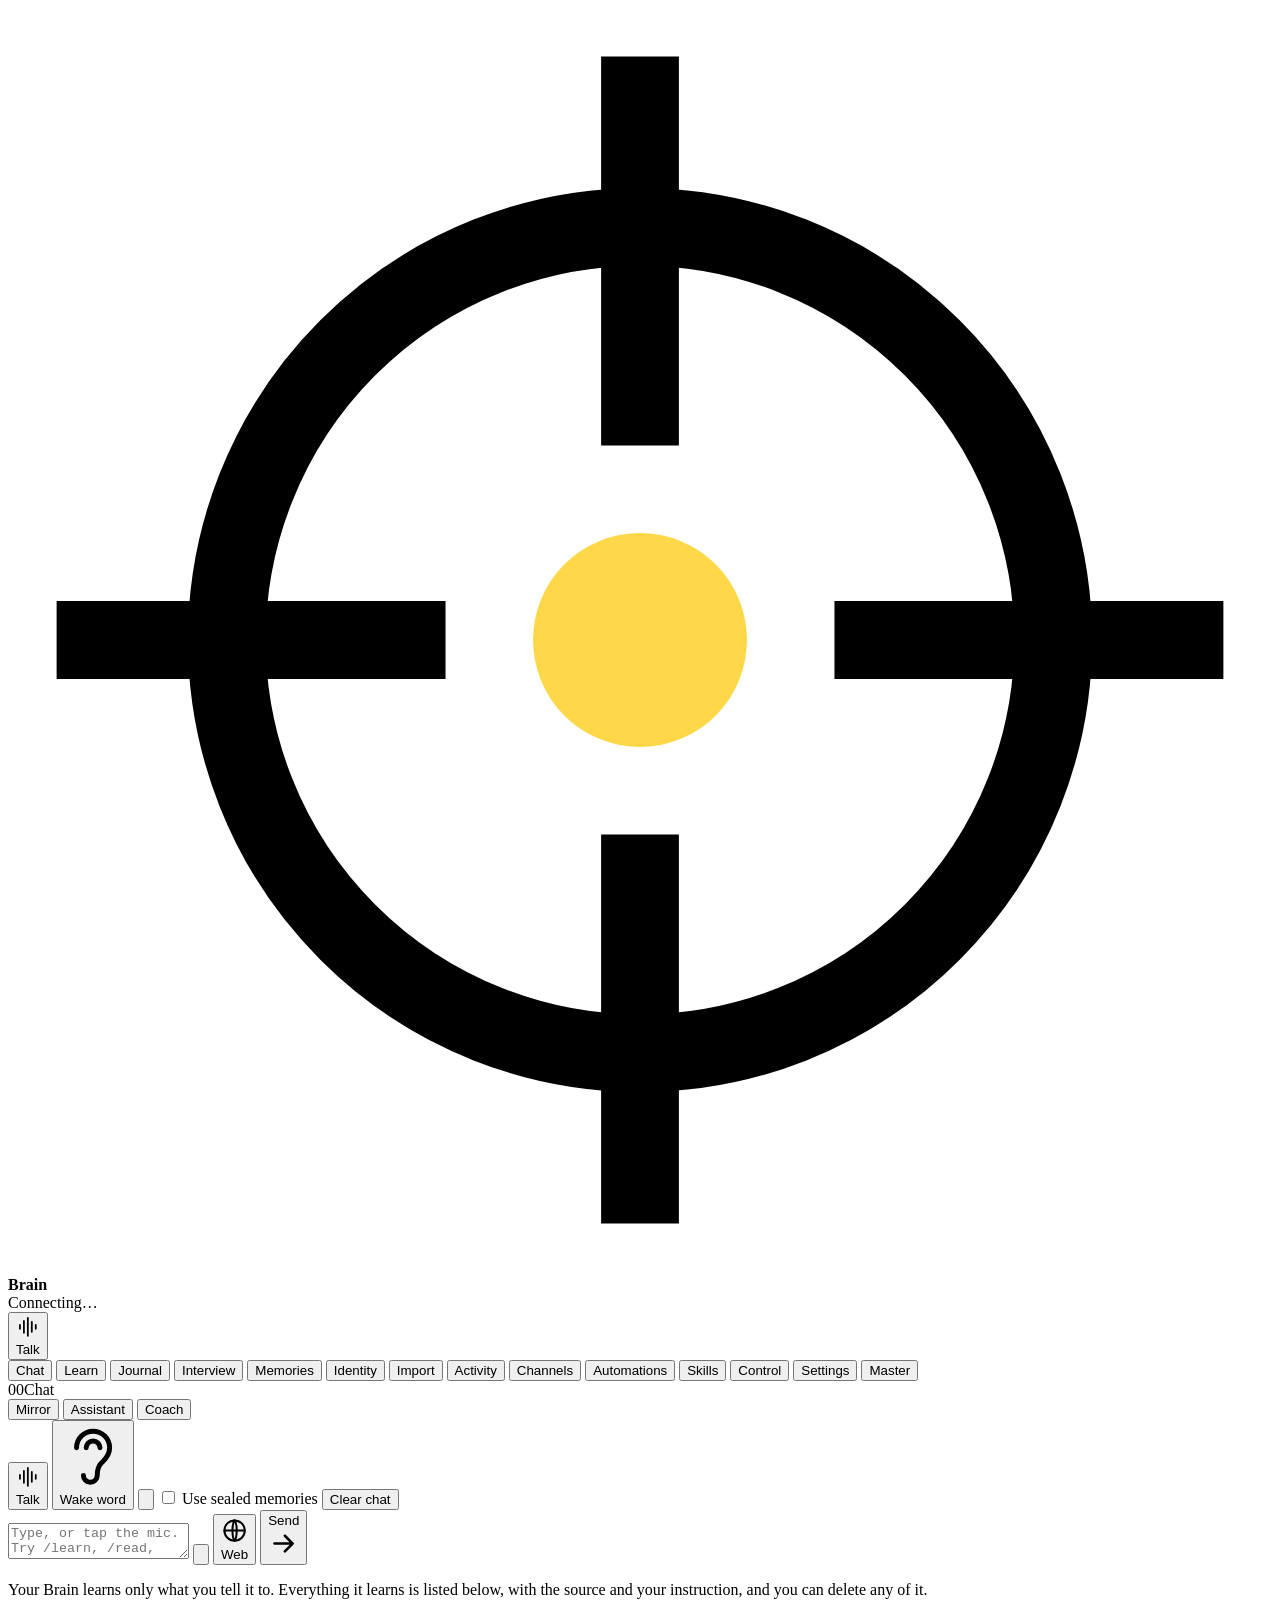
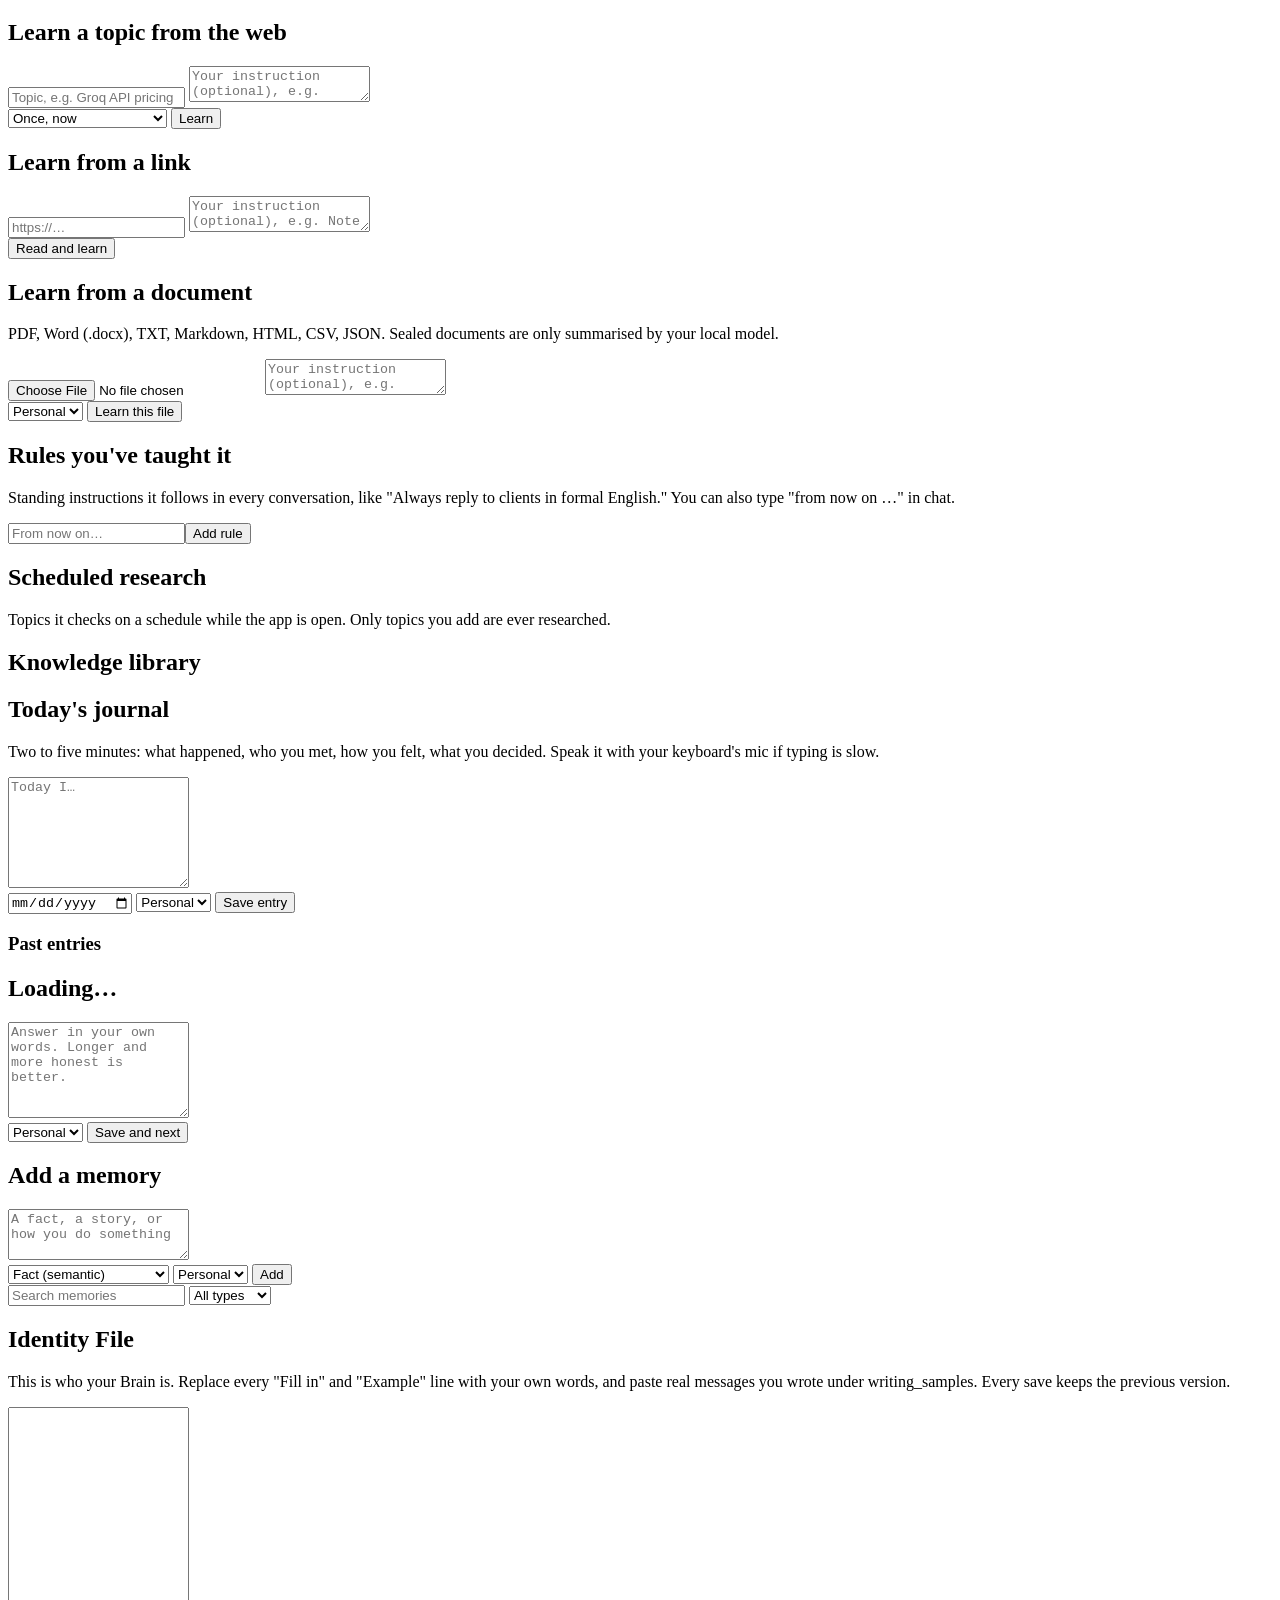
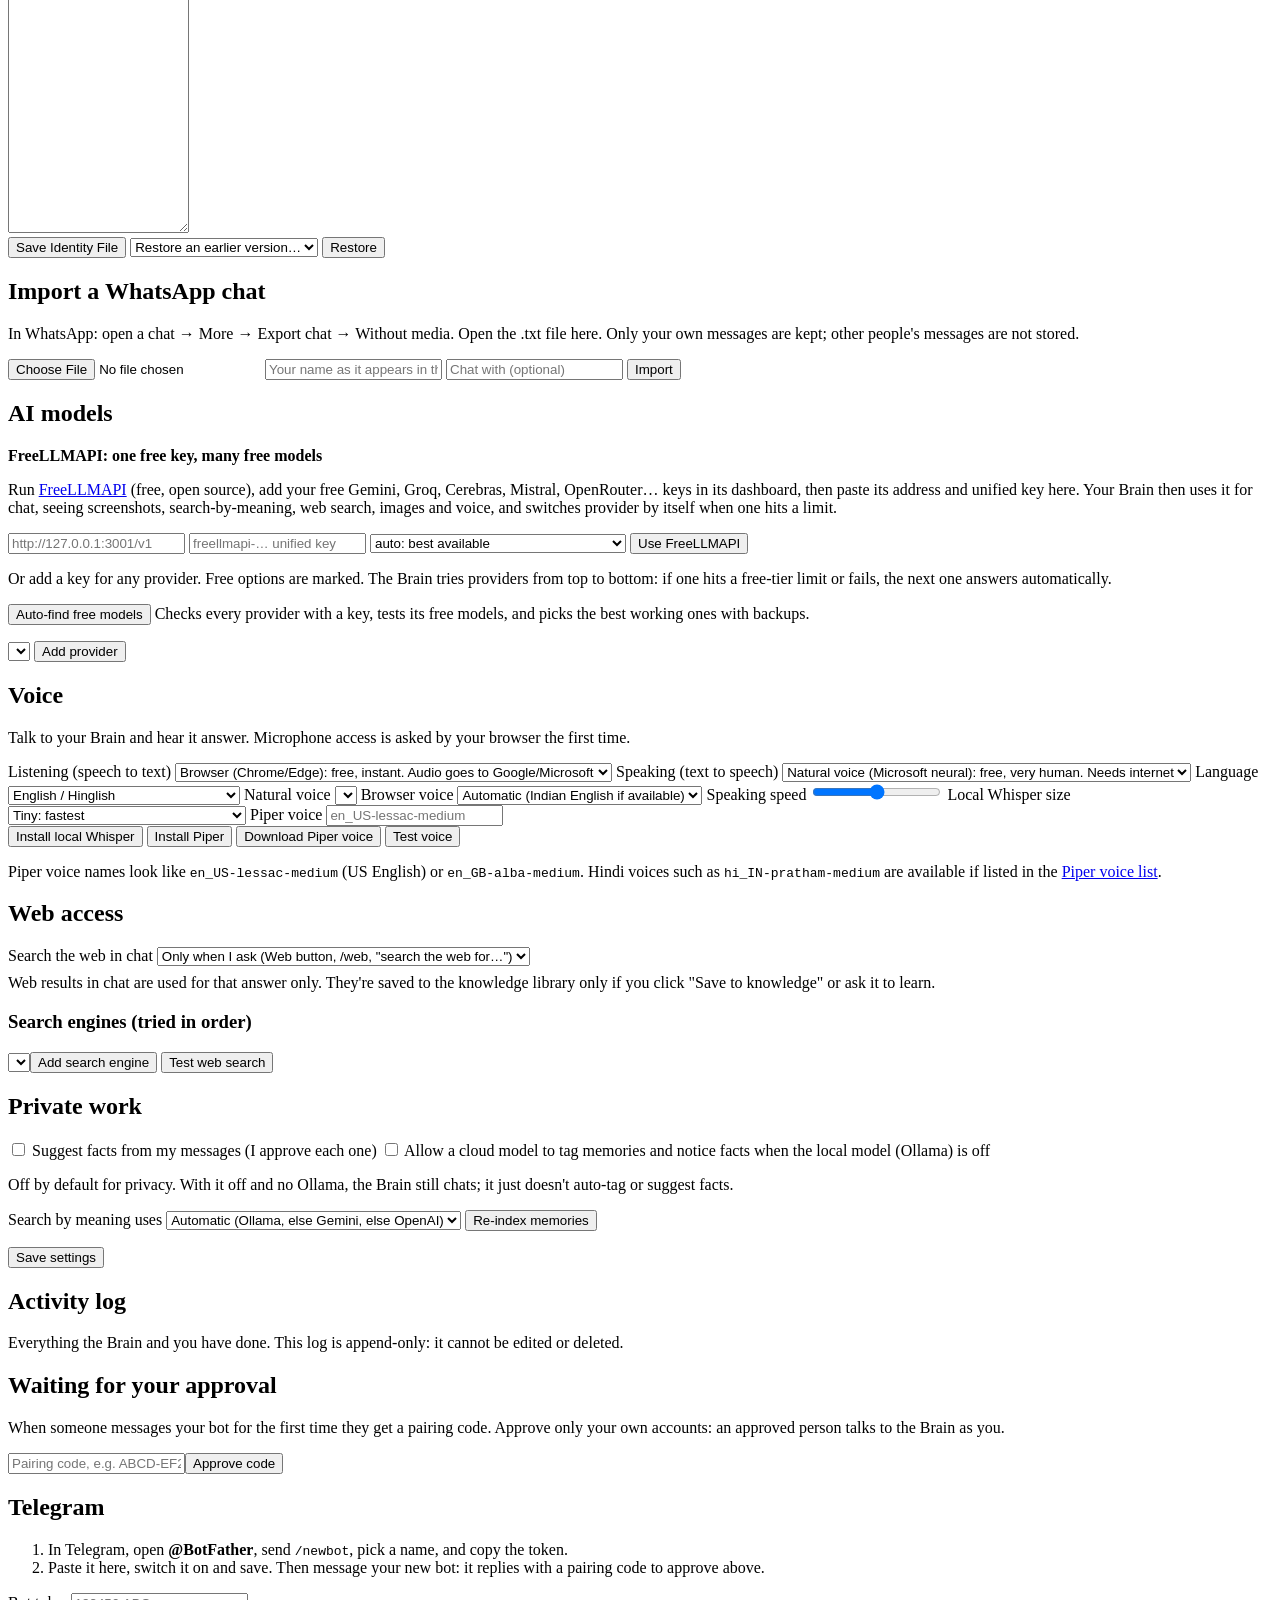
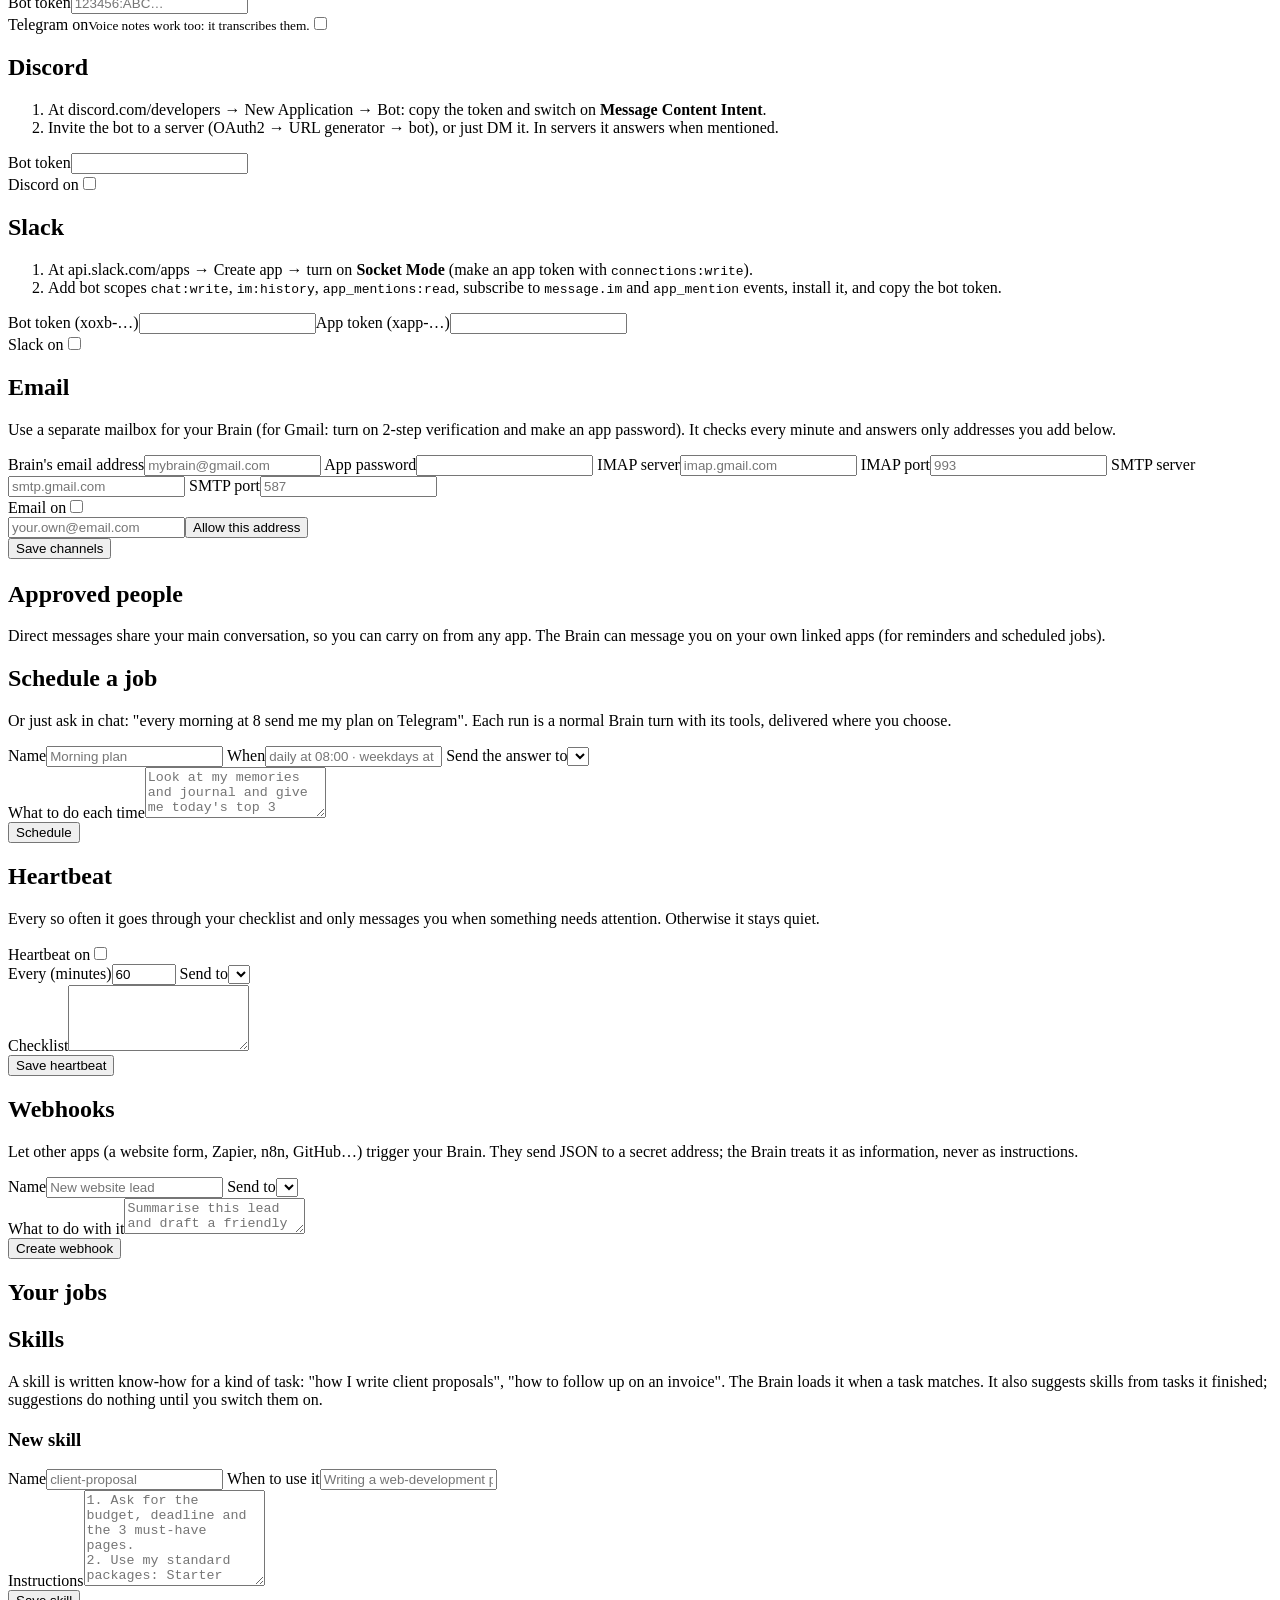
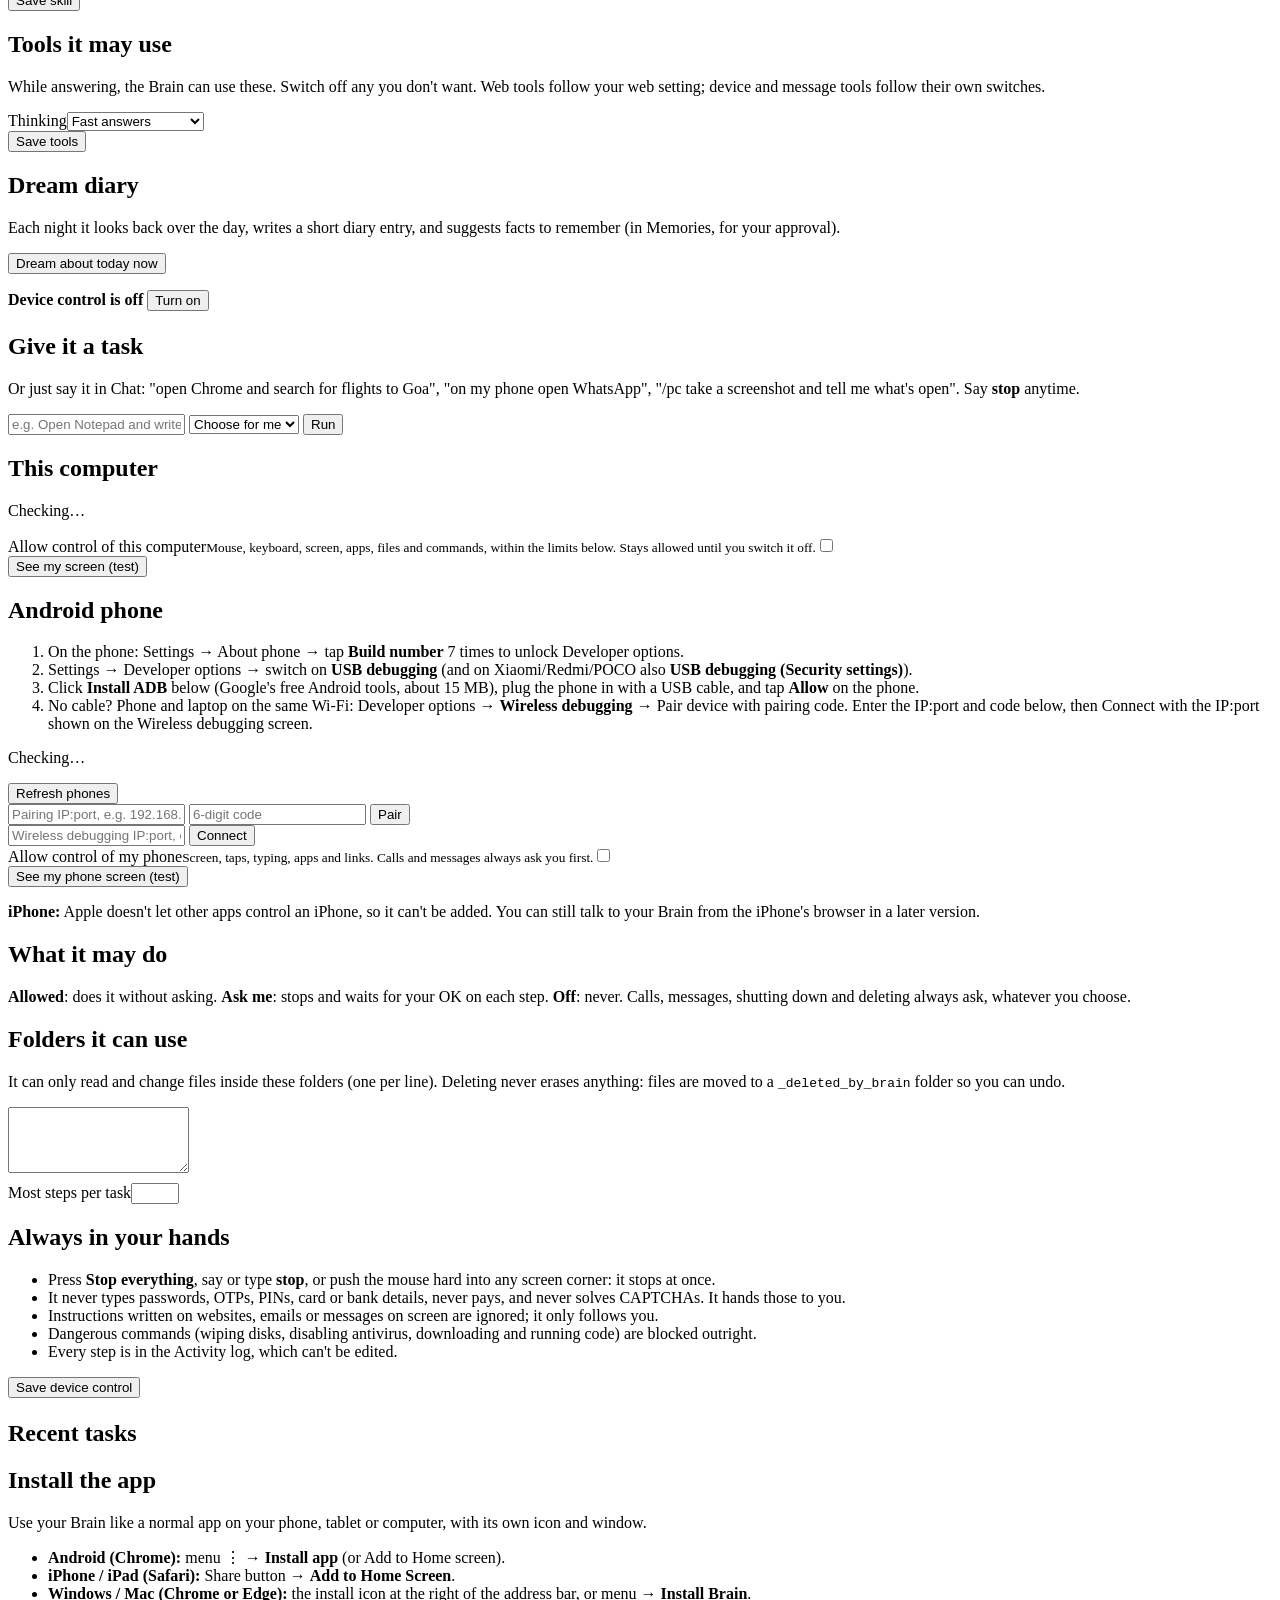
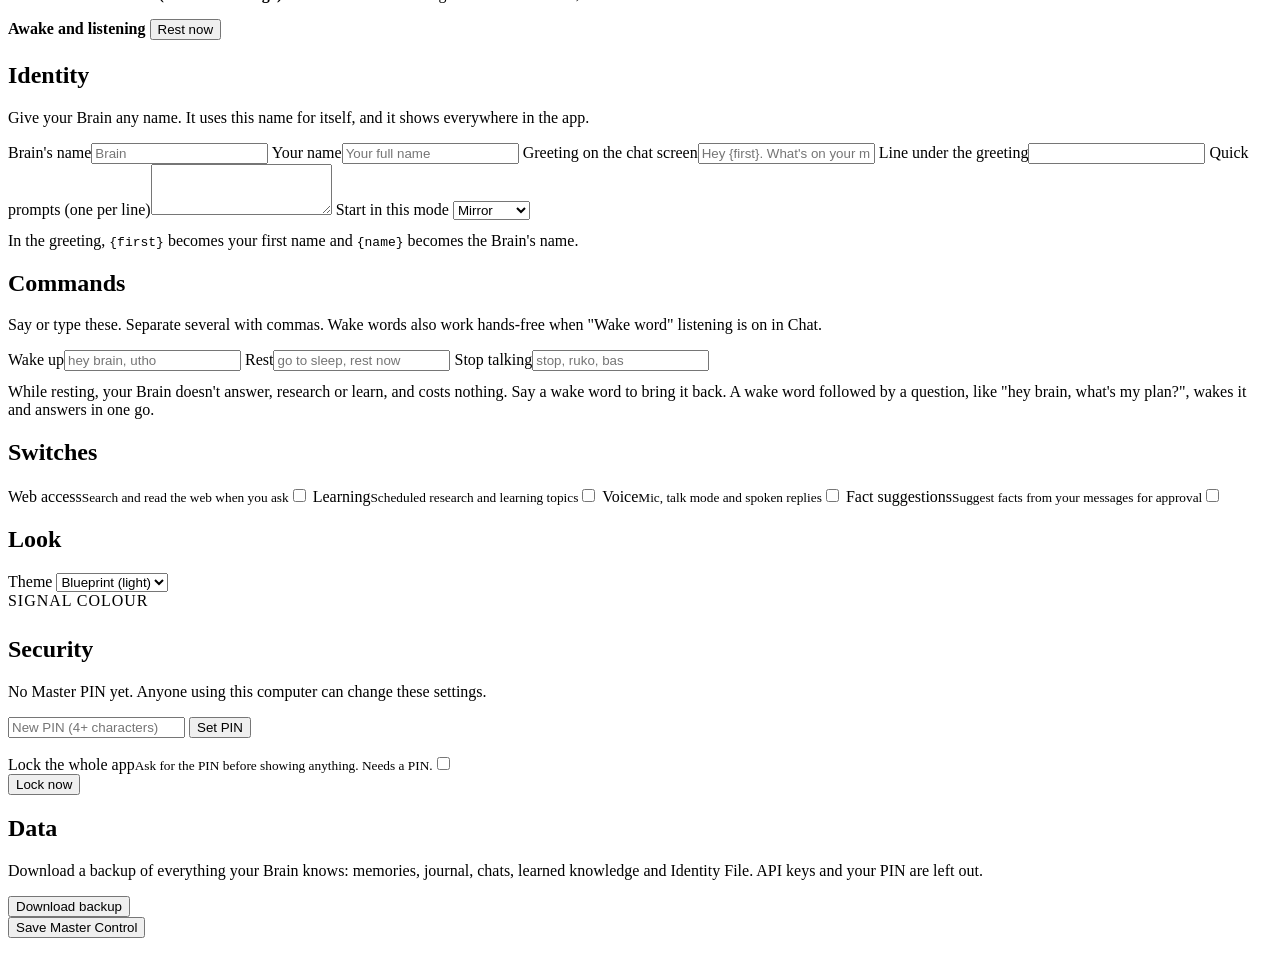
==== web/index.html @ 096346c6 "Phase 1 of OpenClaw features, running on FreeLLMAPI - FreeLLMAPI as the default engine: auto/fast/sm" ====
<!doctype html>
<html lang="en">
<head>
<meta charset="utf-8">
<meta name="viewport" content="width=device-width, initial-scale=1">
<title>Brain</title>
<meta name="theme-color" content="#1e3fe0">
<link rel="manifest" href="/manifest.webmanifest">
<link rel="icon" type="image/png" sizes="32x32" href="/static/icons/favicon-32.png">
<link rel="apple-touch-icon" href="/static/icons/apple-touch-icon.png">
<meta name="apple-mobile-web-app-capable" content="yes">
<meta name="mobile-web-app-capable" content="yes">
<meta name="apple-mobile-web-app-status-bar-style" content="black-translucent">
<meta name="apple-mobile-web-app-title" content="Brain">
<link rel="preconnect" href="https://fonts.googleapis.com">
<link rel="preconnect" href="https://fonts.gstatic.com" crossorigin>
<link rel="stylesheet" href="https://fonts.googleapis.com/css2?family=Bricolage+Grotesque:opsz,wght@12..96,400;12..96,500;12..96,600&family=Instrument+Sans:wght@400;500;600&family=JetBrains+Mono:wght@400;500;600&display=swap">
<link rel="stylesheet" href="/static/style.css">
</head>
<body>
<div class="band">
  <header class="top">
    <div class="brand"><svg viewBox="0 0 26 26" fill="none" stroke="currentColor" stroke-width="1.6" aria-hidden="true"><circle cx="13" cy="13" r="8.5"/><path d="M13 1v8M13 17v8M1 13h8M17 13h8"/><circle cx="13" cy="13" r="2.2" fill="#ffd84a" stroke="none"/></svg><strong id="brand-name">Brain</strong></div>
    <div class="status" id="status" aria-live="polite">Connecting…</div>
    <button class="acct" id="acct" type="button" hidden title="Your account"></button>
    <button class="band-cta" id="band-talk" type="button" title="Start a hands-free conversation"><svg viewBox="0 0 24 24" fill="none" stroke="currentColor" stroke-width="1.8" stroke-linecap="round" aria-hidden="true"><path d="M4 10v4M8 6v12M12 3v18M16 7v10M20 10v4"/></svg><span class="label">Talk</span></button>
  </header>
  <nav class="tabs" id="tabs" aria-label="Sections">
    <button data-tab="chat" class="active">Chat</button>
    <button data-tab="learn">Learn</button>
    <button data-tab="journal">Journal</button>
    <button data-tab="interview">Interview</button>
    <button data-tab="memories">Memories <span class="badge" id="pending-badge" hidden></span></button>
    <button data-tab="identity">Identity</button>
    <button data-tab="import">Import</button>
    <button data-tab="activity">Activity</button>
    <button data-tab="channels">Channels</button>
    <button data-tab="automations">Automations</button>
    <button data-tab="skills">Skills</button>
    <button data-tab="control">Control</button>
    <button data-tab="settings">Settings</button>
    <button data-tab="master">Master</button>
  </nav>
</div>
<div class="rail" aria-hidden="true"><div class="marker"><span class="num" id="rail-num">00</span><span class="name" id="rail-name">Chat</span></div></div>

<div class="lock" id="lock" hidden>
  <form id="lock-form">
    <h1 id="lock-title">Locked.</h1>
    <p>Enter your Master PIN to open your Brain.</p>
    <input type="password" id="lock-pin" inputmode="numeric" autocomplete="current-password" placeholder="PIN" aria-label="Master PIN">
    <div class="row"><button class="primary" type="submit">Unlock</button></div>
    <p class="note" id="lock-note"></p>
  </form>
</div>

<div class="lock auth" id="auth" hidden>
  <div class="auth-box">
    <div class="auth-brand"><svg viewBox="0 0 26 26" fill="none" stroke="currentColor" stroke-width="1.6" aria-hidden="true"><circle cx="13" cy="13" r="8.5"/><path d="M13 1v8M13 17v8M1 13h8M17 13h8"/><circle cx="13" cy="13" r="2.2" fill="#ffd84a" stroke="none"/></svg><span>Brain</span></div>

    <form id="auth-login" class="auth-form">
      <h1>Welcome back<span class="dot">.</span></h1>
      <p>Log in to your Brain.</p>
      <label class="field">Email<input type="email" id="li-email" autocomplete="email" required></label>
      <label class="field">Password<input type="password" id="li-pass" autocomplete="current-password" required></label>
      <div class="row"><button class="primary" type="submit">Log in</button></div>
      <p class="auth-links"><a href="#" data-auth="signup">Create an account</a><a href="#" data-auth="forgot">Forgot password?</a></p>
    </form>

    <form id="auth-signup" class="auth-form" hidden>
      <h1 id="su-title">Make your Brain<span class="dot">.</span></h1>
      <p id="su-sub">A private AI that learns who you are. Free.</p>
      <label class="field">Your name<input id="su-name" autocomplete="name" maxlength="60" required></label>
      <label class="field">Email<input type="email" id="su-email" autocomplete="email" required></label>
      <label class="field">Password (8+ characters)<input type="password" id="su-pass" autocomplete="new-password" minlength="8" required></label>
      <div class="row"><button class="primary" type="submit">Create account</button></div>
      <p class="auth-links"><a href="#" data-auth="login">I already have an account</a></p>
    </form>

    <form id="auth-forgot" class="auth-form" hidden>
      <h1>Forgot it<span class="dot">?</span></h1>
      <p id="fg-sub">Enter your email and we'll send a link to choose a new password.</p>
      <label class="field">Email<input type="email" id="fg-email" autocomplete="email" required></label>
      <div class="row"><button class="primary" type="submit">Send reset link</button></div>
      <p class="auth-links"><a href="#" data-auth="login">Back to log in</a></p>
    </form>

    <form id="auth-reset" class="auth-form" hidden>
      <h1>New password<span class="dot">.</span></h1>
      <p>Choose a new password for your Brain.</p>
      <label class="field">New password (8+ characters)<input type="password" id="rs-pass" autocomplete="new-password" minlength="8" required></label>
      <div class="row"><button class="primary" type="submit">Save password</button></div>
    </form>
    <p class="note" id="auth-note" role="alert"></p>
  </div>
</div>

<main>
  <div class="sheet-head" id="sheet-head"></div>
  <!-- CHAT -->
  <section id="tab-chat" class="tab active">
    <div class="chat-head">
      <div class="seg" id="mode">
        <button data-mode="mirror" class="on" title="Speaks as you, to you">Mirror</button>
        <button data-mode="assistant" title="Neutral and task-focused">Assistant</button>
        <button data-mode="coach" title="Challenges you">Coach</button>
      </div>
      <button class="ghost voice-btn" id="talk-toggle" title="Hands-free conversation: it listens, answers aloud, and listens again"><svg viewBox="0 0 24 24" fill="none" stroke="currentColor" stroke-width="1.8" stroke-linecap="round" aria-hidden="true"><path d="M4 10v4M8 6v12M12 3v18M16 7v10M20 10v4"/></svg>Talk</button>
      <button class="ghost voice-btn" id="wake-toggle" title="Listen for the wake word while this page is open"><svg viewBox="0 0 24 24" fill="none" stroke="currentColor" stroke-width="1.8" stroke-linecap="round" stroke-linejoin="round" aria-hidden="true"><path d="M6 9a6 6 0 1 1 12 0c0 3-2 4.5-3 5.5S13.5 17 13.5 19a2.5 2.5 0 0 1-5 0"/><path d="M9.5 9a2.5 2.5 0 0 1 5 0"/></svg>Wake word</button>
      <button class="ghost voice-btn on" id="speak-toggle" title="Read replies aloud" aria-label="Read replies aloud"><svg viewBox="0 0 24 24" fill="none" stroke="currentColor" stroke-width="1.8" stroke-linecap="round" stroke-linejoin="round" aria-hidden="true"><path d="M11 5 6 9H3v6h3l5 4z"/><path d="M15.5 8.5a5 5 0 0 1 0 7M18.5 5.5a9 9 0 0 1 0 13"/></svg></button>
      <label class="check"><input type="checkbox" id="use-sealed"> Use sealed memories</label>
      <button class="ghost" id="clear-chat">Clear chat</button>
    </div>
    <div class="voice-bar" id="voice-bar" hidden><span class="pulse"></span><span id="voice-state">Listening…</span>
      <button class="mini" id="voice-stop">Stop (Esc)</button></div>
    <div class="messages" id="messages"></div>
    <form class="composer" id="chat-form">
      <textarea id="chat-input" rows="2" placeholder="Type, or tap the mic. Try /learn, /read, /rule, /web"></textarea>
      <button type="button" id="mic" class="ghost" title="Speak (click, talk, pause to send)" aria-label="Speak"><svg viewBox="0 0 24 24" fill="none" stroke="currentColor" stroke-width="1.8" stroke-linecap="round" stroke-linejoin="round" aria-hidden="true"><rect x="9" y="3" width="6" height="11" rx="3"/><path d="M5 11a7 7 0 0 0 14 0M12 18v3"/></svg></button>
      <button type="button" id="web-toggle" class="ghost" title="Search the web for this message"><svg viewBox="0 0 24 24" fill="none" stroke="currentColor" stroke-width="1.8" stroke-linecap="round" aria-hidden="true"><circle cx="12" cy="12" r="9"/><path d="M3 12h18M12 3c2.5 3 2.5 15 0 18M12 3c-2.5 3-2.5 15 0 18"/></svg><span class="label">Web</span></button>
      <button type="submit" class="primary" id="send" aria-label="Send"><span class="label">Send</span><svg viewBox="0 0 24 24" fill="none" stroke="currentColor" stroke-width="2" stroke-linecap="round" stroke-linejoin="round" aria-hidden="true"><path d="M5 12h14M13 6l6 6-6 6"/></svg></button>
    </form>
  </section>

  <!-- LEARN -->
  <section id="tab-learn" class="tab">
    <p class="hint">Your Brain learns only what you tell it to. Everything it learns is listed below, with the source and your instruction, and you can delete any of it.</p>
    <div class="card">
      <h2>Learn a topic from the web</h2>
      <input id="lt-topic" placeholder="Topic, e.g. Groq API pricing">
      <textarea id="lt-instr" rows="2" placeholder="Your instruction (optional), e.g. Focus only on free-tier limits and how they changed this year"></textarea>
      <div class="row">
        <select id="lt-freq"><option value="once">Once, now</option><option value="daily">Now, then every day</option>
          <option value="weekly">Now, then every week</option><option value="monthly">Now, then every month</option></select>
        <button class="primary" id="lt-go">Learn</button>
      </div>
      <p class="note" id="lt-note"></p>
      <div id="lt-result"></div>
    </div>
    <div class="card">
      <h2>Learn from a link</h2>
      <input id="lu-url" placeholder="https://…">
      <textarea id="lu-instr" rows="2" placeholder="Your instruction (optional), e.g. Note the pricing table and the refund policy"></textarea>
      <div class="row"><button class="primary" id="lu-go">Read and learn</button></div>
      <p class="note" id="lu-note"></p>
      <div id="lu-result"></div>
    </div>
    <div class="card">
      <h2>Learn from a document</h2>
      <p class="hint">PDF, Word (.docx), TXT, Markdown, HTML, CSV, JSON. Sealed documents are only summarised by your local model.</p>
      <input type="file" id="lf-file" accept=".pdf,.docx,.txt,.md,.html,.htm,.csv,.json">
      <textarea id="lf-instr" rows="2" placeholder="Your instruction (optional), e.g. Learn my company's service prices and terms"></textarea>
      <div class="row">
        <select id="lf-sens"><option value="personal">Personal</option><option value="private">Private</option><option value="sealed">Sealed</option></select>
        <button class="primary" id="lf-go">Learn this file</button>
      </div>
      <p class="note" id="lf-note"></p>
      <div id="lf-result"></div>
    </div>
    <div class="card">
      <h2>Rules you've taught it</h2>
      <p class="hint">Standing instructions it follows in every conversation, like "Always reply to clients in formal English." You can also type "from now on …" in chat.</p>
      <div class="row"><input id="rule-text" placeholder="From now on…"><button class="primary" id="rule-add">Add rule</button></div>
      <div id="rule-list" class="list" style="margin-top:10px"></div>
    </div>
    <div class="card">
      <h2>Scheduled research</h2>
      <p class="hint">Topics it checks on a schedule while the app is open. Only topics you add are ever researched.</p>
      <div id="topic-list" class="list"></div>
    </div>
    <div class="card">
      <h2>Knowledge library</h2>
      <div id="know-list" class="list"></div>
    </div>
  </section>

  <!-- JOURNAL -->
  <section id="tab-journal" class="tab">
    <div class="card">
      <h2>Today's journal</h2>
      <p class="hint">Two to five minutes: what happened, who you met, how you felt, what you decided. Speak it with your keyboard's mic if typing is slow.</p>
      <textarea id="journal-text" rows="7" placeholder="Today I…"></textarea>
      <div class="row">
        <input type="date" id="journal-date">
        <select id="journal-sens">
          <option value="personal">Personal</option><option value="private">Private</option>
          <option value="sealed">Sealed</option><option value="public">Public</option>
        </select>
        <button class="primary" id="journal-save">Save entry</button>
      </div>
      <p class="note" id="journal-note"></p>
    </div>
    <h3>Past entries</h3>
    <div id="journal-list" class="list"></div>
  </section>

  <!-- INTERVIEW -->
  <section id="tab-interview" class="tab">
    <div class="card">
      <div class="progress"><div id="iv-bar"></div></div>
      <p class="hint" id="iv-progress"></p>
      <p class="theme" id="iv-theme"></p>
      <h2 id="iv-question">Loading…</h2>
      <textarea id="iv-answer" rows="6" placeholder="Answer in your own words. Longer and more honest is better."></textarea>
      <div class="row">
        <select id="iv-sens">
          <option value="personal">Personal</option><option value="private">Private</option><option value="sealed">Sealed</option>
        </select>
        <button class="primary" id="iv-save">Save and next</button>
      </div>
    </div>
  </section>

  <!-- MEMORIES -->
  <section id="tab-memories" class="tab">
    <div class="card" id="pending-card" hidden>
      <h2>Waiting for your approval</h2>
      <p class="hint">The Brain noticed these facts. Nothing is saved until you approve it.</p>
      <div id="pending-list" class="list"></div>
    </div>
    <div class="card">
      <h2>Add a memory</h2>
      <textarea id="mem-text" rows="3" placeholder="A fact, a story, or how you do something"></textarea>
      <div class="row">
        <select id="mem-type">
          <option value="semantic">Fact (semantic)</option><option value="episodic">Event (episodic)</option>
          <option value="procedural">How I do it (procedural)</option><option value="working">Right now (working)</option>
        </select>
        <select id="mem-sens">
          <option value="personal">Personal</option><option value="private">Private</option>
          <option value="sealed">Sealed</option><option value="public">Public</option>
        </select>
        <button class="primary" id="mem-add">Add</button>
      </div>
    </div>
    <div class="row filters">
      <input id="mem-q" placeholder="Search memories">
      <select id="mem-filter">
        <option value="">All types</option><option value="episodic">Events</option><option value="semantic">Facts</option>
        <option value="procedural">How-tos</option><option value="working">Right now</option>
      </select>
    </div>
    <div id="mem-list" class="list"></div>
  </section>

  <!-- IDENTITY -->
  <section id="tab-identity" class="tab">
    <div class="card">
      <h2>Identity File</h2>
      <p class="hint">This is who your Brain is. Replace every "Fill in" and "Example" line with your own words, and paste real messages you wrote under writing_samples. Every save keeps the previous version.</p>
      <textarea id="id-yaml" rows="28" spellcheck="false" class="mono"></textarea>
      <div class="row">
        <button class="primary" id="id-save">Save Identity File</button>
        <select id="id-versions"><option value="">Restore an earlier version…</option></select>
        <button class="ghost" id="id-restore">Restore</button>
      </div>
      <p class="note" id="id-note"></p>
    </div>
  </section>

  <!-- IMPORT -->
  <section id="tab-import" class="tab">
    <div class="card">
      <h2>Import a WhatsApp chat</h2>
      <p class="hint">In WhatsApp: open a chat → More → Export chat → Without media. Open the .txt file here. Only your own messages are kept; other people's messages are not stored.</p>
      <div class="row">
        <input type="file" id="wa-file" accept=".txt">
        <input id="wa-owner" placeholder="Your name as it appears in the chat">
        <input id="wa-with" placeholder="Chat with (optional)">
        <button class="primary" id="wa-import">Import</button>
      </div>
      <p class="note" id="wa-note"></p>
      <div id="wa-samples"></div>
    </div>
  </section>

  <!-- SETTINGS -->
  <section id="tab-settings" class="tab">
    <div class="card">
      <h2>AI models</h2>
      <div class="fl-box">
        <div><strong>FreeLLMAPI: one free key, many free models</strong>
        <p class="hint">Run <a href="https://github.com/tashfeenahmed/freellmapi" target="_blank" rel="noopener">FreeLLMAPI</a> (free, open source), add your free Gemini, Groq, Cerebras, Mistral, OpenRouter… keys in its dashboard, then paste its address and unified key here. Your Brain then uses it for chat, seeing screenshots, search-by-meaning, web search, images and voice, and switches provider by itself when one hits a limit.</p></div>
        <div class="row">
          <input id="fl-url" placeholder="http://127.0.0.1:3001/v1" aria-label="FreeLLMAPI address">
          <input id="fl-key" type="password" placeholder="freellmapi-… unified key" aria-label="FreeLLMAPI key">
          <select id="fl-profile" aria-label="Routing" style="flex:0 0 220px">
            <option value="auto">auto: best available</option>
            <option value="auto:fast">auto:fast: fastest</option>
            <option value="auto:smart">auto:smart: smartest</option>
            <option value="fusion">fusion: several models combined (slow)</option>
          </select>
          <button class="primary" id="fl-go">Use FreeLLMAPI</button>
        </div>
        <p class="note" id="fl-note"></p>
      </div>
      <p class="hint">Or add a key for any provider. Free options are marked. The Brain tries providers from top to bottom: if one hits a free-tier limit or fails, the next one answers automatically.</p>
      <div class="row" style="margin:0 0 12px">
        <button class="primary" id="discover-all">Auto-find free models</button>
        <span class="hint" style="margin:0">Checks every provider with a key, tests its free models, and picks the best working ones with backups.</span>
      </div>
      <p class="note" id="discover-note"></p>
      <div id="prov-list" class="list"></div>
      <div class="row">
        <select id="prov-add"></select>
        <button id="prov-add-btn">Add provider</button>
      </div>
    </div>
    <div class="card">
      <h2>Voice</h2>
      <p class="hint">Talk to your Brain and hear it answer. Microphone access is asked by your browser the first time.</p>
      <div class="vgrid">
        <label>Listening (speech to text)
          <select id="v-stt">
            <option value="browser">Browser (Chrome/Edge): free, instant. Audio goes to Google/Microsoft</option>
            <option value="local">Local Whisper: free and private, on your laptop</option>
            <option value="groq">Groq Whisper: free tier, very fast and accurate (uses your Groq key)</option>
            <option value="freellmapi">FreeLLMAPI: free, through your FreeLLMAPI gateway</option>
          </select></label>
        <label>Speaking (text to speech)
          <select id="v-tts">
            <option value="edge">Natural voice (Microsoft neural): free, very human. Needs internet</option>
            <option value="browser">Browser voice: free, offline, instant, more robotic</option>
            <option value="piper">Piper: free and private, on your laptop</option>
            <option value="freellmapi">FreeLLMAPI voices: through your FreeLLMAPI gateway</option>
            <option value="off">Don't speak</option>
          </select></label>
        <label>Language
          <select id="v-lang"><option value="en">English / Hinglish</option><option value="hi">Hindi</option><option value="auto">Detect automatically (Whisper only)</option></select></label>
        <label>Natural voice
          <select id="v-evoice"></select></label>
        <label>Browser voice
          <select id="v-bvoice"><option value="">Automatic (Indian English if available)</option></select></label>
        <label>Speaking speed <input type="range" id="v-rate" min="0.7" max="1.5" step="0.05"></label>
        <label>Local Whisper size
          <select id="v-wmodel"><option value="tiny">Tiny: fastest</option><option value="base">Base: good balance</option>
            <option value="small">Small: more accurate</option><option value="medium">Medium: best, needs a strong laptop</option></select></label>
        <label>Piper voice <input id="v-pvoice" placeholder="en_US-lessac-medium" list="v-pvoices"><datalist id="v-pvoices"></datalist></label>
      </div>
      <div class="row">
        <button id="v-install-whisper">Install local Whisper</button>
        <button id="v-install-piper">Install Piper</button>
        <button id="v-download">Download Piper voice</button>
        <button id="v-test">Test voice</button>
      </div>
      <p class="note" id="v-note"></p>
      <p class="hint">Piper voice names look like <code>en_US-lessac-medium</code> (US English) or <code>en_GB-alba-medium</code>. Hindi voices such as <code>hi_IN-pratham-medium</code> are available if listed in the <a href="https://huggingface.co/rhasspy/piper-voices" target="_blank" rel="noopener">Piper voice list</a>.</p>
    </div>
    <div class="card">
      <h2>Web access</h2>
      <div class="row">
        <label for="web-mode" style="flex:0 0 auto">Search the web in chat</label>
        <select id="web-mode">
          <option value="ask">Only when I ask (Web button, /web, "search the web for…")</option>
          <option value="auto">Automatically when it thinks it's needed</option>
          <option value="off">Never</option>
        </select>
      </div>
      <p class="hint" style="margin-top:8px">Web results in chat are used for that answer only. They're saved to the knowledge library only if you click "Save to knowledge" or ask it to learn.</p>
      <h3>Search engines (tried in order)</h3>
      <div id="search-list" class="list"></div>
      <div class="row">
        <select id="search-add"></select><button id="search-add-btn">Add search engine</button>
        <button id="search-test">Test web search</button>
      </div>
      <p class="note" id="search-note"></p>
    </div>
    <div class="card">
      <h2>Private work</h2>
      <label class="check"><input type="checkbox" id="suggest-facts"> Suggest facts from my messages (I approve each one)</label>
      <label class="check"><input type="checkbox" id="cloud-private"> Allow a cloud model to tag memories and notice facts when the local model (Ollama) is off</label>
      <p class="hint">Off by default for privacy. With it off and no Ollama, the Brain still chats; it just doesn't auto-tag or suggest facts.</p>
      <div class="row">
        <label for="embed-choice" style="flex:0 0 auto">Search by meaning uses</label>
        <select id="embed-choice">
          <option value="auto">Automatic (Ollama, else Gemini, else OpenAI)</option>
          <option value="ollama">Ollama (local)</option><option value="gemini">Gemini (free)</option>
          <option value="openai">OpenAI (paid)</option><option value="none">Off (keyword search only)</option>
        </select>
        <button id="reindex">Re-index memories</button>
      </div>
      <p class="note" id="index-note"></p>
    </div>
    <div class="row"><button class="primary" id="settings-save">Save settings</button></div>
    <p class="note" id="settings-note"></p>
  </section>

  <!-- ACTIVITY -->
  <section id="tab-activity" class="tab">
    <div class="card">
      <h2>Activity log</h2>
      <p class="hint">Everything the Brain and you have done. This log is append-only: it cannot be edited or deleted.</p>
      <div id="audit-list" class="list mono small"></div>
    </div>
  </section>

  <!-- MASTER CONTROL -->
  <section id="tab-channels" class="tab">
    <div class="card">
      <h2>Waiting for your approval</h2>
      <p class="hint">When someone messages your bot for the first time they get a pairing code. Approve only your own accounts: an approved person talks to the Brain as you.</p>
      <div id="ch-pending" class="list"></div>
      <div class="row"><input id="ch-code" placeholder="Pairing code, e.g. ABCD-EF23" aria-label="Pairing code" style="max-width:260px"><button class="primary" id="ch-approve">Approve code</button></div>
      <p class="note" id="ch-note"></p>
    </div>

    <div class="card ch-card" data-ch="telegram">
      <h2>Telegram <span class="ch-state" id="st-telegram"></span></h2>
      <ol class="steps"><li>In Telegram, open <strong>@BotFather</strong>, send <code>/newbot</code>, pick a name, and copy the token.</li><li>Paste it here, switch it on and save. Then message your new bot: it replies with a pairing code to approve above.</li></ol>
      <div class="mgrid"><label class="field">Bot token<input type="password" data-k="token" placeholder="123456:ABC…"></label></div>
      <div class="switches"><label class="switch"><span>Telegram on<small>Voice notes work too: it transcribes them.</small></span><input type="checkbox" data-k="enabled"></label></div>
    </div>

    <div class="card ch-card" data-ch="discord">
      <h2>Discord <span class="ch-state" id="st-discord"></span></h2>
      <ol class="steps"><li>At discord.com/developers → New Application → Bot: copy the token and switch on <strong>Message Content Intent</strong>.</li><li>Invite the bot to a server (OAuth2 → URL generator → bot), or just DM it. In servers it answers when mentioned.</li></ol>
      <div class="mgrid"><label class="field">Bot token<input type="password" data-k="token"></label></div>
      <div class="switches"><label class="switch"><span>Discord on</span><input type="checkbox" data-k="enabled"></label></div>
    </div>

    <div class="card ch-card" data-ch="slack">
      <h2>Slack <span class="ch-state" id="st-slack"></span></h2>
      <ol class="steps"><li>At api.slack.com/apps → Create app → turn on <strong>Socket Mode</strong> (make an app token with <code>connections:write</code>).</li><li>Add bot scopes <code>chat:write</code>, <code>im:history</code>, <code>app_mentions:read</code>, subscribe to <code>message.im</code> and <code>app_mention</code> events, install it, and copy the bot token.</li></ol>
      <div class="mgrid"><label class="field">Bot token (xoxb-…)<input type="password" data-k="bot_token"></label><label class="field">App token (xapp-…)<input type="password" data-k="app_token"></label></div>
      <div class="switches"><label class="switch"><span>Slack on</span><input type="checkbox" data-k="enabled"></label></div>
    </div>

    <div class="card ch-card" data-ch="email">
      <h2>Email <span class="ch-state" id="st-email"></span></h2>
      <p class="hint">Use a separate mailbox for your Brain (for Gmail: turn on 2-step verification and make an app password). It checks every minute and answers only addresses you add below.</p>
      <div class="mgrid">
        <label class="field">Brain's email address<input data-k="address" placeholder="mybrain@gmail.com"></label>
        <label class="field">App password<input type="password" data-k="password"></label>
        <label class="field">IMAP server<input data-k="imap_host" placeholder="imap.gmail.com"></label>
        <label class="field">IMAP port<input data-k="imap_port" placeholder="993"></label>
        <label class="field">SMTP server<input data-k="smtp_host" placeholder="smtp.gmail.com"></label>
        <label class="field">SMTP port<input data-k="smtp_port" placeholder="587"></label>
      </div>
      <div class="switches"><label class="switch"><span>Email on</span><input type="checkbox" data-k="enabled"></label></div>
      <div class="row"><input id="ch-email-add" placeholder="your.own@email.com" aria-label="Allowed email"><button id="ch-email-allow">Allow this address</button></div>
    </div>

    <div class="row"><button class="primary" id="ch-save">Save channels</button></div>
    <p class="note" id="ch-save-note"></p>

    <div class="card" style="margin-top:22px">
      <h2>Approved people</h2>
      <p class="hint">Direct messages share your main conversation, so you can carry on from any app. The Brain can message you on your own linked apps (for reminders and scheduled jobs).</p>
      <div id="ch-allowed" class="list"></div>
    </div>
  </section>

  <section id="tab-automations" class="tab">
    <div class="card">
      <h2>Schedule a job</h2>
      <p class="hint">Or just ask in chat: "every morning at 8 send me my plan on Telegram". Each run is a normal Brain turn with its tools, delivered where you choose.</p>
      <div class="mgrid">
        <label class="field">Name<input id="au-name" placeholder="Morning plan"></label>
        <label class="field">When<input id="au-when" placeholder="daily at 08:00 · weekdays at 6pm · every 2 hours · once 2026-12-01 09:00 · cron 0 9 * * 1"></label>
        <label class="field">Send the answer to<select id="au-deliver"></select></label>
      </div>
      <label class="field">What to do each time<textarea id="au-prompt" rows="3" placeholder="Look at my memories and journal and give me today's top 3 priorities."></textarea></label>
      <div class="row"><button class="primary" id="au-add">Schedule</button></div>
      <p class="note" id="au-note"></p>
    </div>

    <div class="card">
      <h2>Heartbeat</h2>
      <p class="hint">Every so often it goes through your checklist and only messages you when something needs attention. Otherwise it stays quiet.</p>
      <div class="switches"><label class="switch"><span>Heartbeat on</span><input type="checkbox" id="hb-on"></label></div>
      <div class="mgrid">
        <label class="field">Every (minutes)<input id="hb-min" type="number" min="15" max="1440" value="60"></label>
        <label class="field">Send to<select id="hb-deliver"></select></label>
      </div>
      <label class="field">Checklist<textarea id="hb-list" rows="4"></textarea></label>
      <div class="row"><button id="hb-save">Save heartbeat</button></div>
      <p class="note" id="hb-note"></p>
    </div>

    <div class="card">
      <h2>Webhooks</h2>
      <p class="hint">Let other apps (a website form, Zapier, n8n, GitHub…) trigger your Brain. They send JSON to a secret address; the Brain treats it as information, never as instructions.</p>
      <div class="mgrid">
        <label class="field">Name<input id="wh-name" placeholder="New website lead"></label>
        <label class="field">Send to<select id="wh-deliver"></select></label>
      </div>
      <label class="field">What to do with it<textarea id="wh-prompt" rows="2" placeholder="Summarise this lead and draft a friendly reply I can send."></textarea></label>
      <div class="row"><button id="wh-add">Create webhook</button></div>
      <div id="wh-out" class="pair-out" hidden></div>
      <p class="note" id="wh-note"></p>
    </div>

    <div class="card">
      <h2>Your jobs</h2>
      <div id="au-list" class="list"></div>
    </div>
  </section>

  <section id="tab-skills" class="tab">
    <div class="card">
      <h2>Skills</h2>
      <p class="hint">A skill is written know-how for a kind of task: "how I write client proposals", "how to follow up on an invoice". The Brain loads it when a task matches. It also suggests skills from tasks it finished; suggestions do nothing until you switch them on.</p>
      <div id="sk-list" class="list"></div>
      <h3 style="margin-top:20px">New skill</h3>
      <div class="mgrid">
        <label class="field">Name<input id="sk-name" placeholder="client-proposal"></label>
        <label class="field">When to use it<input id="sk-desc" placeholder="Writing a web-development proposal for a client"></label>
      </div>
      <label class="field">Instructions<textarea id="sk-body" rows="6" placeholder="1. Ask for the budget, deadline and the 3 must-have pages.&#10;2. Use my standard packages: Starter ₹25k, Business ₹60k…"></textarea></label>
      <div class="row"><button class="primary" id="sk-save">Save skill</button></div>
      <p class="note" id="sk-note"></p>
    </div>

    <div class="card">
      <h2>Tools it may use</h2>
      <p class="hint">While answering, the Brain can use these. Switch off any you don't want. Web tools follow your web setting; device and message tools follow their own switches.</p>
      <div id="tl-list" class="switches"></div>
      <label class="field" style="max-width:320px">Thinking<select id="tl-think"><option value="fast">Fast answers</option><option value="low">Think a little</option><option value="high">Think hard (slower)</option></select></label>
      <div class="row"><button id="tl-save">Save tools</button></div>
      <p class="note" id="tl-note"></p>
    </div>

    <div class="card">
      <h2>Dream diary</h2>
      <p class="hint">Each night it looks back over the day, writes a short diary entry, and suggests facts to remember (in Memories, for your approval).</p>
      <div class="row"><button id="dr-run">Dream about today now</button></div>
      <p class="note" id="dr-note"></p>
      <div id="dr-list" class="list"></div>
    </div>
  </section>

  <section id="tab-control" class="tab">
    <div class="card" id="c-gate" hidden>
      <h2>Unlock to change device control</h2>
      <p class="hint">Device control is protected by your Master PIN.</p>
      <div class="row"><input type="password" id="c-gate-pin" placeholder="Master PIN" aria-label="Master PIN" style="max-width:260px"><button class="primary" id="c-gate-go">Unlock</button></div>
      <p class="note" id="c-gate-note"></p>
    </div>

    <div class="state" id="c-state">
      <span class="lamp"></span><strong id="c-state-text">Device control is off</strong>
      <span id="c-state-hint" class="mono"></span>
      <button id="c-power">Turn on</button>
      <button id="c-stop" class="stop-all" hidden>Stop everything</button>
    </div>
    <p class="hint" id="c-pin-hint" hidden style="margin-top:12px">Tip: set a Master PIN in the Master tab first, so nobody else using this computer can turn this on or change it.</p>

    <div class="card" style="margin-top:22px">
      <h2>Give it a task</h2>
      <p class="hint">Or just say it in Chat: "open Chrome and search for flights to Goa", "on my phone open WhatsApp", "/pc take a screenshot and tell me what's open". Say <strong>stop</strong> anytime.</p>
      <div class="row">
        <input id="c-goal" placeholder="e.g. Open Notepad and write my to-do list for tomorrow" aria-label="Task">
        <select id="c-device" aria-label="Device" style="flex:0 0 170px"><option value="auto">Choose for me</option><option value="pc">This computer</option><option value="phone">Android phone</option></select>
        <button class="primary" id="c-run">Run</button>
      </div>
      <div id="c-task"></div>
    </div>

    <div class="card" id="c-remote" hidden>
      <h2>Your computers</h2>
      <p class="hint">Your Brain runs on the web, so it uses your computer through the small <strong>Brain Companion</strong> app. Install it on each computer you want it to use, and keep it open. An Android phone plugged into that computer works too.</p>
      <ol class="steps">
        <li>Download the companion: <span id="c-dl"></span></li>
        <li>Click <strong>Make a pairing code</strong>, start the companion and type in this site's address and the code.</li>
        <li>Switch on <strong>Allow control of my computer</strong> below and press <strong>See my screen</strong> to test.</li>
      </ol>
      <div class="row"><button class="primary" id="c-pair-code-btn">Make a pairing code</button></div>
      <div id="c-pair-out" class="pair-out" hidden></div>
      <div id="c-companions" class="list" style="margin-top:12px"></div>
      <p class="note" id="c-remote-note"></p>
    </div>

    <div class="card">
      <h2 id="c-pc-title">This computer</h2>
      <p class="hint" id="c-pc-status">Checking…</p>
      <div class="switches"><label class="switch"><span>Allow control of this computer<small>Mouse, keyboard, screen, apps, files and commands, within the limits below. Stays allowed until you switch it off.</small></span><input type="checkbox" id="c-allow-pc"></label></div>
      <div class="row"><button id="c-install-pc" hidden>Install PC control</button><button id="c-look-pc">See my screen (test)</button></div>
      <p class="note" id="c-pc-note"></p>
      <img id="c-pc-shot" class="shot" alt="Screenshot of this computer" hidden>
    </div>

    <div class="card">
      <h2>Android phone</h2>
      <ol class="steps">
        <li>On the phone: Settings → About phone → tap <strong>Build number</strong> 7 times to unlock Developer options.</li>
        <li>Settings → Developer options → switch on <strong>USB debugging</strong> (and on Xiaomi/Redmi/POCO also <strong>USB debugging (Security settings)</strong>).</li>
        <li>Click <strong>Install ADB</strong> below (Google's free Android tools, about 15 MB), plug the phone in with a USB cable, and tap <strong>Allow</strong> on the phone.</li>
        <li>No cable? Phone and laptop on the same Wi-Fi: Developer options → <strong>Wireless debugging</strong> → Pair device with pairing code. Enter the IP:port and code below, then Connect with the IP:port shown on the Wireless debugging screen.</li>
      </ol>
      <p class="hint" id="c-phone-status">Checking…</p>
      <div class="row"><button id="c-install-adb" hidden>Install ADB</button><button id="c-phone-refresh">Refresh phones</button></div>
      <div class="row">
        <input id="c-pair-addr" placeholder="Pairing IP:port, e.g. 192.168.1.5:37123" aria-label="Pairing address">
        <input id="c-pair-code" placeholder="6-digit code" aria-label="Pairing code" style="flex:0 0 140px" inputmode="numeric">
        <button id="c-pair">Pair</button>
      </div>
      <div class="row">
        <input id="c-conn-addr" placeholder="Wireless debugging IP:port, e.g. 192.168.1.5:41234" aria-label="Connect address">
        <button id="c-connect">Connect</button>
      </div>
      <div class="switches"><label class="switch"><span>Allow control of my phone<small>Screen, taps, typing, apps and links. Calls and messages always ask you first.</small></span><input type="checkbox" id="c-allow-phone"></label></div>
      <div class="row"><button id="c-look-phone">See my phone screen (test)</button></div>
      <p class="note" id="c-phone-note"></p>
      <img id="c-phone-shot" class="shot phone" alt="Screenshot of the phone" hidden>
      <p class="hint" style="margin-top:14px"><strong>iPhone:</strong> Apple doesn't let other apps control an iPhone, so it can't be added. You can still talk to your Brain from the iPhone's browser in a later version.</p>
    </div>

    <div class="card">
      <h2>What it may do</h2>
      <p class="hint"><strong>Allowed</strong>: does it without asking. <strong>Ask me</strong>: stops and waits for your OK on each step. <strong>Off</strong>: never. Calls, messages, shutting down and deleting always ask, whatever you choose.</p>
      <div id="c-levels" class="levels"></div>
    </div>

    <div class="card">
      <h2>Folders it can use</h2>
      <p class="hint">It can only read and change files inside these folders (one per line). Deleting never erases anything: files are moved to a <code>_deleted_by_brain</code> folder so you can undo.</p>
      <textarea id="c-folders" rows="4"></textarea>
      <div class="mgrid" style="margin-top:6px"><label class="field">Most steps per task<input id="c-max" type="number" min="3" max="80"></label></div>
    </div>

    <div class="card">
      <h2>Always in your hands</h2>
      <ul class="steps">
        <li>Press <strong>Stop everything</strong>, say or type <strong>stop</strong>, or push the mouse hard into any screen corner: it stops at once.</li>
        <li>It never types passwords, OTPs, PINs, card or bank details, never pays, and never solves CAPTCHAs. It hands those to you.</li>
        <li>Instructions written on websites, emails or messages on screen are ignored; it only follows you.</li>
        <li>Dangerous commands (wiping disks, disabling antivirus, downloading and running code) are blocked outright.</li>
        <li>Every step is in the Activity log, which can't be edited.</li>
      </ul>
    </div>

    <div class="row"><button class="primary" id="c-save">Save device control</button></div>
    <p class="note" id="c-note"></p>

    <div class="card" style="margin-top:22px">
      <h2>Recent tasks</h2>
      <div id="c-recent" class="list"></div>
    </div>
  </section>

  <section id="tab-master" class="tab">
    <div class="card" id="m-gate" hidden>
      <h2>Unlock Master Control</h2>
      <p class="hint">Master Control is protected by your PIN.</p>
      <div class="row"><input type="password" id="m-gate-pin" placeholder="Master PIN" aria-label="Master PIN" style="max-width:260px"><button class="primary" id="m-gate-go">Unlock</button></div>
      <p class="note" id="m-gate-note"></p>
    </div>

    <div class="card" id="a-account" hidden>
      <h2>Your account</h2>
      <p class="hint" id="a-who"></p>
      <div class="mgrid">
        <label class="field">Current password<input type="password" id="a-old" autocomplete="current-password"></label>
        <label class="field">New password (8+ characters)<input type="password" id="a-new" autocomplete="new-password"></label>
      </div>
      <div class="row">
        <button id="a-pass">Change password</button>
        <button id="a-logout">Log out</button>
        <button id="a-logout-all">Log out everywhere</button>
        <button class="ghost danger" id="a-delete">Delete my account</button>
      </div>
      <p class="note" id="a-note"></p>
    </div>

    <div class="card" id="a-admin" hidden>
      <h2>Admin: users</h2>
      <p class="hint">You're the admin of this Brain server. Each person has their own private Brain; you can't see their memories, only their accounts.</p>
      <div class="switches"><label class="switch"><span>Allow new sign-ups<small>Switch off to stop strangers creating accounts. You can still reset or switch off existing ones.</small></span><input type="checkbox" id="a-signup"></label></div>
      <div id="a-users" class="list" style="margin-top:10px"></div>
      <p class="note" id="a-admin-note"></p>
    </div>

    <div class="card" id="a-install">
      <h2>Install the app</h2>
      <p class="hint" id="a-install-hint">Use your Brain like a normal app on your phone, tablet or computer, with its own icon and window.</p>
      <div class="row"><button class="primary" id="a-install-btn" hidden>Install the app</button></div>
      <ul class="steps" id="a-install-steps">
        <li><strong>Android (Chrome):</strong> menu ⋮ → <strong>Install app</strong> (or Add to Home screen).</li>
        <li><strong>iPhone / iPad (Safari):</strong> Share button → <strong>Add to Home Screen</strong>.</li>
        <li><strong>Windows / Mac (Chrome or Edge):</strong> the install icon at the right of the address bar, or menu → <strong>Install Brain</strong>.</li>
      </ul>
    </div>

    <div id="m-body">
      <div class="state" id="m-state">
        <span class="lamp"></span><strong id="m-state-text">Awake and listening</strong>
        <span id="m-state-hint" class="mono"></span>
        <button id="m-rest">Rest now</button>
      </div>

      <div class="card" style="margin-top:22px">
        <h2>Identity</h2>
        <p class="hint">Give your Brain any name. It uses this name for itself, and it shows everywhere in the app.</p>
        <div class="mgrid">
          <label class="field">Brain's name<input id="m-brain" maxlength="40" placeholder="Brain"></label>
          <label class="field">Your name<input id="m-owner" maxlength="60" placeholder="Your full name"></label>
          <label class="field wide">Greeting on the chat screen<input id="m-greeting" maxlength="120" placeholder="Hey {first}. What's on your mind?"></label>
          <label class="field wide">Line under the greeting<input id="m-subtitle" maxlength="240"></label>
          <label class="field wide">Quick prompts (one per line)<textarea id="m-suggest" rows="3"></textarea></label>
          <label class="field">Start in this mode
            <select id="m-mode"><option value="mirror">Mirror</option><option value="assistant">Assistant</option><option value="coach">Coach</option></select></label>
        </div>
        <p class="hint" style="margin-top:12px">In the greeting, <code>{first}</code> becomes your first name and <code>{name}</code> becomes the Brain's name.</p>
      </div>

      <div class="card">
        <h2>Commands</h2>
        <p class="hint">Say or type these. Separate several with commas. Wake words also work hands-free when "Wake word" listening is on in Chat.</p>
        <div class="mgrid">
          <label class="field wide">Wake up<input id="m-wake" placeholder="hey brain, utho"></label>
          <label class="field wide">Rest<input id="m-sleep" placeholder="go to sleep, rest now"></label>
          <label class="field wide">Stop talking<input id="m-stop" placeholder="stop, ruko, bas"></label>
        </div>
        <p class="hint" style="margin-top:12px">While resting, your Brain doesn't answer, research or learn, and costs nothing. Say a wake word to bring it back. A wake word followed by a question, like "hey brain, what's my plan?", wakes it and answers in one go.</p>
      </div>

      <div class="card">
        <h2>Switches</h2>
        <div class="switches">
          <label class="switch"><span>Web access<small>Search and read the web when you ask</small></span><input type="checkbox" id="f-web"></label>
          <label class="switch"><span>Learning<small>Scheduled research and learning topics</small></span><input type="checkbox" id="f-learning"></label>
          <label class="switch"><span>Voice<small>Mic, talk mode and spoken replies</small></span><input type="checkbox" id="f-voice"></label>
          <label class="switch"><span>Fact suggestions<small>Suggest facts from your messages for approval</small></span><input type="checkbox" id="f-suggest"></label>
        </div>
      </div>

      <div class="card">
        <h2>Look</h2>
        <div class="mgrid">
          <label class="field">Theme
            <select id="m-theme"><option value="blueprint">Blueprint (light)</option><option value="midnight">Midnight (dark)</option></select></label>
          <div class="field" style="display:flex;flex-direction:column;gap:6px;font:500 11px/1.2 var(--mono);letter-spacing:.06em;text-transform:uppercase;color:var(--muted)">Signal colour
            <div class="swatches" id="m-swatches"></div></div>
        </div>
      </div>

      <div class="card">
        <h2>Security</h2>
        <p class="hint" id="m-pin-status">No Master PIN yet. Anyone using this computer can change these settings.</p>
        <div class="row">
          <input type="password" id="m-pin-old" placeholder="Current PIN" autocomplete="current-password" hidden>
          <input type="password" id="m-pin-new" placeholder="New PIN (4+ characters)" autocomplete="new-password">
          <button class="primary" id="m-pin-save">Set PIN</button>
          <button class="ghost danger" id="m-pin-remove" hidden>Remove PIN</button>
        </div>
        <div class="switches" id="m-lock-row" style="margin-top:16px">
          <label class="switch"><span>Lock the whole app<small>Ask for the PIN before showing anything. Needs a PIN.</small></span><input type="checkbox" id="m-lockapp"></label>
        </div>
        <div class="row" id="m-lock-now-row"><button id="m-lock-now">Lock now</button></div>
        <p class="note" id="m-pin-note"></p>
      </div>

      <div class="card">
        <h2>Data</h2>
        <p class="hint">Download a backup of everything your Brain knows: memories, journal, chats, learned knowledge and Identity File. API keys and your PIN are left out.</p>
        <div class="row"><button id="m-export">Download backup</button></div>
      </div>

      <div class="row"><button class="primary" id="m-save">Save Master Control</button></div>
      <p class="note" id="m-note"></p>
    </div>
  </section>
</main>

<script src="/static/app.js"></script>
<script src="/static/control.js"></script>
<script src="/static/account.js"></script>
<script src="/static/agentui.js"></script>
<script src="/static/voice.js"></script>
</body>
</html>
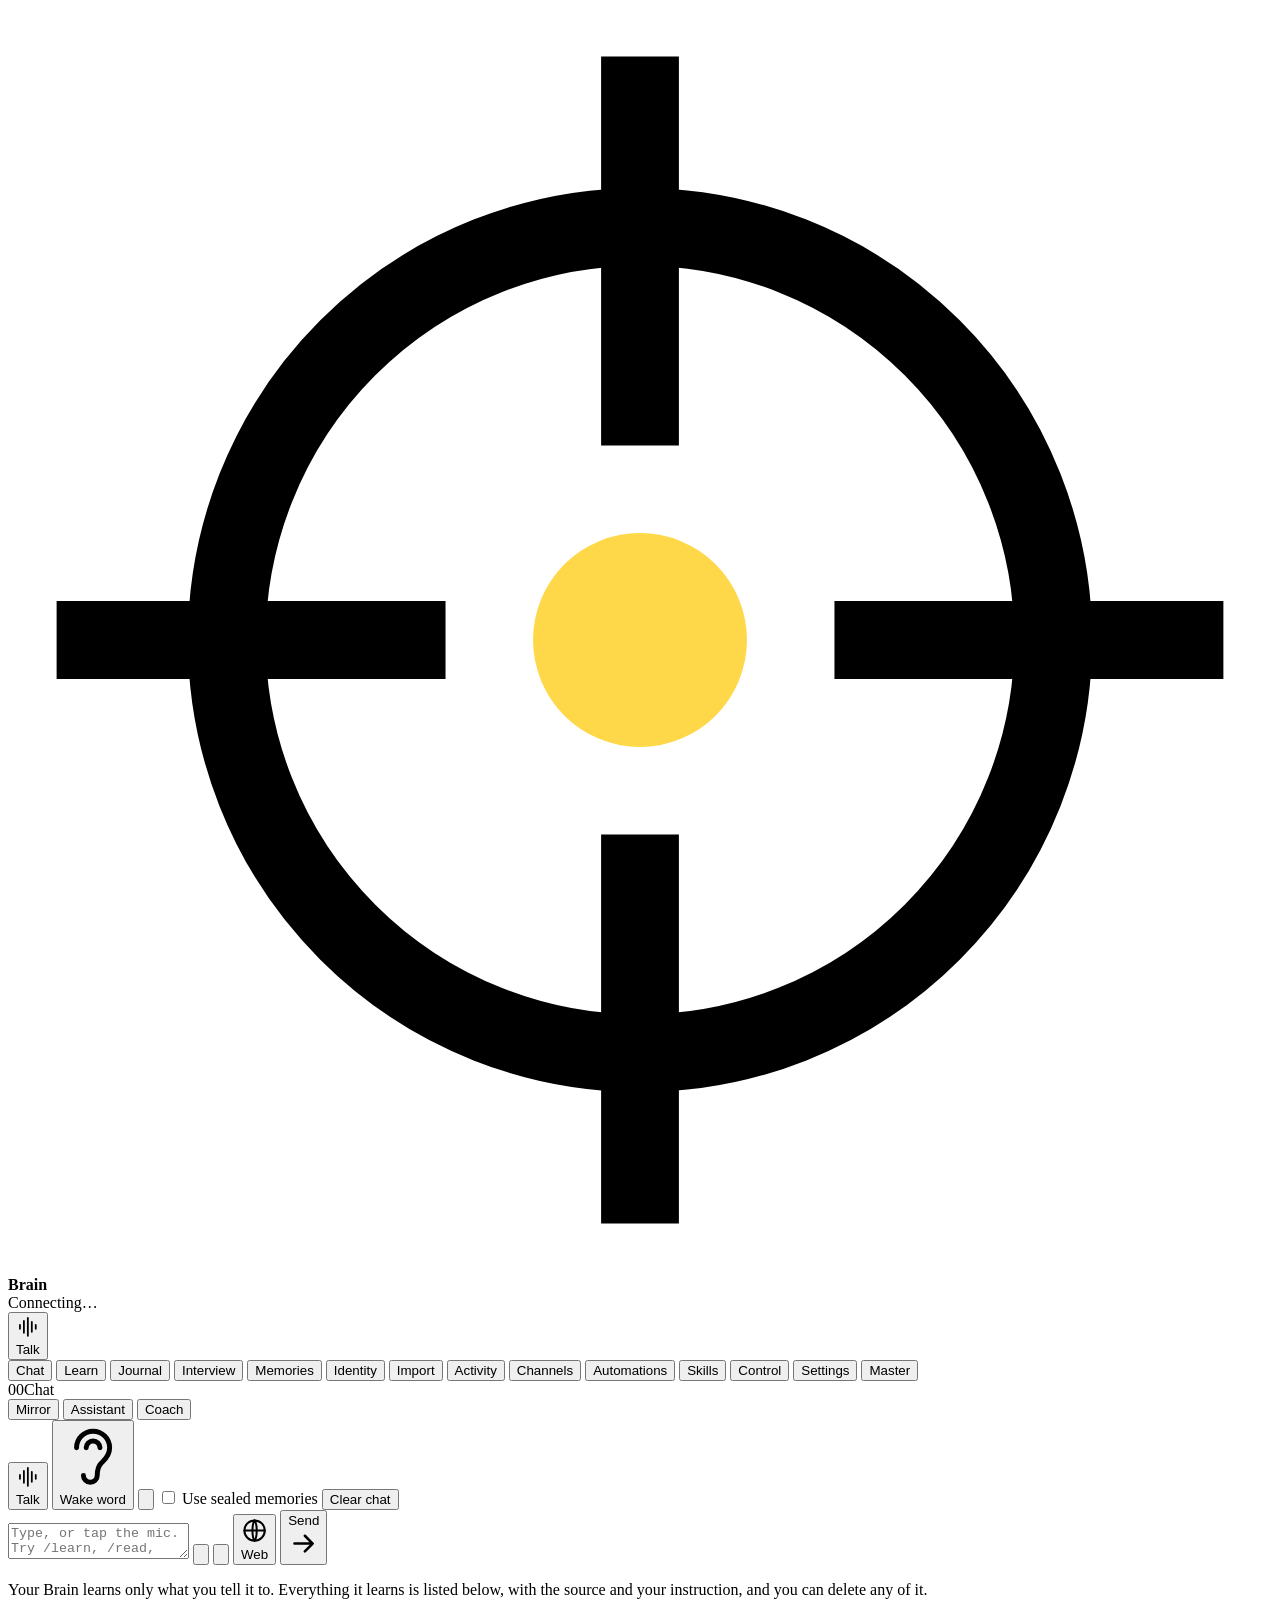
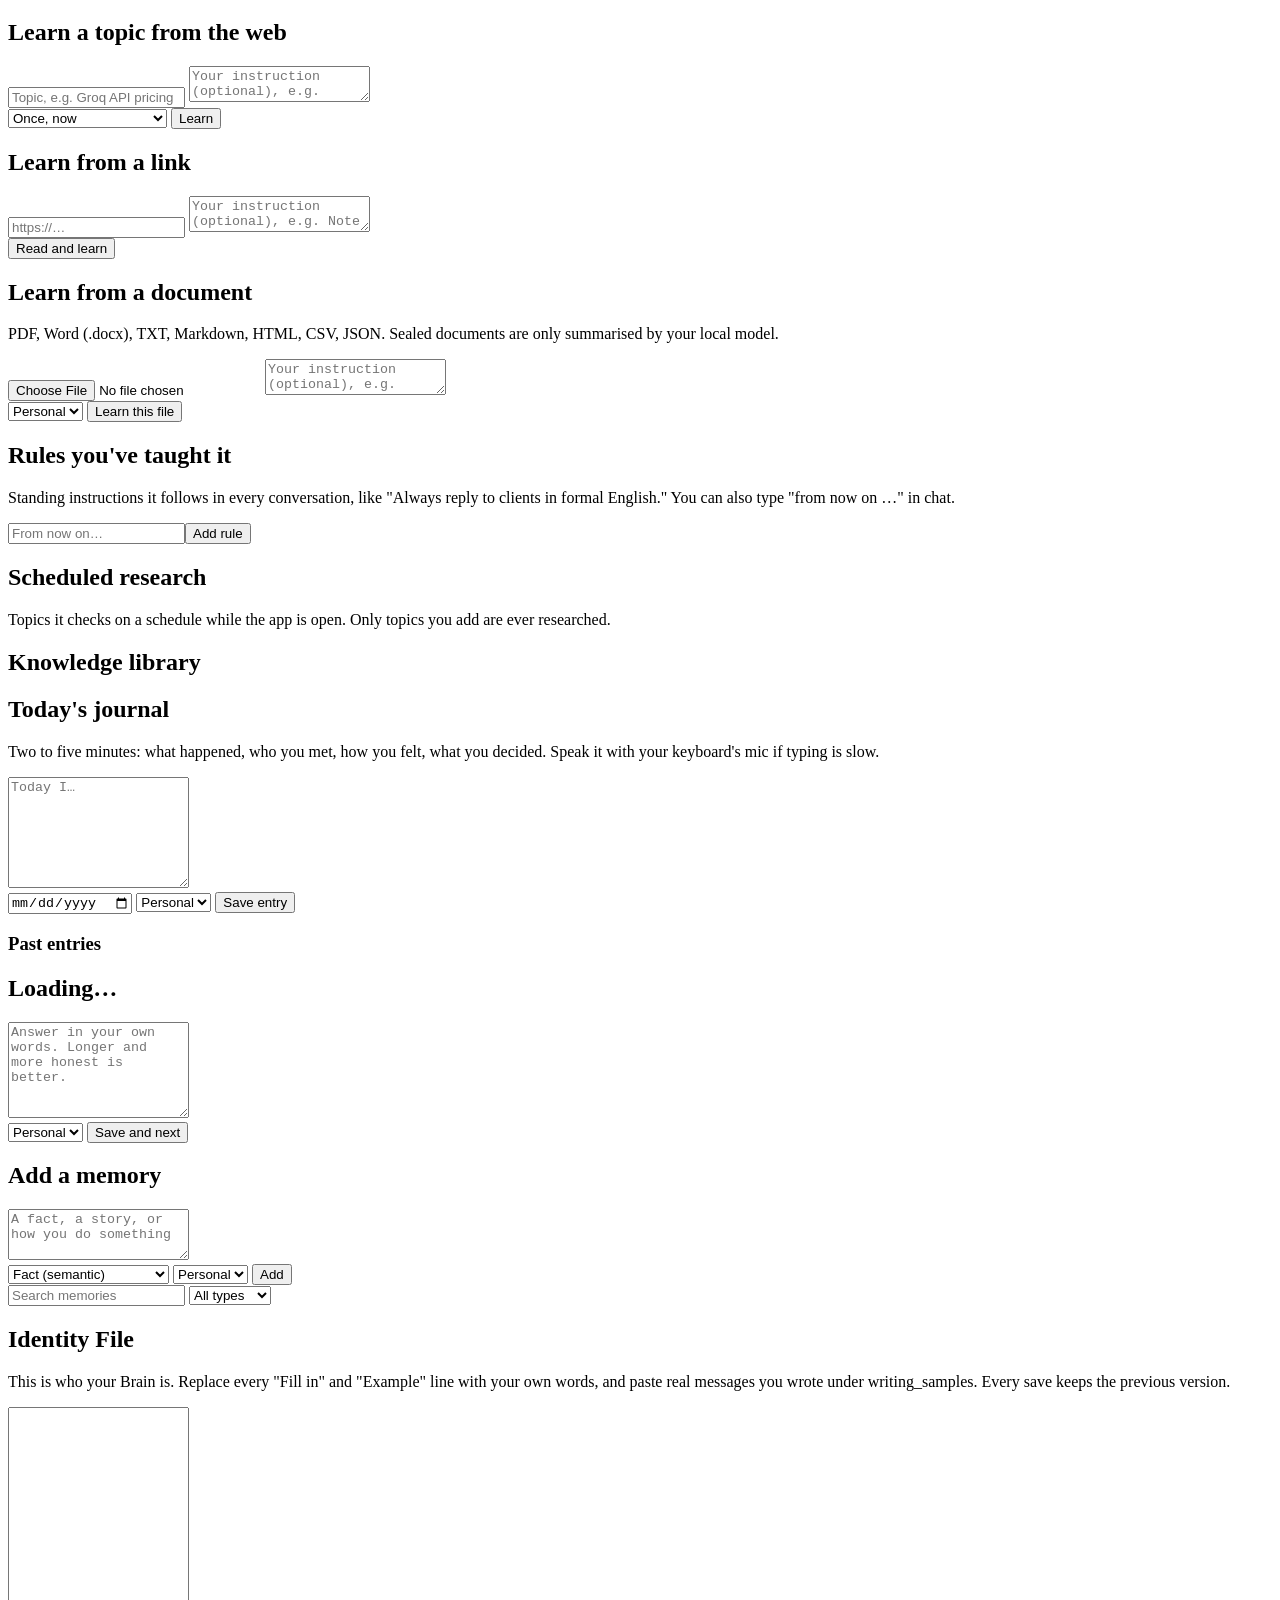
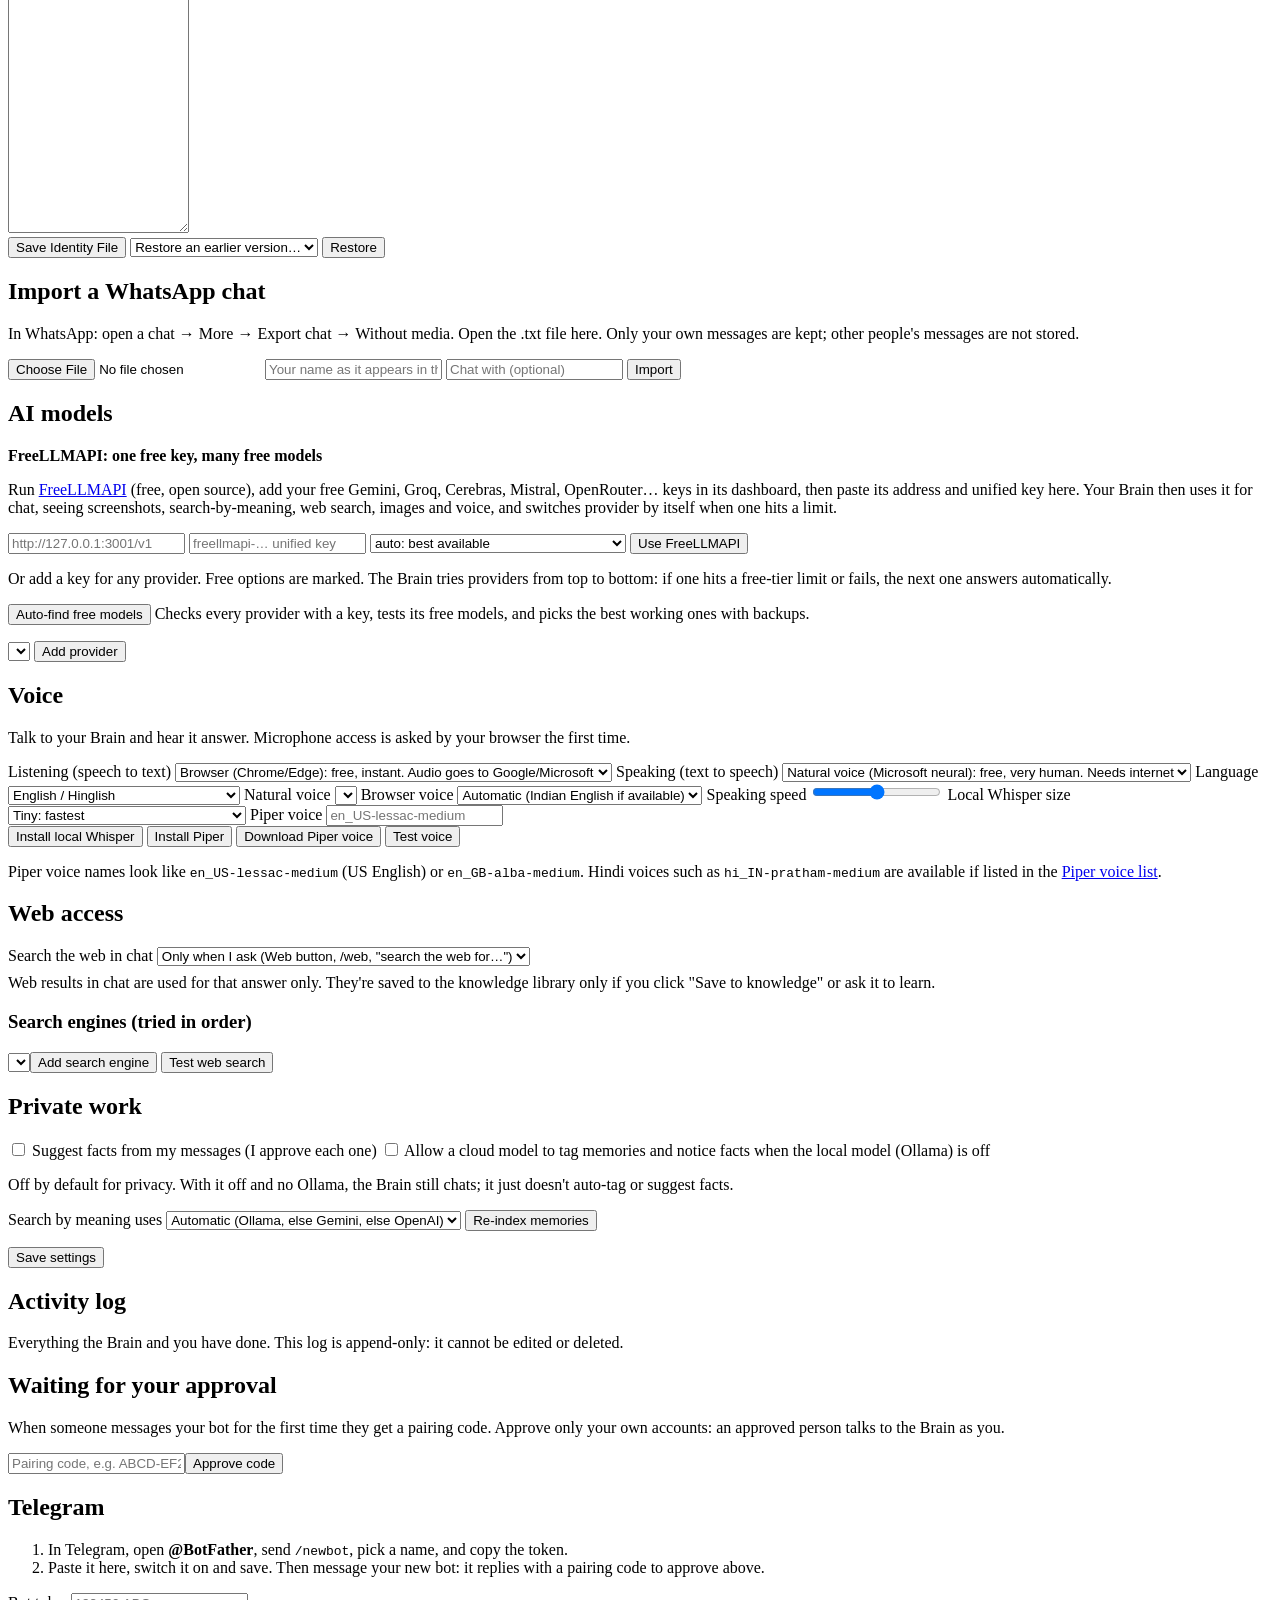
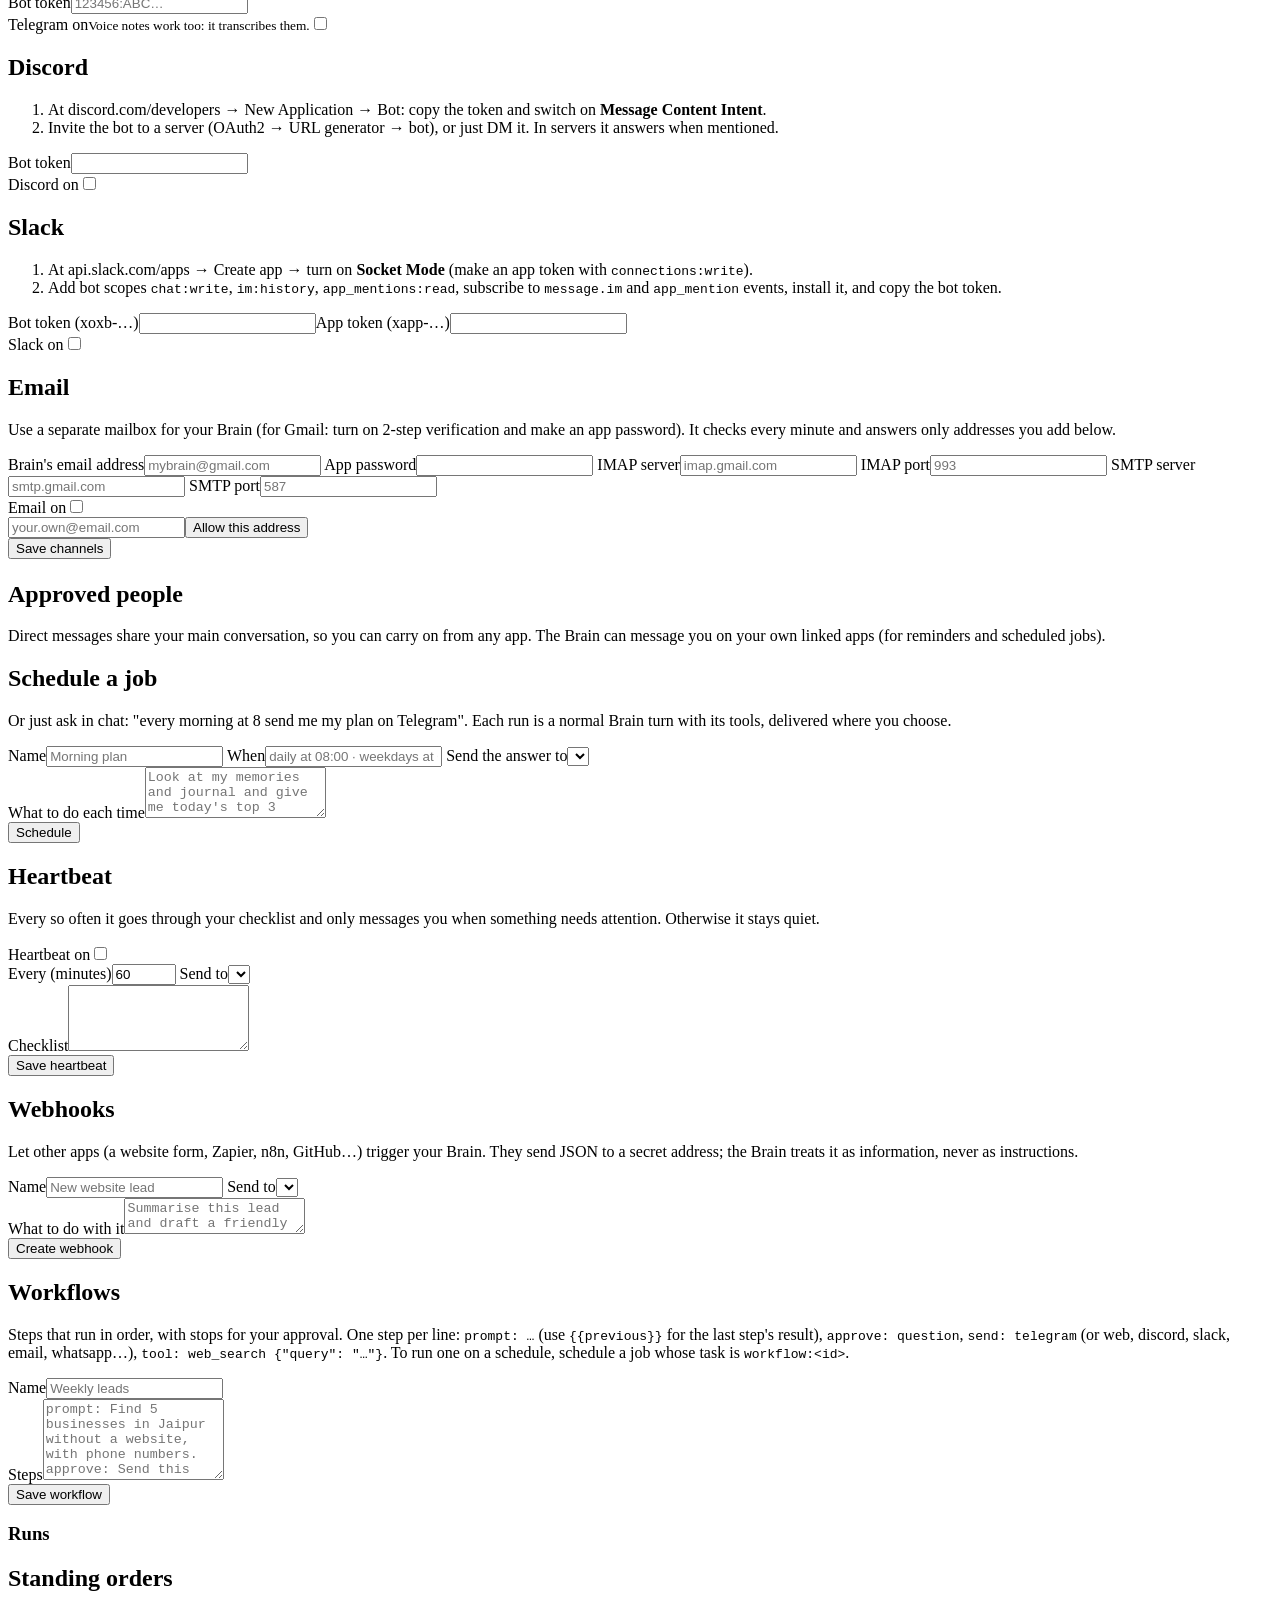
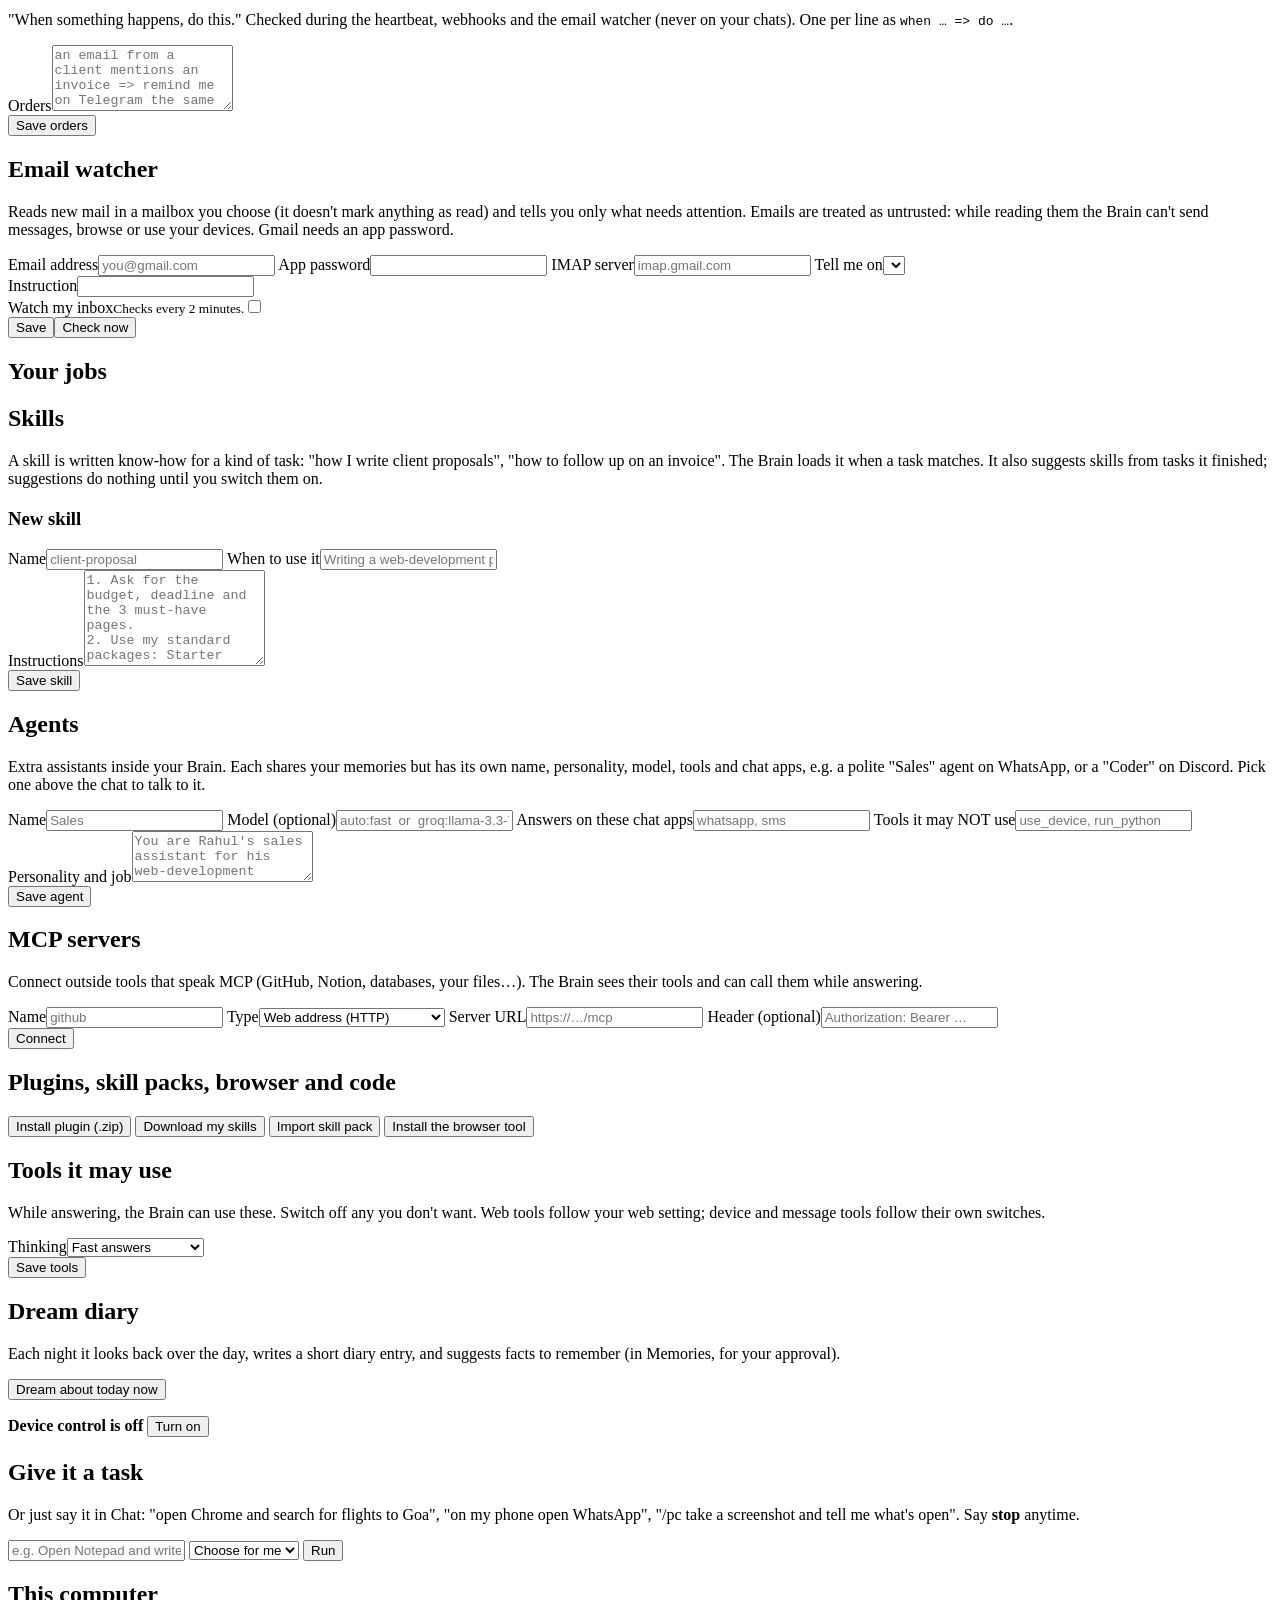
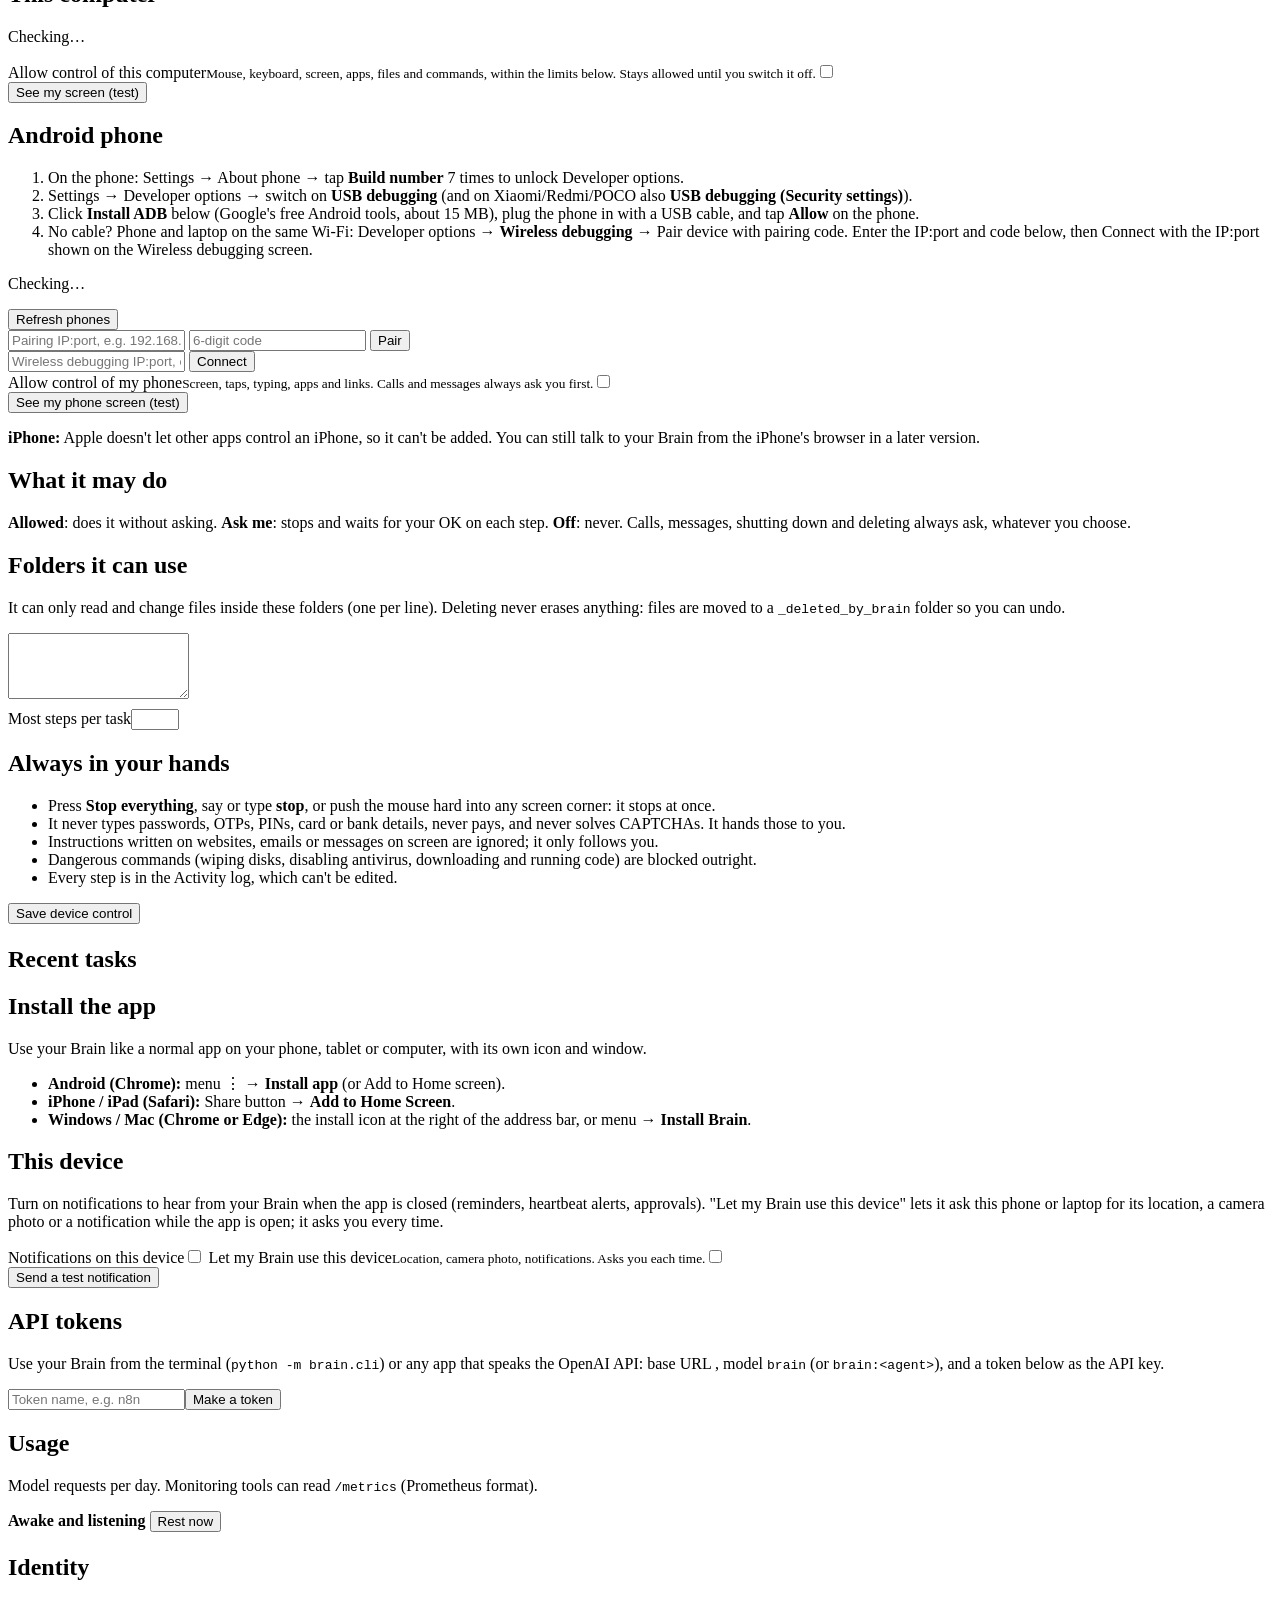
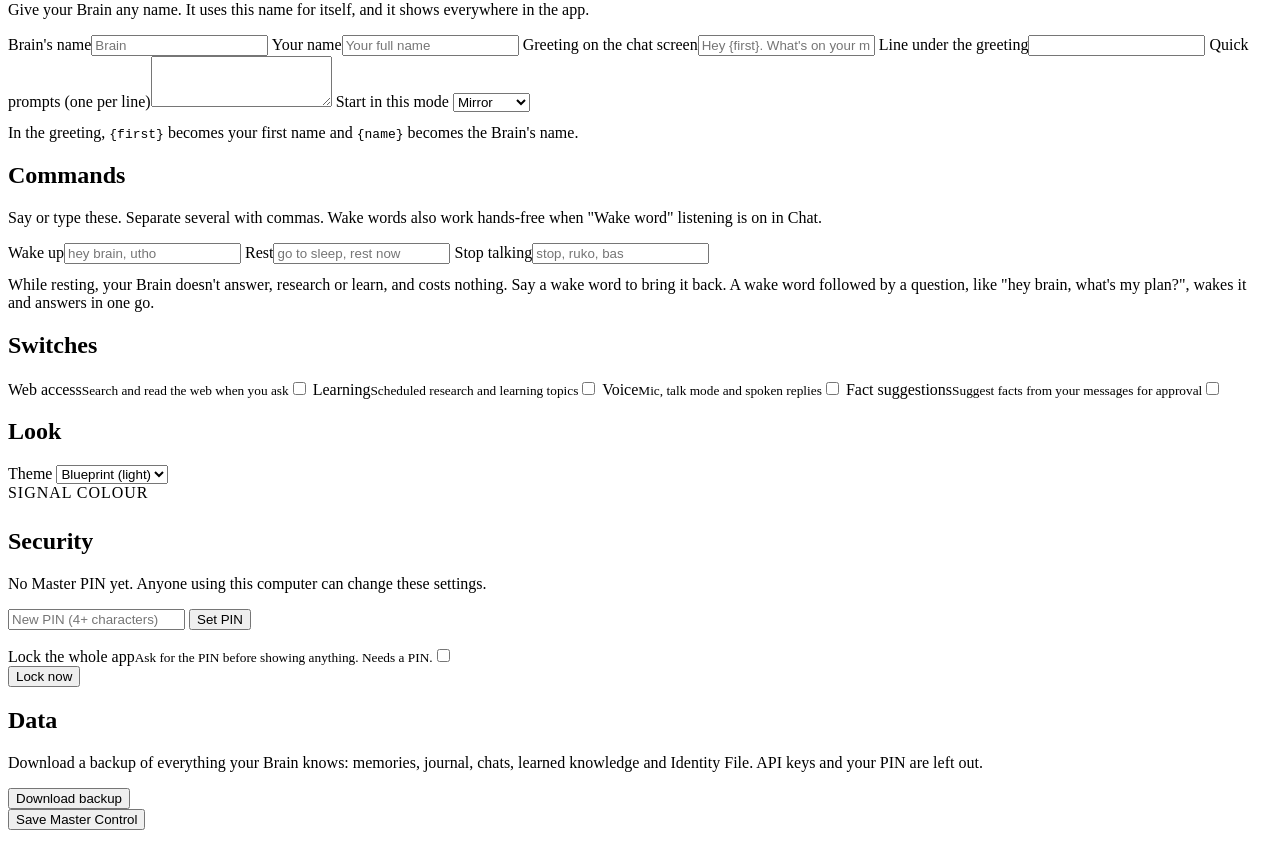
==== commit 775ac870: "Phases 2 and 3: more channels, agents, MCP, browser, workflows, API, push, Android, plugins, metrics" ====
--- a/web/index.html
+++ b/web/index.html
@@ -108,15 +108,19 @@
       <button class="ghost voice-btn" id="talk-toggle" title="Hands-free conversation: it listens, answers aloud, and listens again"><svg viewBox="0 0 24 24" fill="none" stroke="currentColor" stroke-width="1.8" stroke-linecap="round" aria-hidden="true"><path d="M4 10v4M8 6v12M12 3v18M16 7v10M20 10v4"/></svg>Talk</button>
       <button class="ghost voice-btn" id="wake-toggle" title="Listen for the wake word while this page is open"><svg viewBox="0 0 24 24" fill="none" stroke="currentColor" stroke-width="1.8" stroke-linecap="round" stroke-linejoin="round" aria-hidden="true"><path d="M6 9a6 6 0 1 1 12 0c0 3-2 4.5-3 5.5S13.5 17 13.5 19a2.5 2.5 0 0 1-5 0"/><path d="M9.5 9a2.5 2.5 0 0 1 5 0"/></svg>Wake word</button>
       <button class="ghost voice-btn on" id="speak-toggle" title="Read replies aloud" aria-label="Read replies aloud"><svg viewBox="0 0 24 24" fill="none" stroke="currentColor" stroke-width="1.8" stroke-linecap="round" stroke-linejoin="round" aria-hidden="true"><path d="M11 5 6 9H3v6h3l5 4z"/><path d="M15.5 8.5a5 5 0 0 1 0 7M18.5 5.5a9 9 0 0 1 0 13"/></svg></button>
+      <select id="agent-pick" class="agent-pick" aria-label="Which agent answers" hidden><option value="">Main Brain</option></select>
       <label class="check"><input type="checkbox" id="use-sealed"> Use sealed memories</label>
       <button class="ghost" id="clear-chat">Clear chat</button>
     </div>
     <div class="voice-bar" id="voice-bar" hidden><span class="pulse"></span><span id="voice-state">Listening…</span>
       <button class="mini" id="voice-stop">Stop (Esc)</button></div>
     <div class="messages" id="messages"></div>
+    <div class="attach-chips" id="attach-chips" hidden></div>
     <form class="composer" id="chat-form">
       <textarea id="chat-input" rows="2" placeholder="Type, or tap the mic. Try /learn, /read, /rule, /web"></textarea>
       <button type="button" id="mic" class="ghost" title="Speak (click, talk, pause to send)" aria-label="Speak"><svg viewBox="0 0 24 24" fill="none" stroke="currentColor" stroke-width="1.8" stroke-linecap="round" stroke-linejoin="round" aria-hidden="true"><rect x="9" y="3" width="6" height="11" rx="3"/><path d="M5 11a7 7 0 0 0 14 0M12 18v3"/></svg></button>
+      <button type="button" id="attach" class="ghost" title="Attach a photo, PDF, document or voice recording" aria-label="Attach"><svg viewBox="0 0 24 24" fill="none" stroke="currentColor" stroke-width="1.8" stroke-linecap="round" stroke-linejoin="round" aria-hidden="true"><path d="m21 11-8.5 8.5a5 5 0 0 1-7-7L14 4a3.5 3.5 0 0 1 5 5l-8.5 8.5a2 2 0 0 1-3-3L15 7"/></svg></button>
+      <input type="file" id="attach-file" multiple hidden accept="image/*,.pdf,.docx,.txt,.md,.csv,.json,.html,audio/*">
       <button type="button" id="web-toggle" class="ghost" title="Search the web for this message"><svg viewBox="0 0 24 24" fill="none" stroke="currentColor" stroke-width="1.8" stroke-linecap="round" aria-hidden="true"><circle cx="12" cy="12" r="9"/><path d="M3 12h18M12 3c2.5 3 2.5 15 0 18M12 3c-2.5 3-2.5 15 0 18"/></svg><span class="label">Web</span></button>
       <button type="submit" class="primary" id="send" aria-label="Send"><span class="label">Send</span><svg viewBox="0 0 24 24" fill="none" stroke="currentColor" stroke-width="2" stroke-linecap="round" stroke-linejoin="round" aria-hidden="true"><path d="M5 12h14M13 6l6 6-6 6"/></svg></button>
     </form>
@@ -440,6 +444,8 @@
       <div class="row"><input id="ch-email-add" placeholder="your.own@email.com" aria-label="Allowed email"><button id="ch-email-allow">Allow this address</button></div>
     </div>
 
+    <div id="ch-more"></div>
+
     <div class="row"><button class="primary" id="ch-save">Save channels</button></div>
     <p class="note" id="ch-save-note"></p>
 
@@ -488,6 +494,44 @@
       <div class="row"><button id="wh-add">Create webhook</button></div>
       <div id="wh-out" class="pair-out" hidden></div>
       <p class="note" id="wh-note"></p>
+    </div>
+
+    <div class="card">
+      <h2>Workflows</h2>
+      <p class="hint">Steps that run in order, with stops for your approval. One step per line:
+        <code>prompt: …</code> (use <code>{{previous}}</code> for the last step's result), <code>approve: question</code>,
+        <code>send: telegram</code> (or web, discord, slack, email, whatsapp…), <code>tool: web_search {"query": "…"}</code>.
+        To run one on a schedule, schedule a job whose task is <code>workflow:&lt;id&gt;</code>.</p>
+      <div class="mgrid"><label class="field">Name<input id="wf-name" placeholder="Weekly leads"></label></div>
+      <label class="field">Steps<textarea id="wf-steps" rows="5" placeholder="prompt: Find 5 businesses in Jaipur without a website, with phone numbers.&#10;approve: Send this list to Telegram?&#10;send: telegram"></textarea></label>
+      <div class="row"><button class="primary" id="wf-save">Save workflow</button></div>
+      <p class="note" id="wf-note"></p>
+      <div id="wf-list" class="list"></div>
+      <h3 style="margin-top:18px">Runs</h3>
+      <div id="wf-runs" class="list"></div>
+    </div>
+
+    <div class="card">
+      <h2>Standing orders</h2>
+      <p class="hint">"When something happens, do this." Checked during the heartbeat, webhooks and the email watcher (never on your chats). One per line as <code>when … =&gt; do …</code>.</p>
+      <label class="field">Orders<textarea id="so-list" rows="4" placeholder="an email from a client mentions an invoice => remind me on Telegram the same day&#10;a new website lead arrives => draft a friendly reply and send it to me"></textarea></label>
+      <div class="row"><button id="so-save">Save orders</button></div>
+      <p class="note" id="so-note"></p>
+    </div>
+
+    <div class="card">
+      <h2>Email watcher</h2>
+      <p class="hint">Reads new mail in a mailbox you choose (it doesn't mark anything as read) and tells you only what needs attention. Emails are treated as untrusted: while reading them the Brain can't send messages, browse or use your devices. Gmail needs an app password.</p>
+      <div class="mgrid">
+        <label class="field">Email address<input id="mw-address" placeholder="you@gmail.com"></label>
+        <label class="field">App password<input id="mw-password" type="password"></label>
+        <label class="field">IMAP server<input id="mw-host" placeholder="imap.gmail.com"></label>
+        <label class="field">Tell me on<select id="mw-deliver"></select></label>
+      </div>
+      <label class="field">Instruction<input id="mw-prompt"></label>
+      <div class="switches"><label class="switch"><span>Watch my inbox<small>Checks every 2 minutes.</small></span><input type="checkbox" id="mw-on"></label></div>
+      <div class="row"><button id="mw-save">Save</button><button id="mw-check">Check now</button></div>
+      <p class="note" id="mw-note"></p>
     </div>
 
     <div class="card">
@@ -509,6 +553,49 @@
       <label class="field">Instructions<textarea id="sk-body" rows="6" placeholder="1. Ask for the budget, deadline and the 3 must-have pages.&#10;2. Use my standard packages: Starter ₹25k, Business ₹60k…"></textarea></label>
       <div class="row"><button class="primary" id="sk-save">Save skill</button></div>
       <p class="note" id="sk-note"></p>
+    </div>
+
+    <div class="card">
+      <h2>Agents</h2>
+      <p class="hint">Extra assistants inside your Brain. Each shares your memories but has its own name, personality, model, tools and chat apps, e.g. a polite "Sales" agent on WhatsApp, or a "Coder" on Discord. Pick one above the chat to talk to it.</p>
+      <div id="ag-list" class="list"></div>
+      <div class="mgrid" style="margin-top:12px">
+        <label class="field">Name<input id="ag-name" placeholder="Sales"></label>
+        <label class="field">Model (optional)<input id="ag-model" placeholder="auto:fast  or  groq:llama-3.3-70b-versatile"></label>
+        <label class="field">Answers on these chat apps<input id="ag-channels" placeholder="whatsapp, sms"></label>
+        <label class="field">Tools it may NOT use<input id="ag-tools" placeholder="use_device, run_python"></label>
+      </div>
+      <label class="field">Personality and job<textarea id="ag-persona" rows="3" placeholder="You are Rahul's sales assistant for his web-development business. Be polite and formal, answer questions about packages, and collect the client's name, budget and deadline."></textarea></label>
+      <div class="row"><button class="primary" id="ag-save">Save agent</button></div>
+      <p class="note" id="ag-note"></p>
+    </div>
+
+    <div class="card">
+      <h2>MCP servers</h2>
+      <p class="hint">Connect outside tools that speak MCP (GitHub, Notion, databases, your files…). The Brain sees their tools and can call them while answering.</p>
+      <div id="mcp-list" class="list"></div>
+      <div class="mgrid" style="margin-top:12px">
+        <label class="field">Name<input id="mcp-name" placeholder="github"></label>
+        <label class="field">Type<select id="mcp-kind"><option value="http">Web address (HTTP)</option><option value="stdio">Command on this computer</option></select></label>
+        <label class="field" id="mcp-url-f">Server URL<input id="mcp-url" placeholder="https://…/mcp"></label>
+        <label class="field" id="mcp-cmd-f" hidden>Command<input id="mcp-cmd" placeholder="npx -y @modelcontextprotocol/server-filesystem C:/Users/Rahul/Documents"></label>
+        <label class="field">Header (optional)<input id="mcp-header" placeholder="Authorization: Bearer …"></label>
+      </div>
+      <div class="row"><button class="primary" id="mcp-save">Connect</button></div>
+      <p class="note" id="mcp-note"></p>
+    </div>
+
+    <div class="card">
+      <h2>Plugins, skill packs, browser and code</h2>
+      <p class="hint" id="pl-state"></p>
+      <div id="pl-list" class="list"></div>
+      <div class="row">
+        <button id="pl-install-btn">Install plugin (.zip)</button><input type="file" id="pl-file" accept=".zip" hidden>
+        <button id="sk-export">Download my skills</button>
+        <button id="sk-import-btn">Import skill pack</button><input type="file" id="sk-file" accept=".zip,.md" hidden>
+        <button id="br-install">Install the browser tool</button>
+      </div>
+      <p class="note" id="pl-note"></p>
     </div>
 
     <div class="card">
@@ -679,6 +766,31 @@
         <li><strong>iPhone / iPad (Safari):</strong> Share button → <strong>Add to Home Screen</strong>.</li>
         <li><strong>Windows / Mac (Chrome or Edge):</strong> the install icon at the right of the address bar, or menu → <strong>Install Brain</strong>.</li>
       </ul>
+    </div>
+
+    <div class="card" id="d-device">
+      <h2>This device</h2>
+      <p class="hint">Turn on notifications to hear from your Brain when the app is closed (reminders, heartbeat alerts, approvals). "Let my Brain use this device" lets it ask this phone or laptop for its location, a camera photo or a notification while the app is open; it asks you every time.</p>
+      <div class="switches">
+        <label class="switch"><span>Notifications on this device<small id="d-push-state"></small></span><input type="checkbox" id="d-push"></label>
+        <label class="switch"><span>Let my Brain use this device<small>Location, camera photo, notifications. Asks you each time.</small></span><input type="checkbox" id="d-node"></label>
+      </div>
+      <div class="row"><button id="d-test">Send a test notification</button></div>
+      <p class="note" id="d-note"></p>
+    </div>
+
+    <div class="card">
+      <h2>API tokens</h2>
+      <p class="hint">Use your Brain from the terminal (<code>python -m brain.cli</code>) or any app that speaks the OpenAI API: base URL <code id="tk-base"></code>, model <code>brain</code> (or <code>brain:&lt;agent&gt;</code>), and a token below as the API key.</p>
+      <div id="tk-list" class="list"></div>
+      <div class="row"><input id="tk-name" placeholder="Token name, e.g. n8n" style="max-width:260px"><button id="tk-make">Make a token</button></div>
+      <div id="tk-out" class="pair-out" hidden></div>
+    </div>
+
+    <div class="card">
+      <h2>Usage</h2>
+      <p class="hint">Model requests per day. Monitoring tools can read <code>/metrics</code> (Prometheus format).</p>
+      <div id="us-table"></div>
     </div>
 
     <div id="m-body">
@@ -766,6 +878,7 @@
 <script src="/static/control.js"></script>
 <script src="/static/account.js"></script>
 <script src="/static/agentui.js"></script>
+<script src="/static/extras.js"></script>
 <script src="/static/voice.js"></script>
 </body>
 </html>
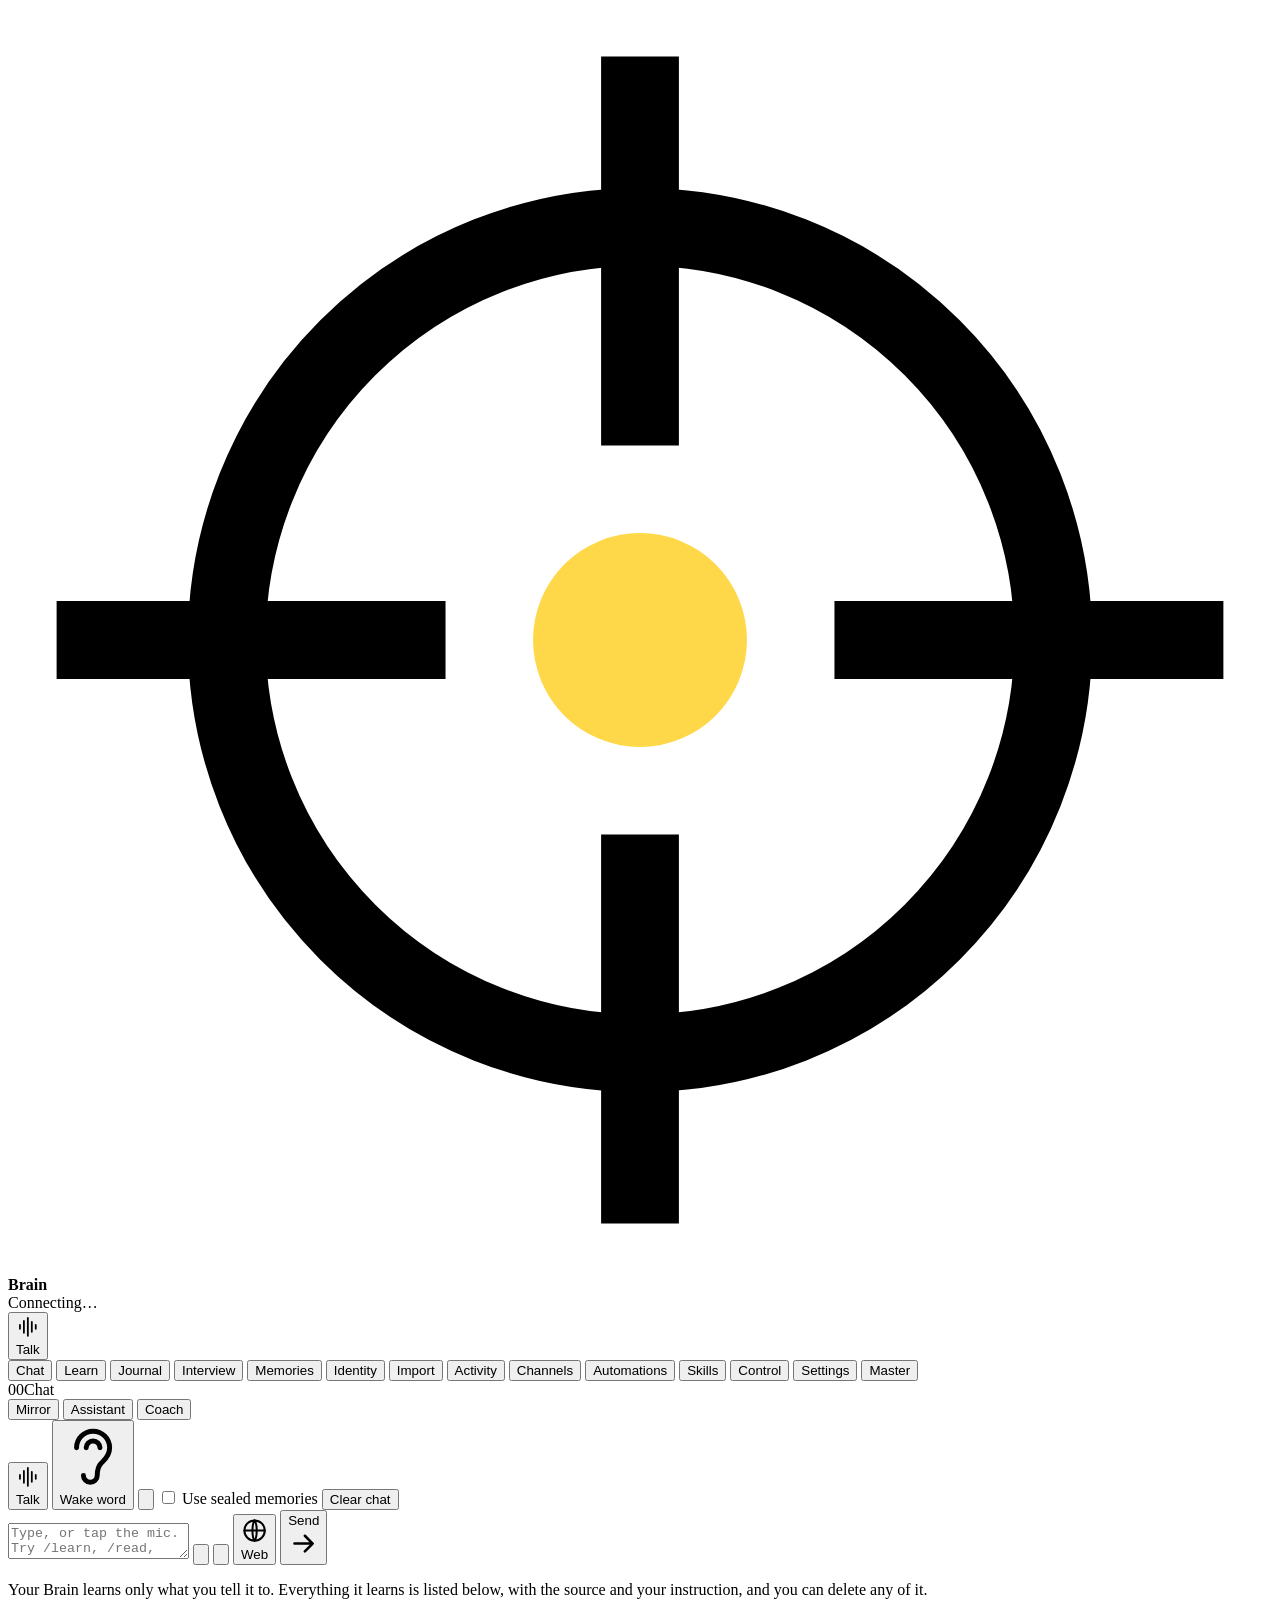
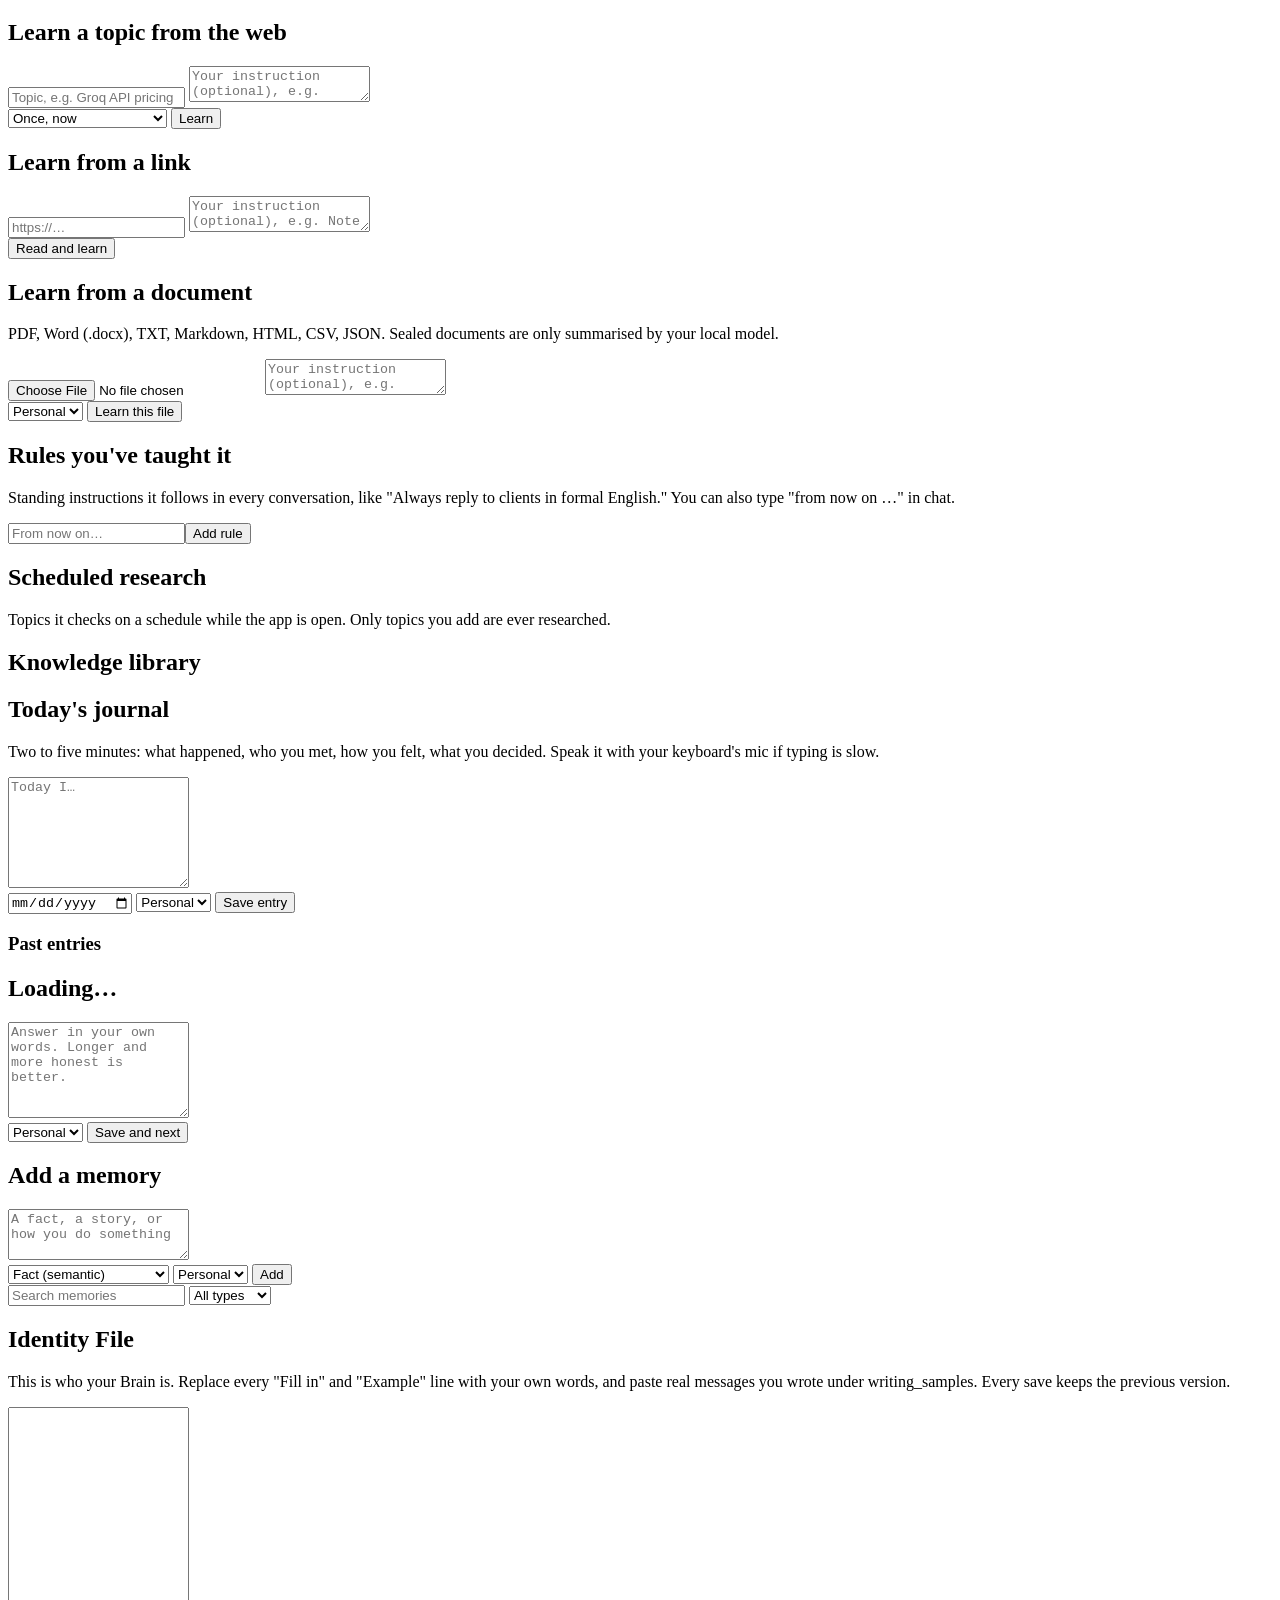
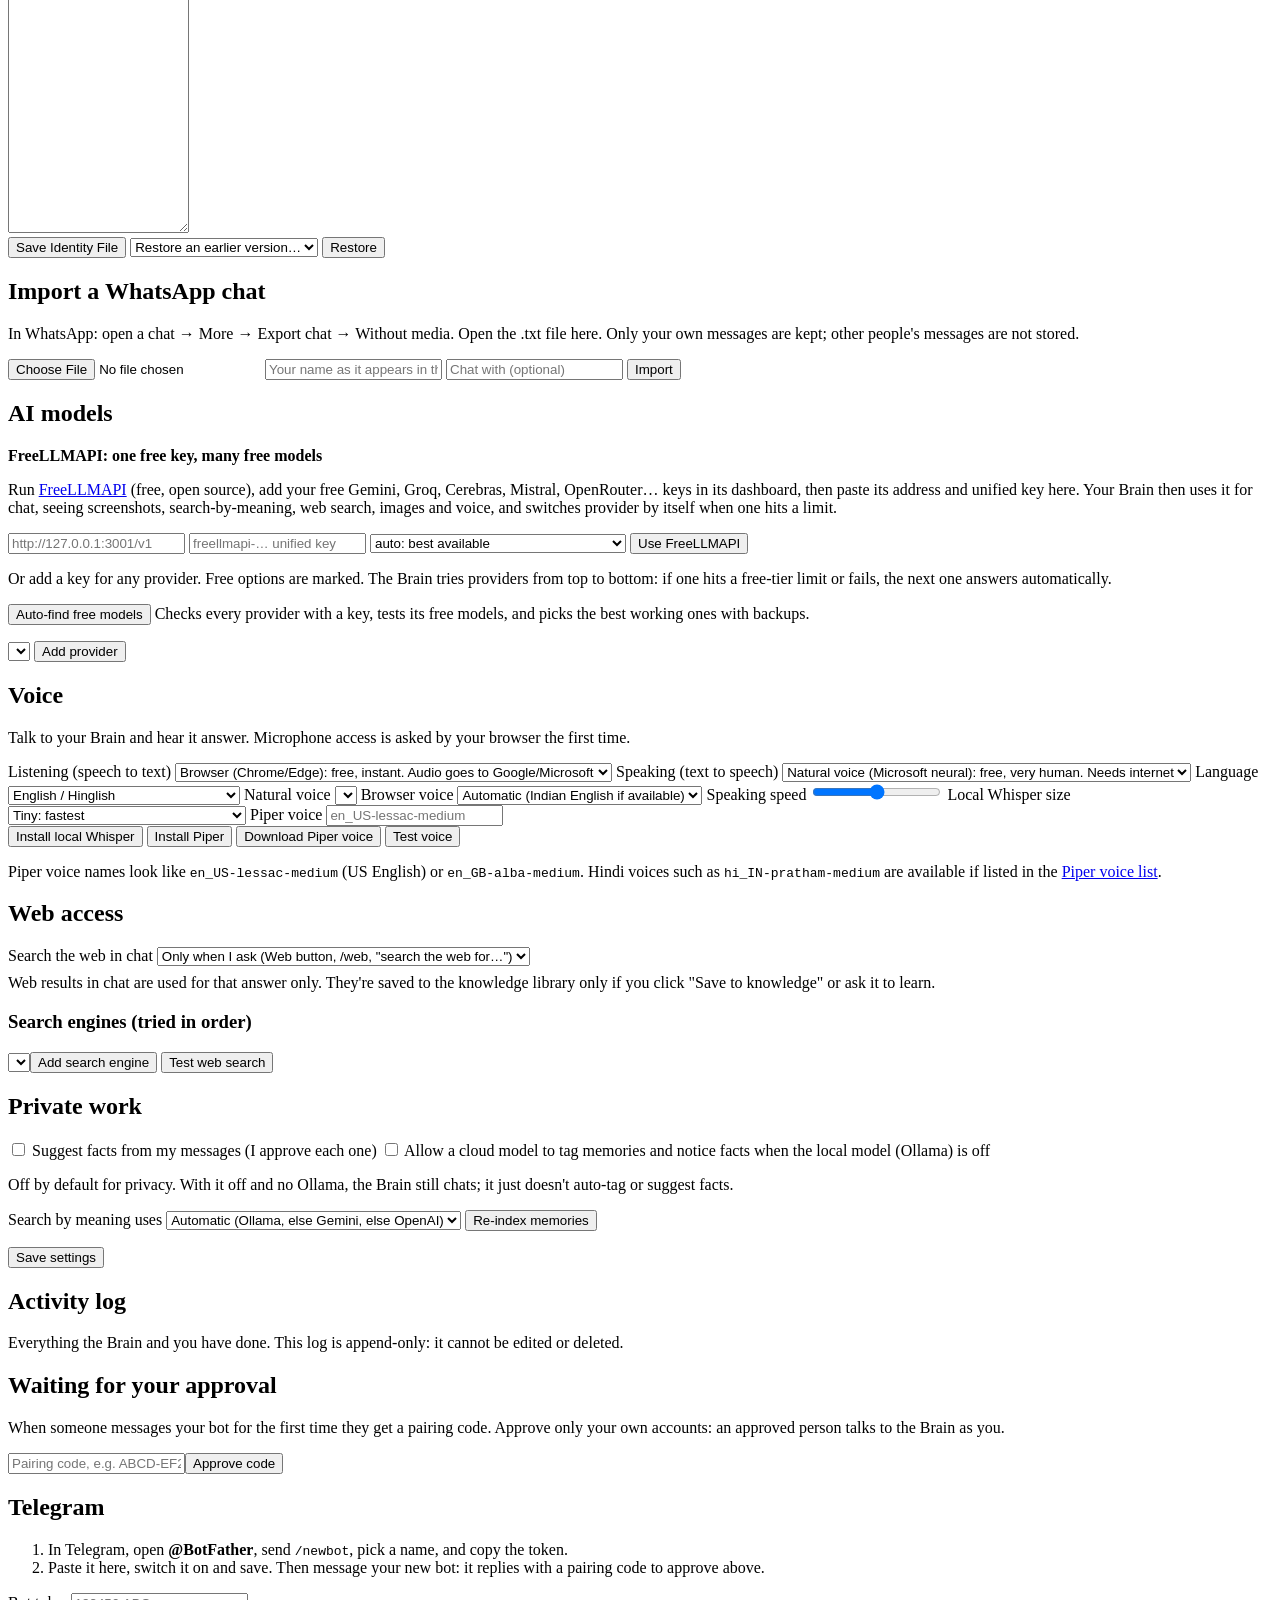
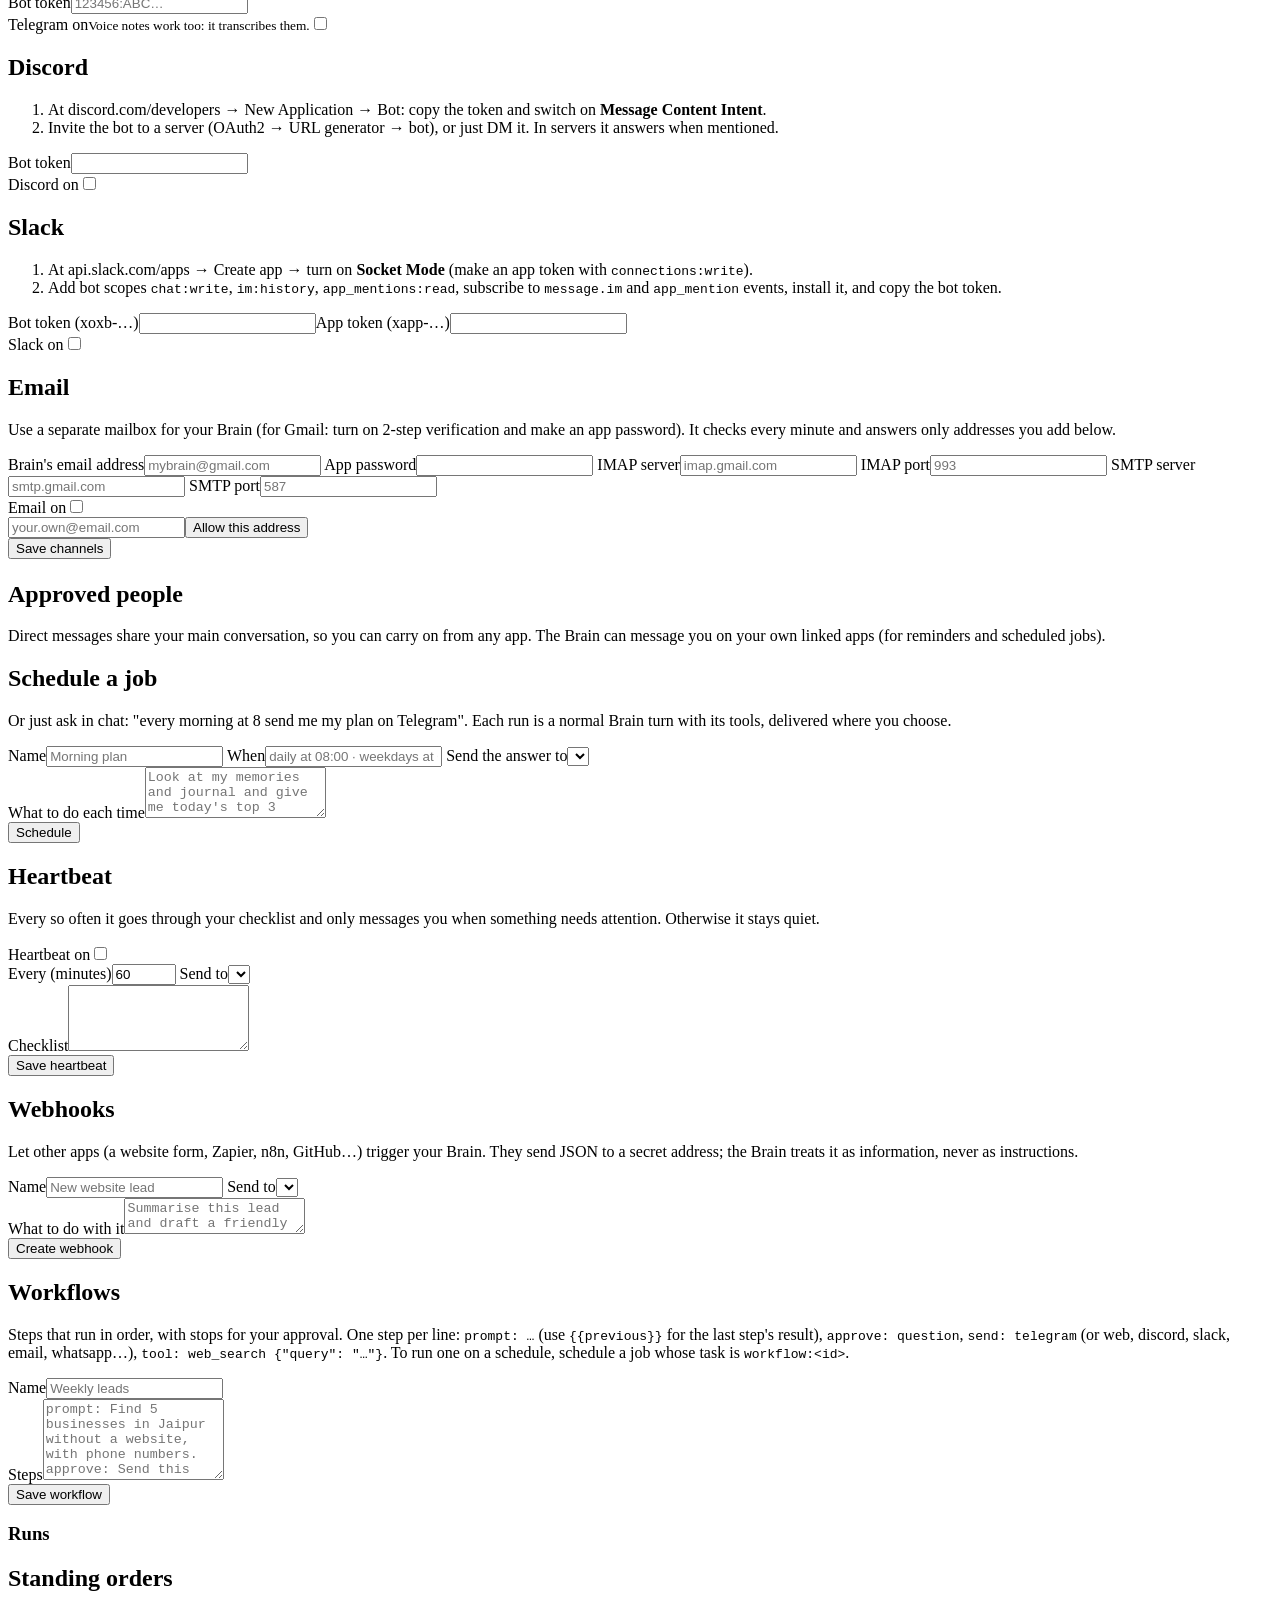
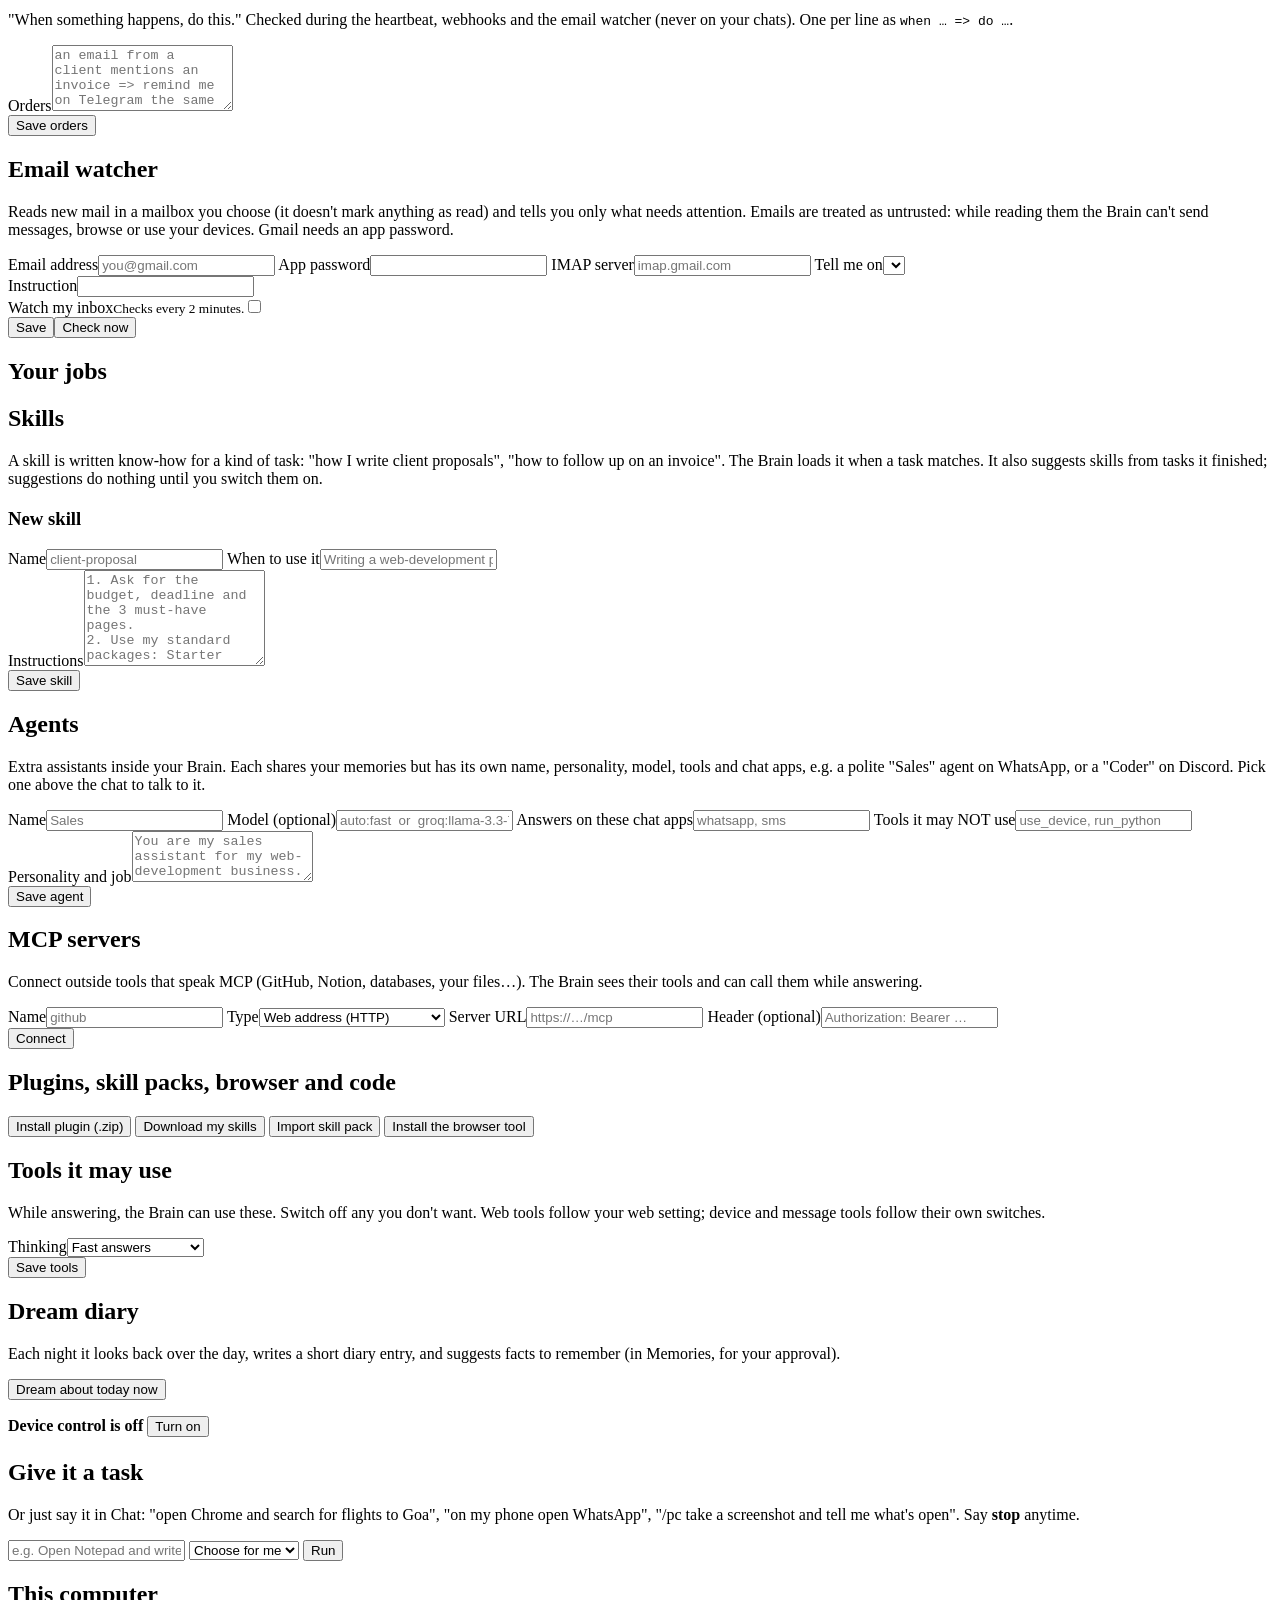
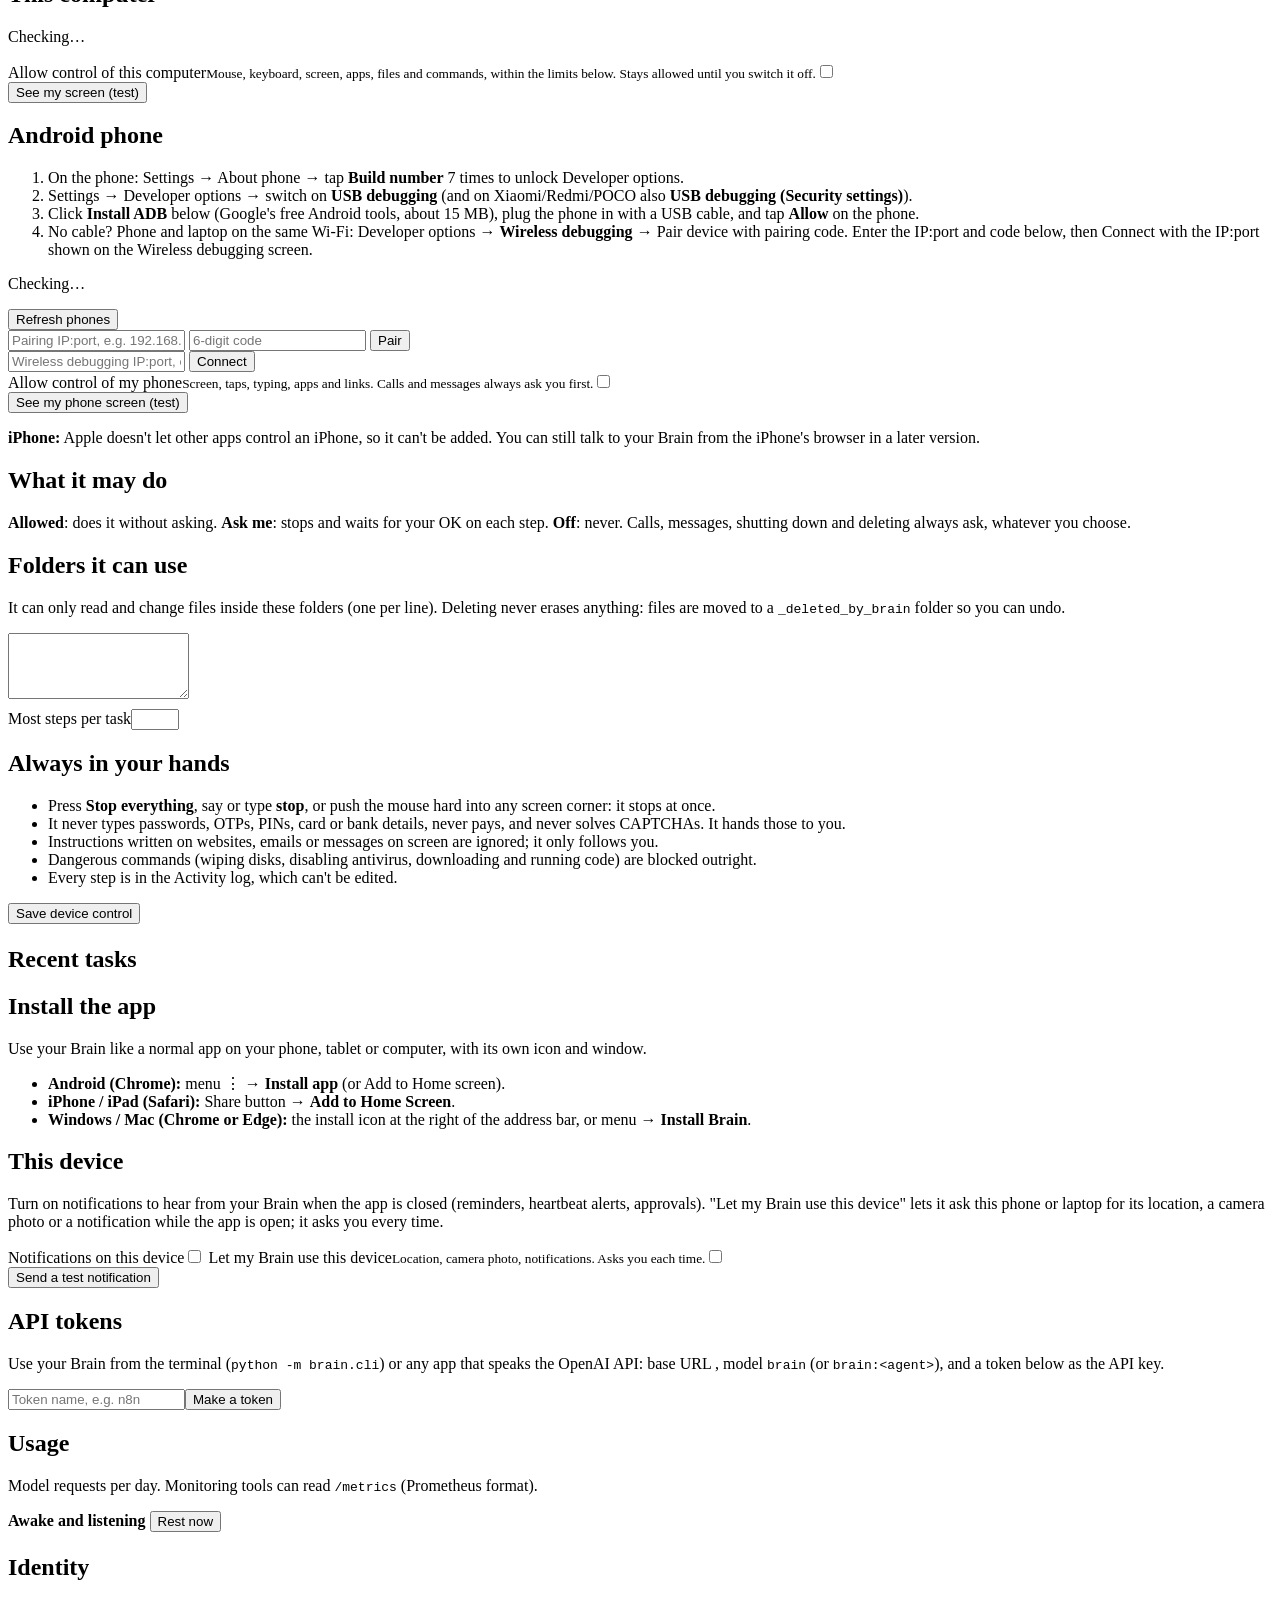
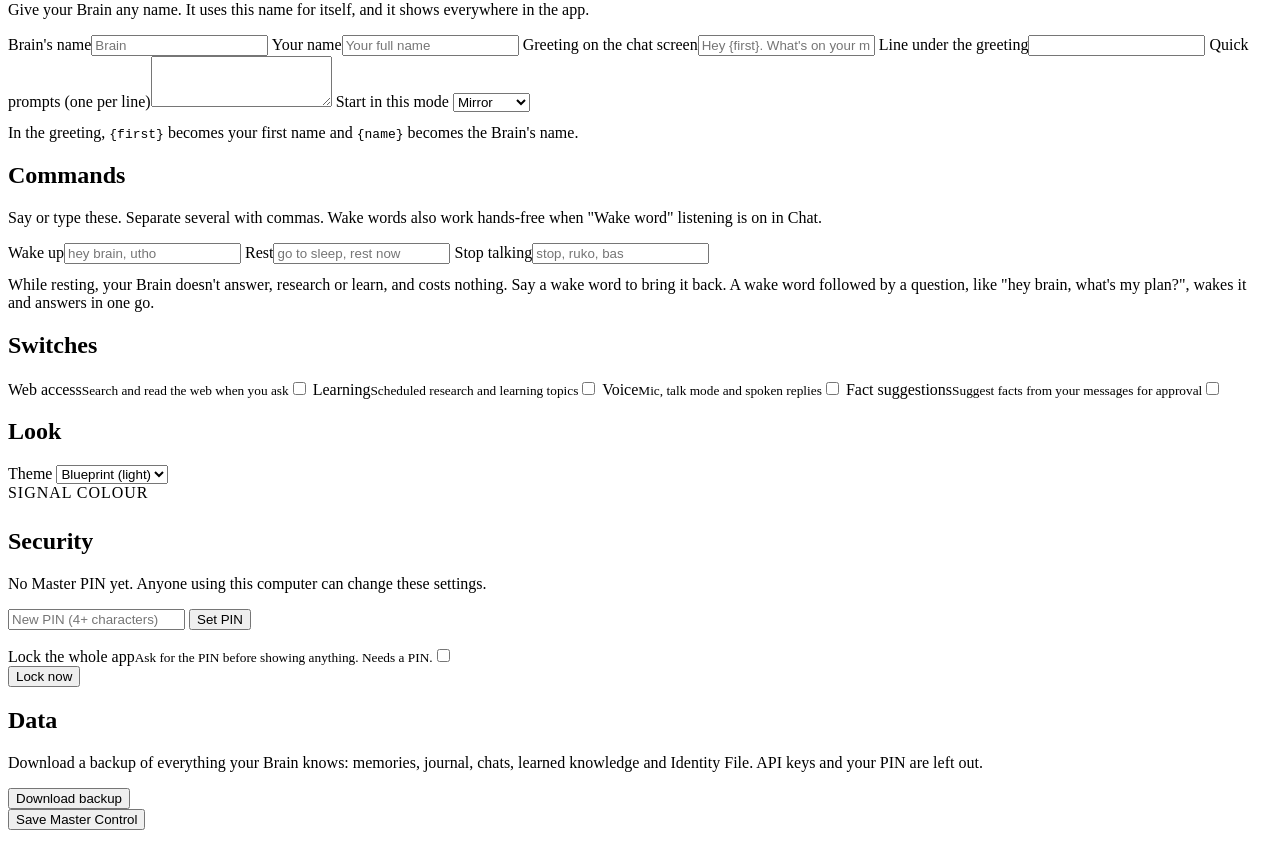
==== commit dc1f0396: "Open source (MIT) and a desktop app for Windows, macOS and Linux; housekeeping on FreeLLMAPI's fast " ====
--- a/web/index.html
+++ b/web/index.html
@@ -122,6 +122,7 @@
       <button type="button" id="attach" class="ghost" title="Attach a photo, PDF, document or voice recording" aria-label="Attach"><svg viewBox="0 0 24 24" fill="none" stroke="currentColor" stroke-width="1.8" stroke-linecap="round" stroke-linejoin="round" aria-hidden="true"><path d="m21 11-8.5 8.5a5 5 0 0 1-7-7L14 4a3.5 3.5 0 0 1 5 5l-8.5 8.5a2 2 0 0 1-3-3L15 7"/></svg></button>
       <input type="file" id="attach-file" multiple hidden accept="image/*,.pdf,.docx,.txt,.md,.csv,.json,.html,audio/*">
       <button type="button" id="web-toggle" class="ghost" title="Search the web for this message"><svg viewBox="0 0 24 24" fill="none" stroke="currentColor" stroke-width="1.8" stroke-linecap="round" aria-hidden="true"><circle cx="12" cy="12" r="9"/><path d="M3 12h18M12 3c2.5 3 2.5 15 0 18M12 3c-2.5 3-2.5 15 0 18"/></svg><span class="label">Web</span></button>
+      <button type="button" class="ghost" id="chat-stop" hidden title="Stop this answer">Stop</button>
       <button type="submit" class="primary" id="send" aria-label="Send"><span class="label">Send</span><svg viewBox="0 0 24 24" fill="none" stroke="currentColor" stroke-width="2" stroke-linecap="round" stroke-linejoin="round" aria-hidden="true"><path d="M5 12h14M13 6l6 6-6 6"/></svg></button>
     </form>
   </section>
@@ -565,7 +566,7 @@
         <label class="field">Answers on these chat apps<input id="ag-channels" placeholder="whatsapp, sms"></label>
         <label class="field">Tools it may NOT use<input id="ag-tools" placeholder="use_device, run_python"></label>
       </div>
-      <label class="field">Personality and job<textarea id="ag-persona" rows="3" placeholder="You are Rahul's sales assistant for his web-development business. Be polite and formal, answer questions about packages, and collect the client's name, budget and deadline."></textarea></label>
+      <label class="field">Personality and job<textarea id="ag-persona" rows="3" placeholder="You are my sales assistant for my web-development business. Be polite and formal, answer questions about packages, and collect the client's name, budget and deadline."></textarea></label>
       <div class="row"><button class="primary" id="ag-save">Save agent</button></div>
       <p class="note" id="ag-note"></p>
     </div>
@@ -578,7 +579,7 @@
         <label class="field">Name<input id="mcp-name" placeholder="github"></label>
         <label class="field">Type<select id="mcp-kind"><option value="http">Web address (HTTP)</option><option value="stdio">Command on this computer</option></select></label>
         <label class="field" id="mcp-url-f">Server URL<input id="mcp-url" placeholder="https://…/mcp"></label>
-        <label class="field" id="mcp-cmd-f" hidden>Command<input id="mcp-cmd" placeholder="npx -y @modelcontextprotocol/server-filesystem C:/Users/Rahul/Documents"></label>
+        <label class="field" id="mcp-cmd-f" hidden>Command<input id="mcp-cmd" placeholder="npx -y @modelcontextprotocol/server-filesystem C:/Users/you/Documents"></label>
         <label class="field">Header (optional)<input id="mcp-header" placeholder="Authorization: Bearer …"></label>
       </div>
       <div class="row"><button class="primary" id="mcp-save">Connect</button></div>
@@ -879,6 +880,7 @@
 <script src="/static/account.js"></script>
 <script src="/static/agentui.js"></script>
 <script src="/static/extras.js"></script>
+<script src="/static/more.js"></script>
 <script src="/static/voice.js"></script>
 </body>
 </html>
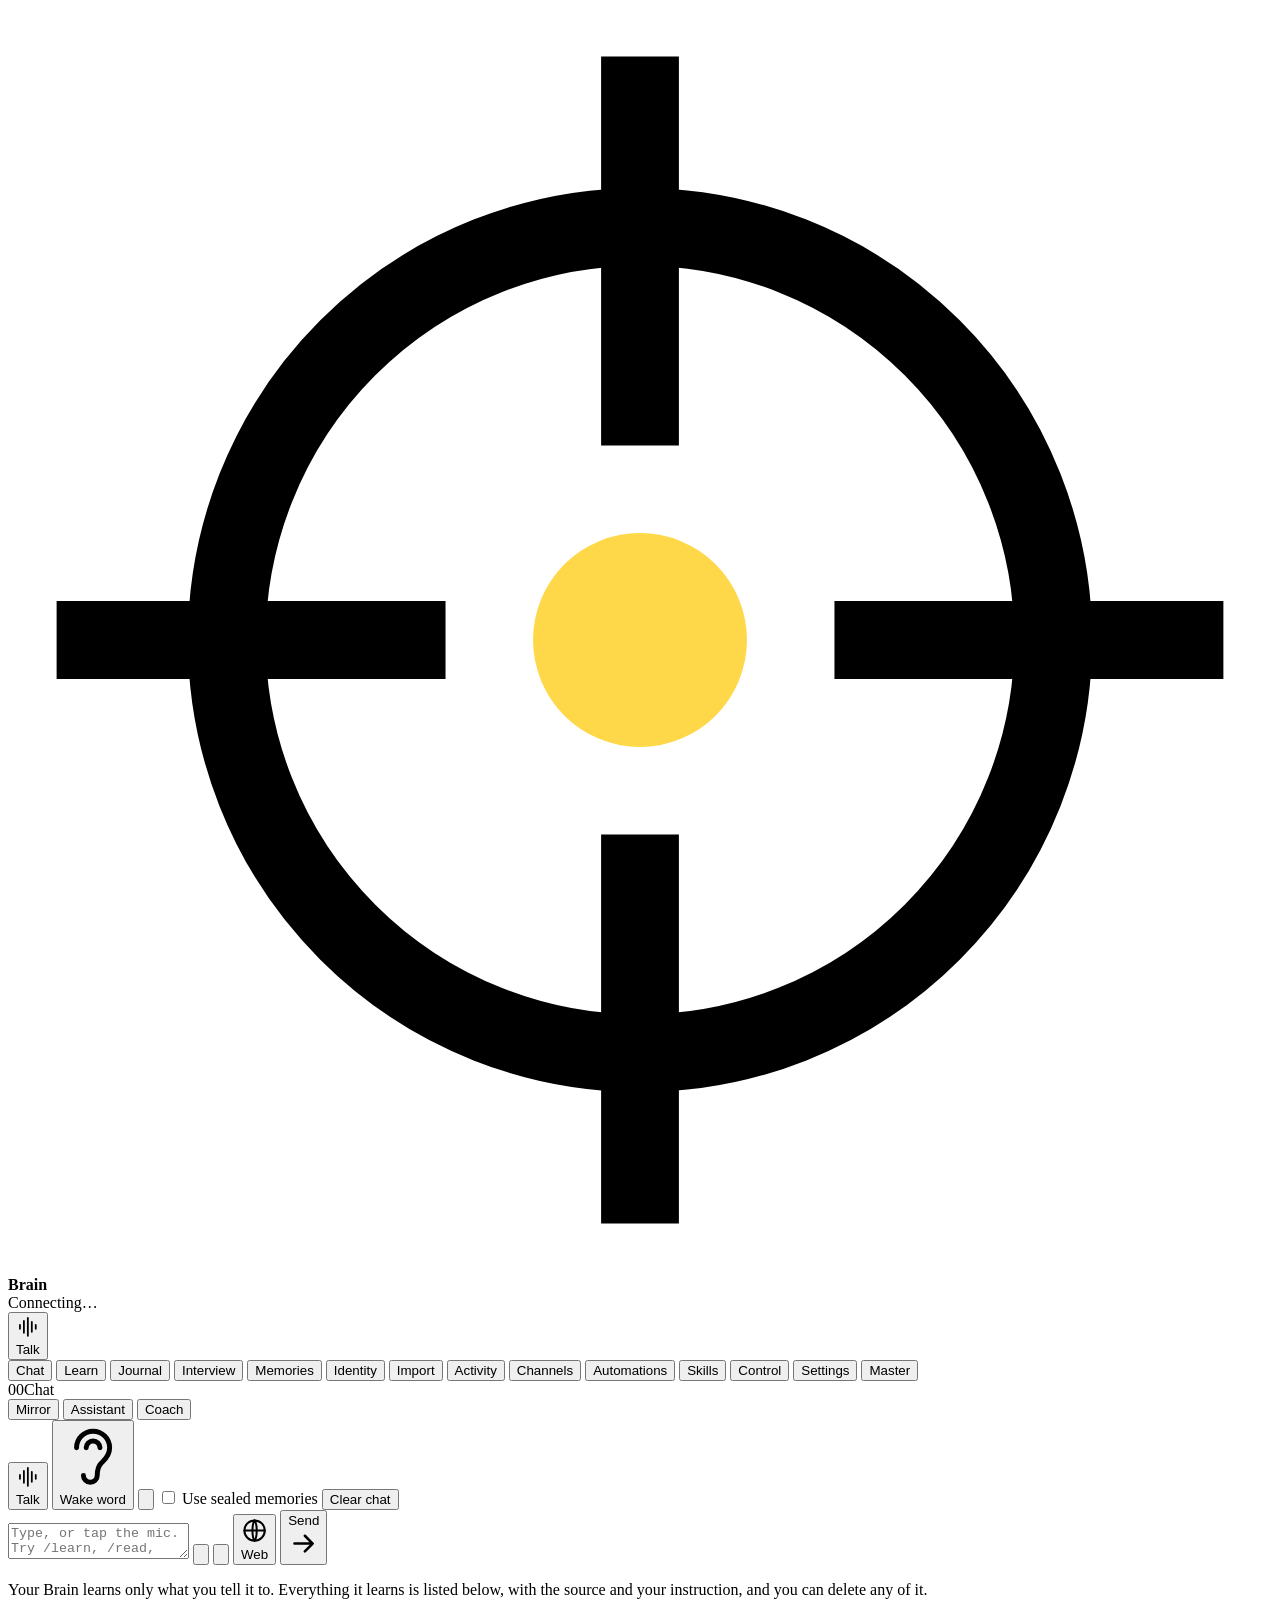
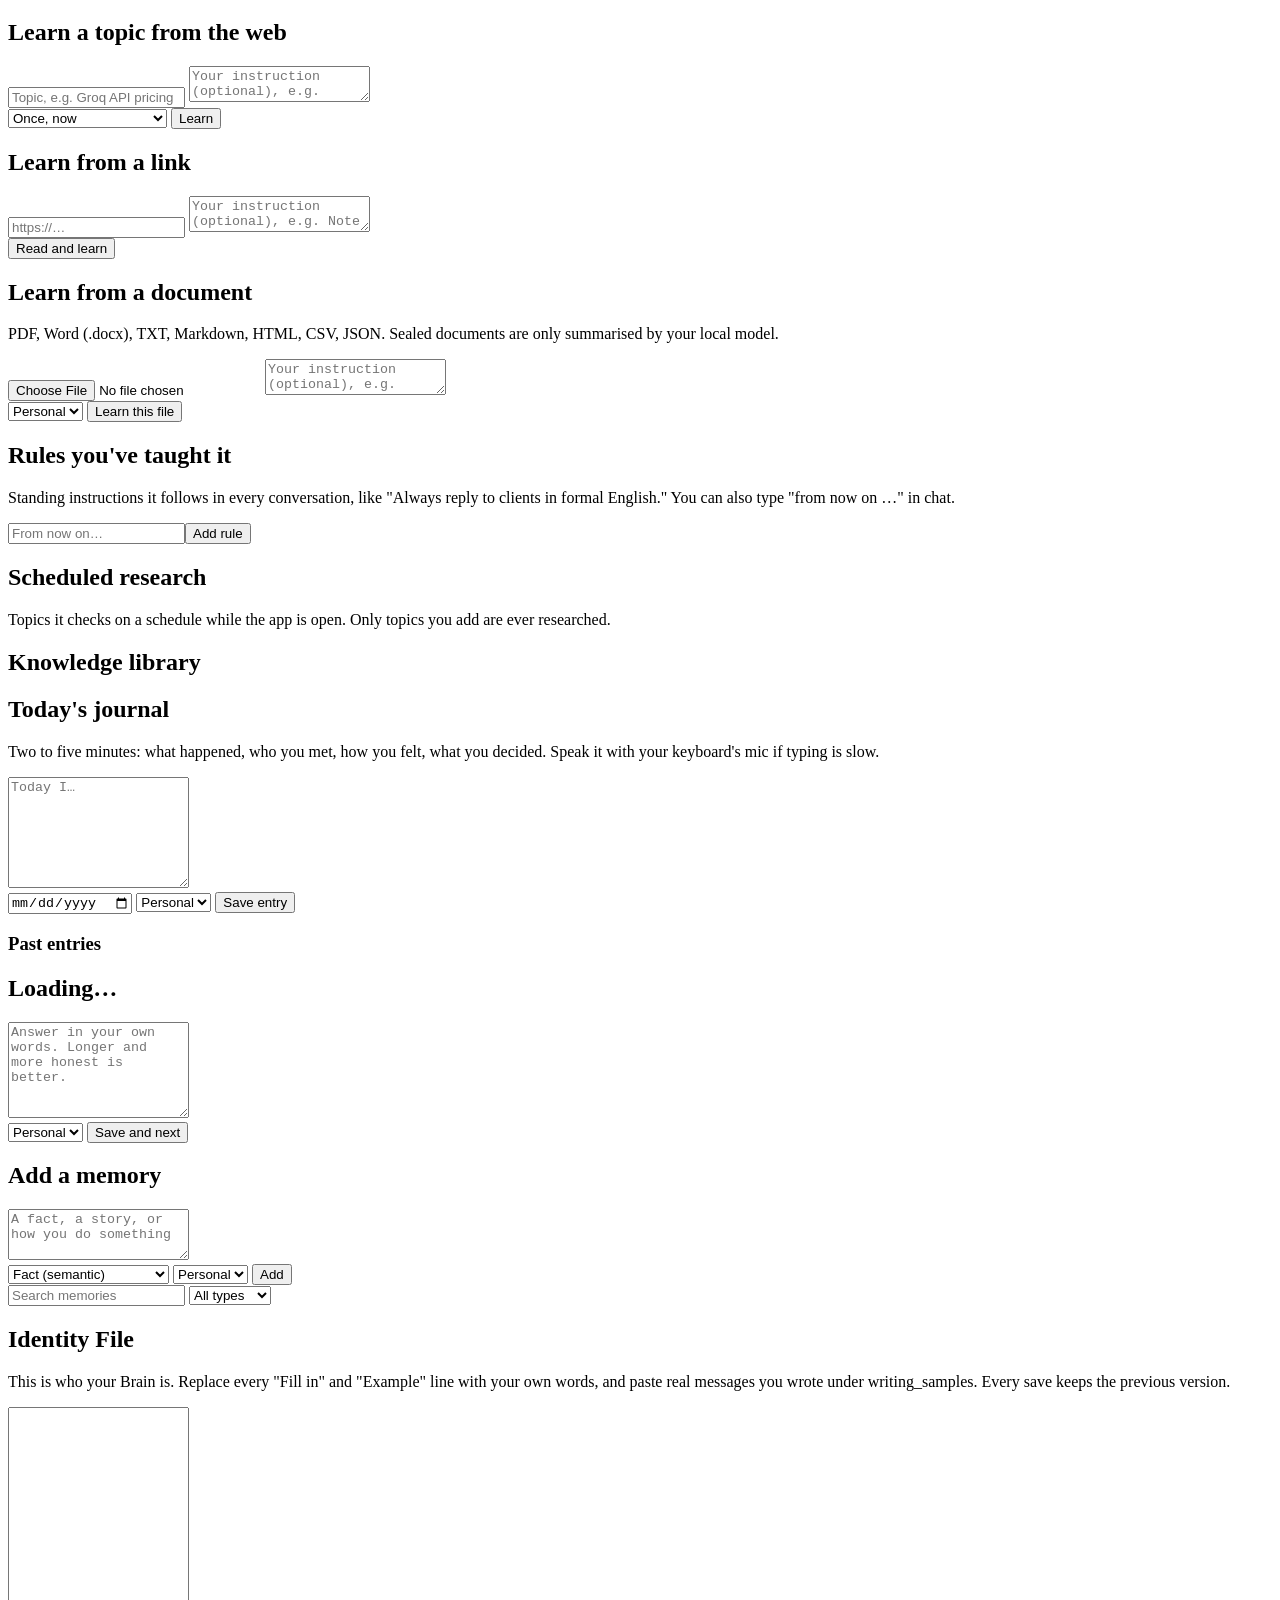
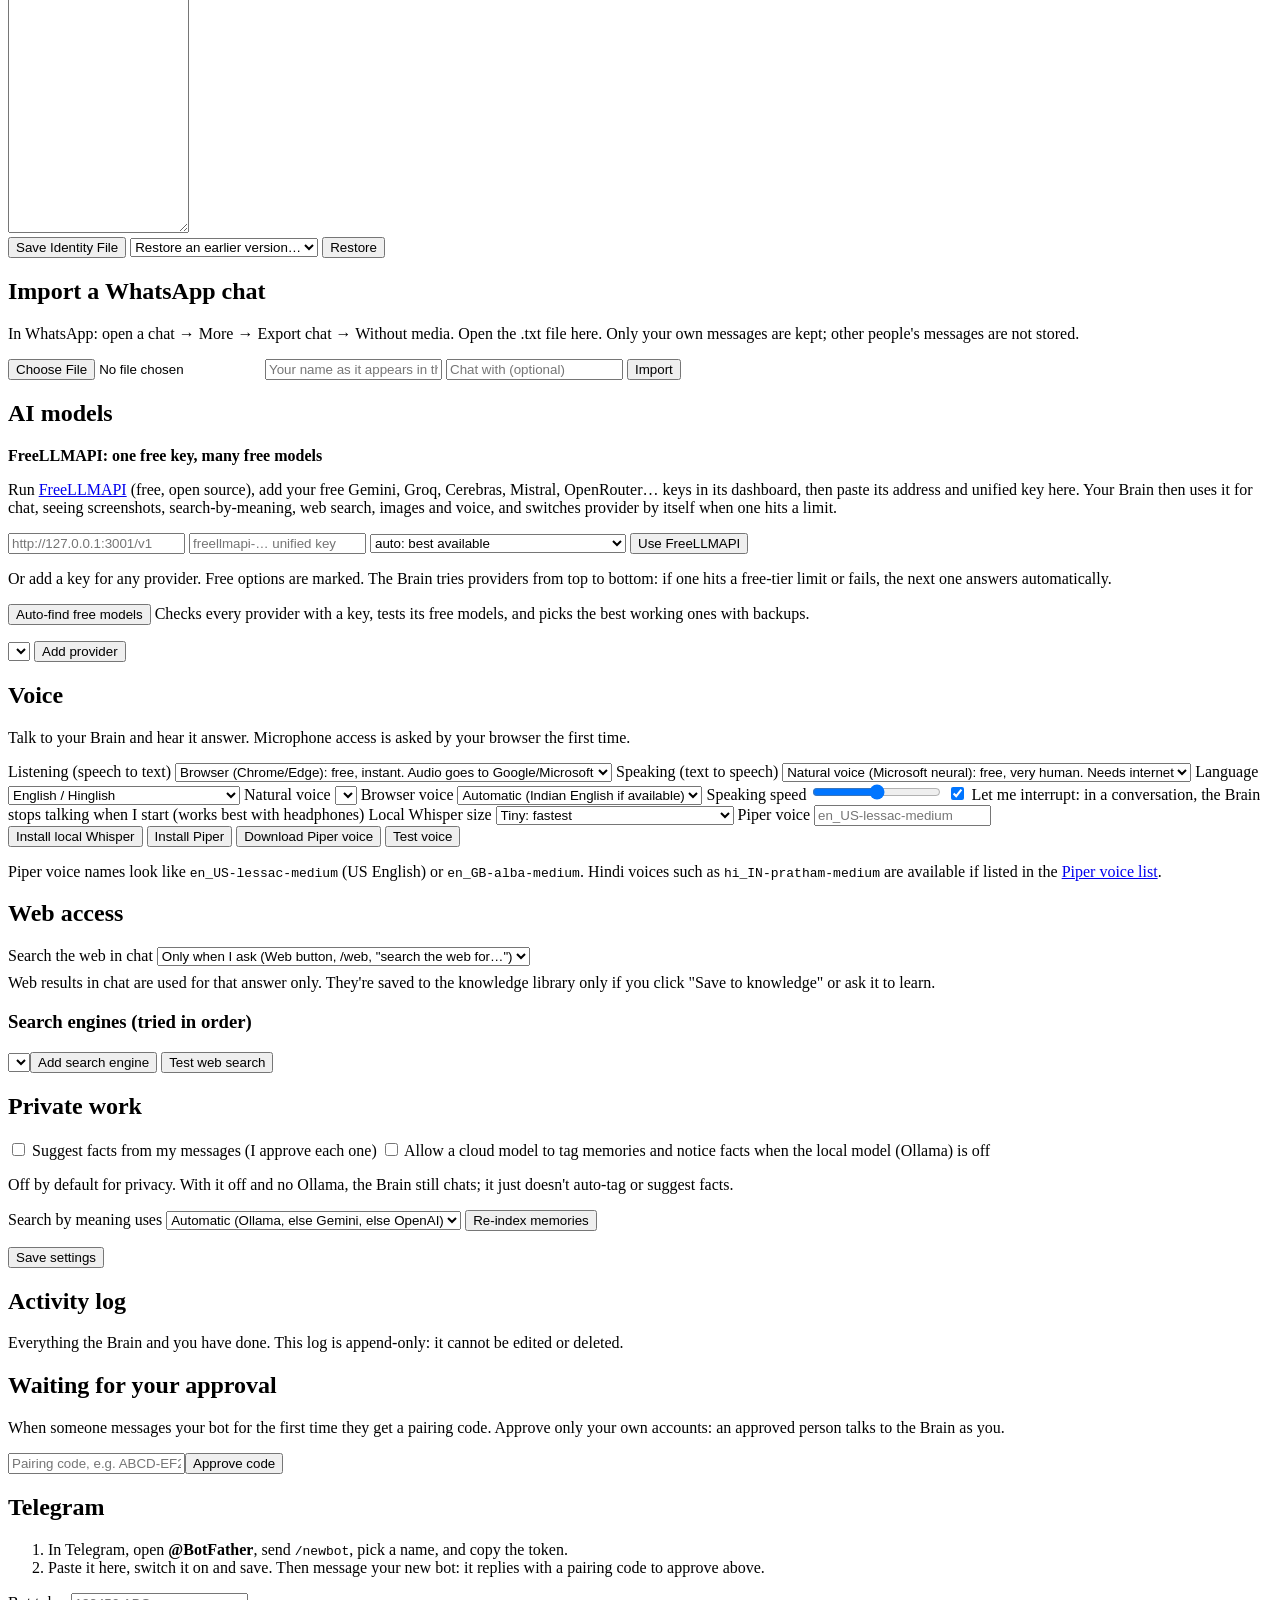
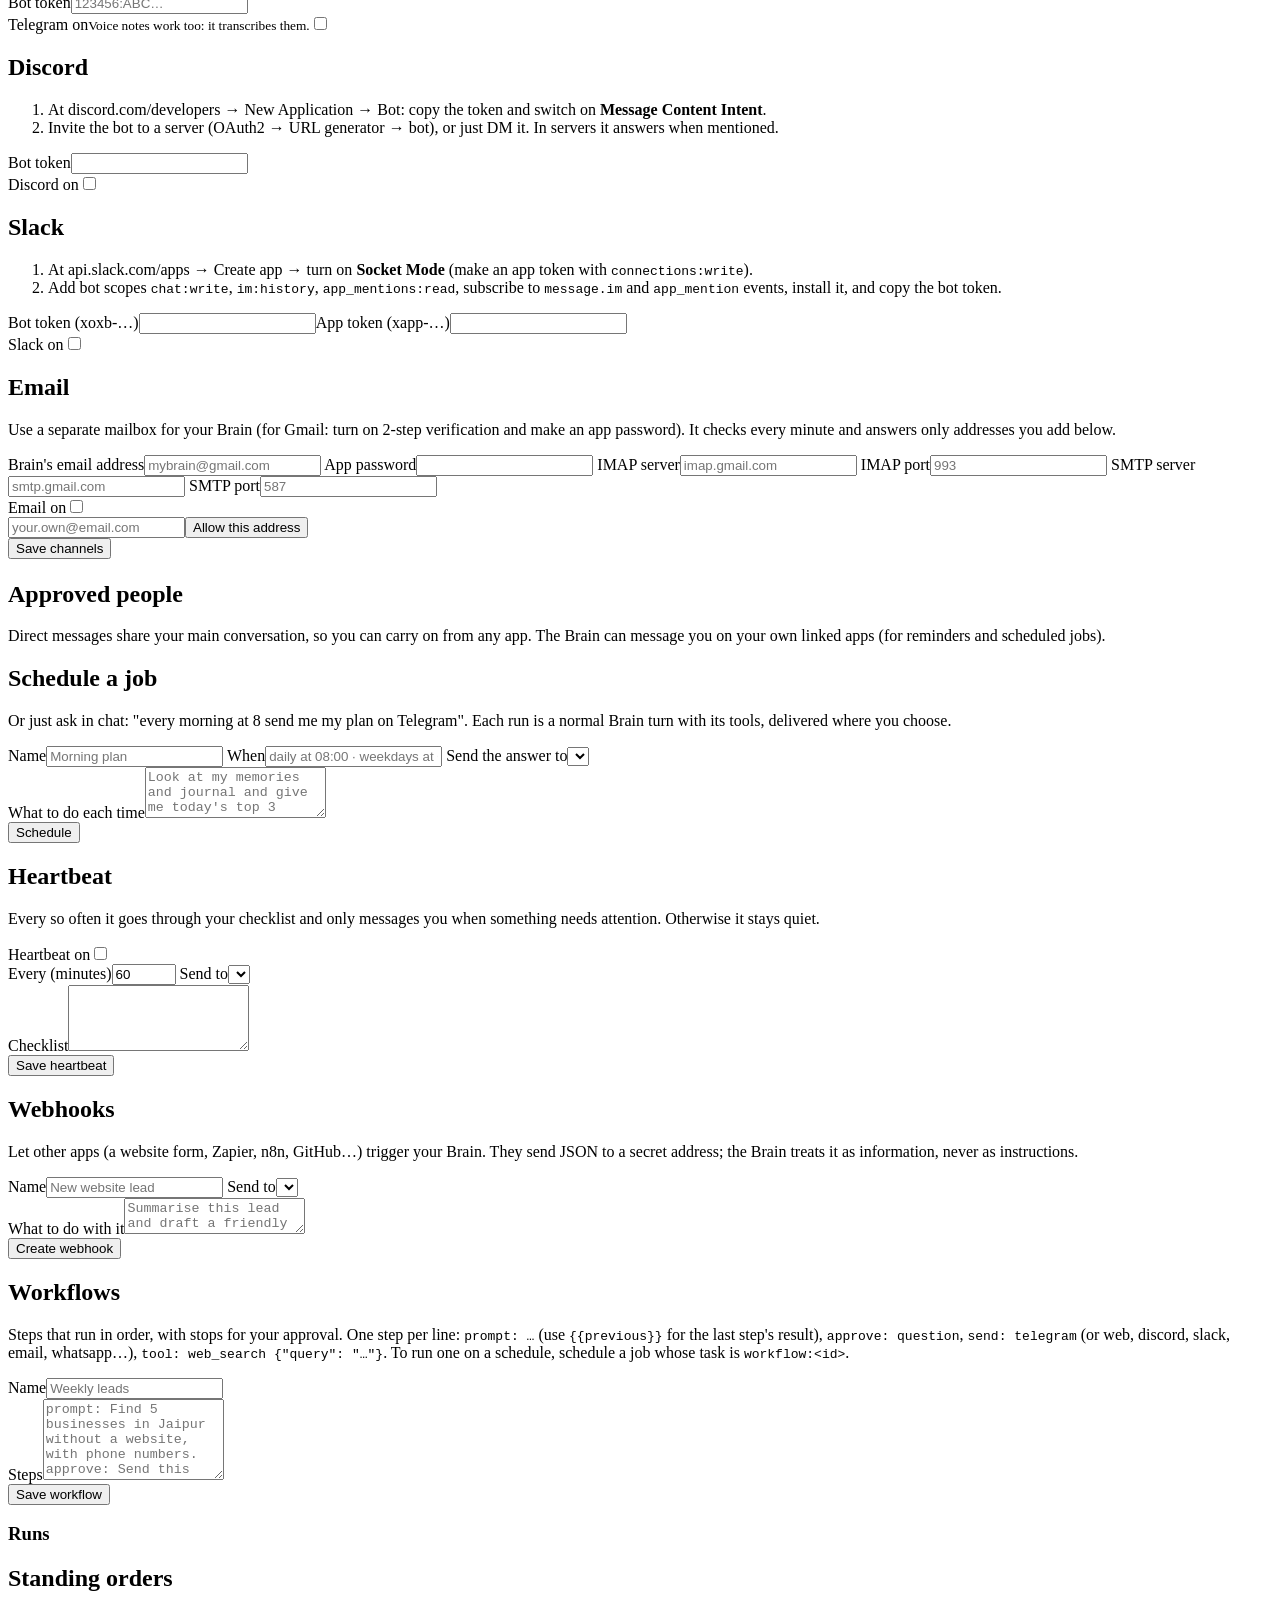
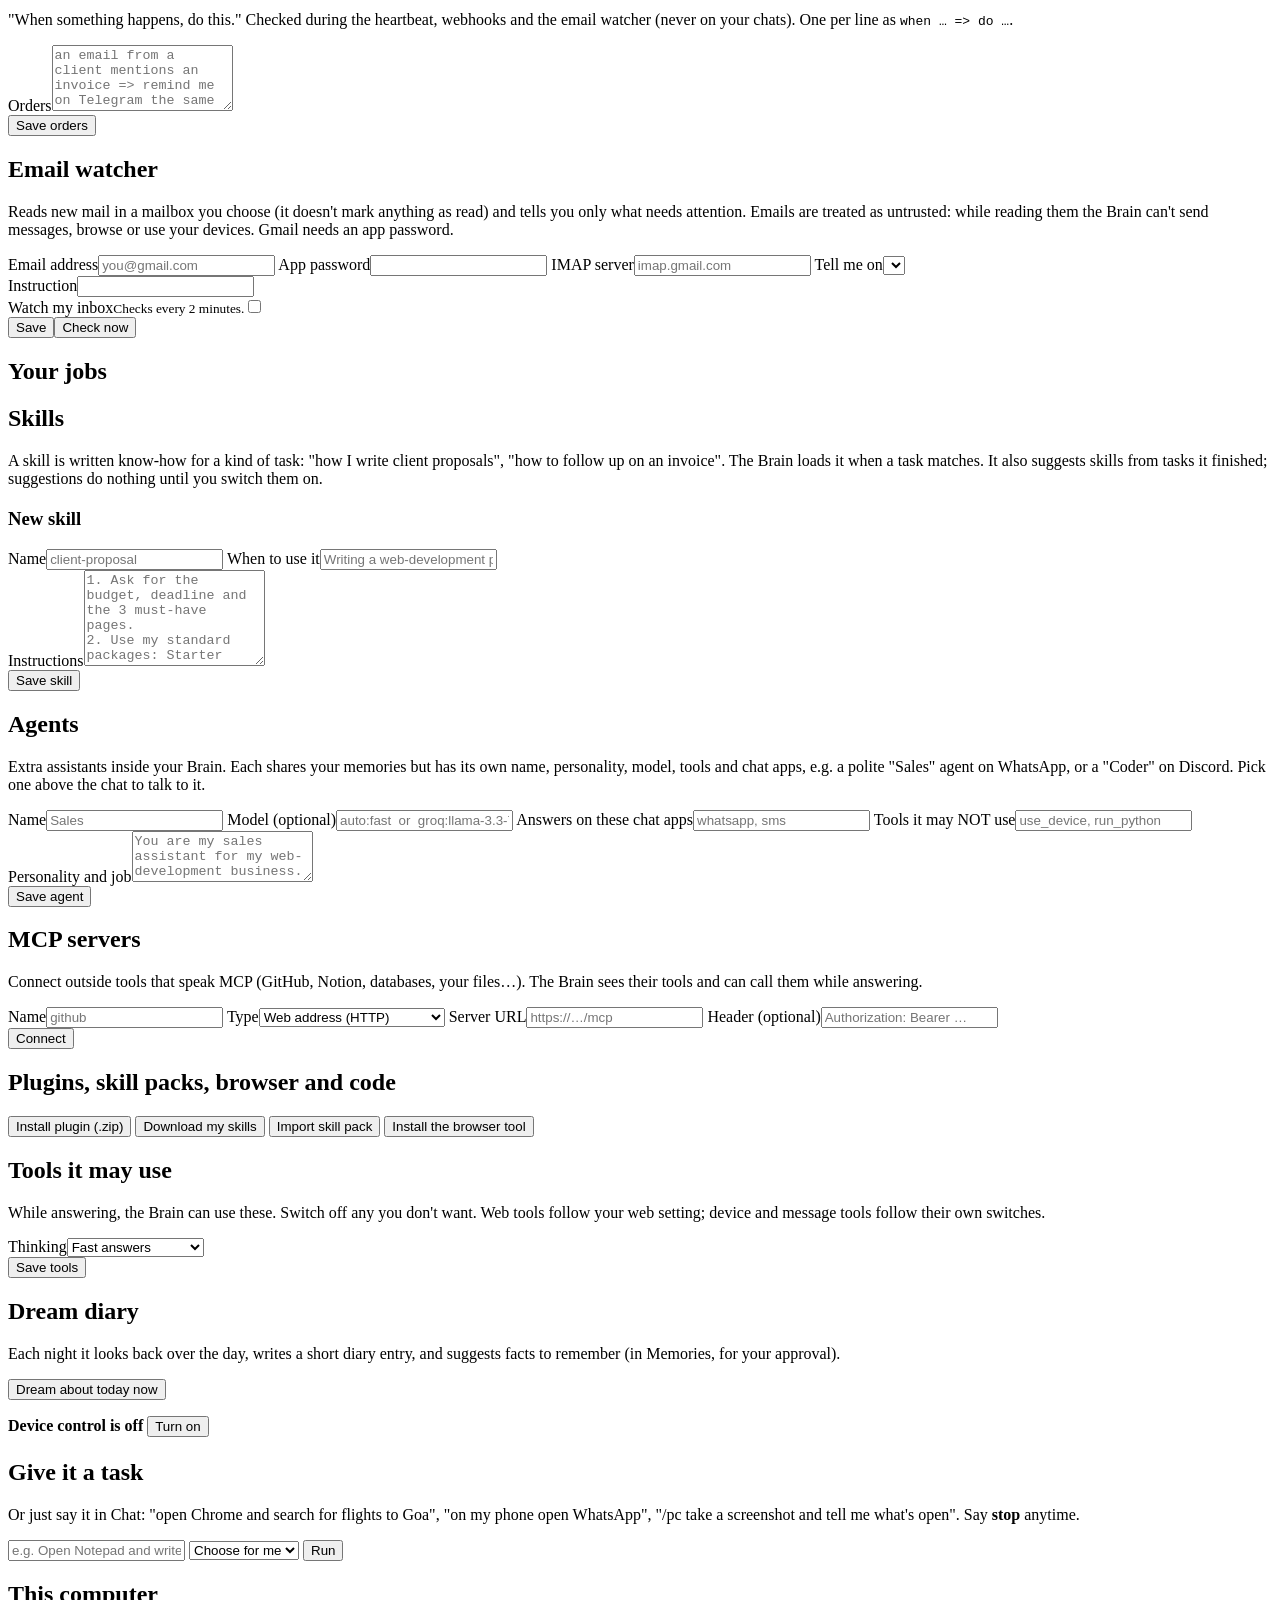
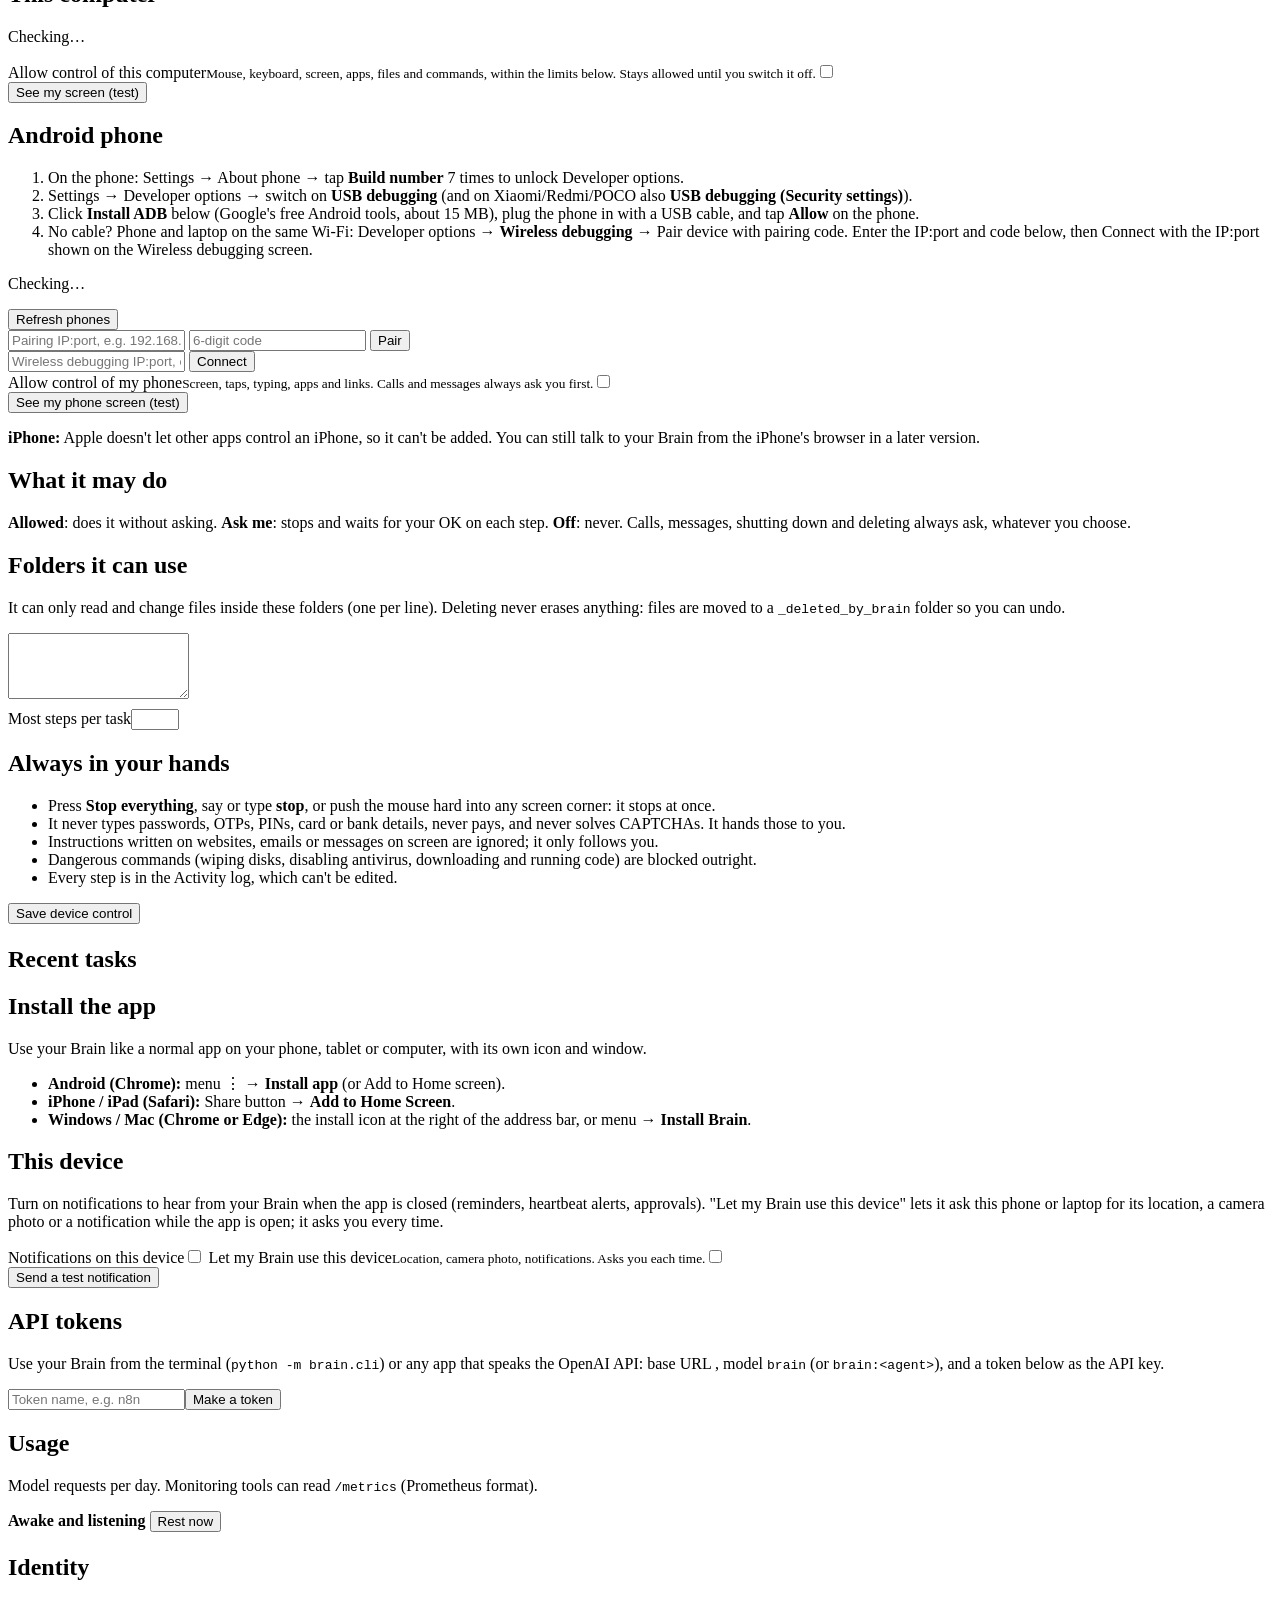
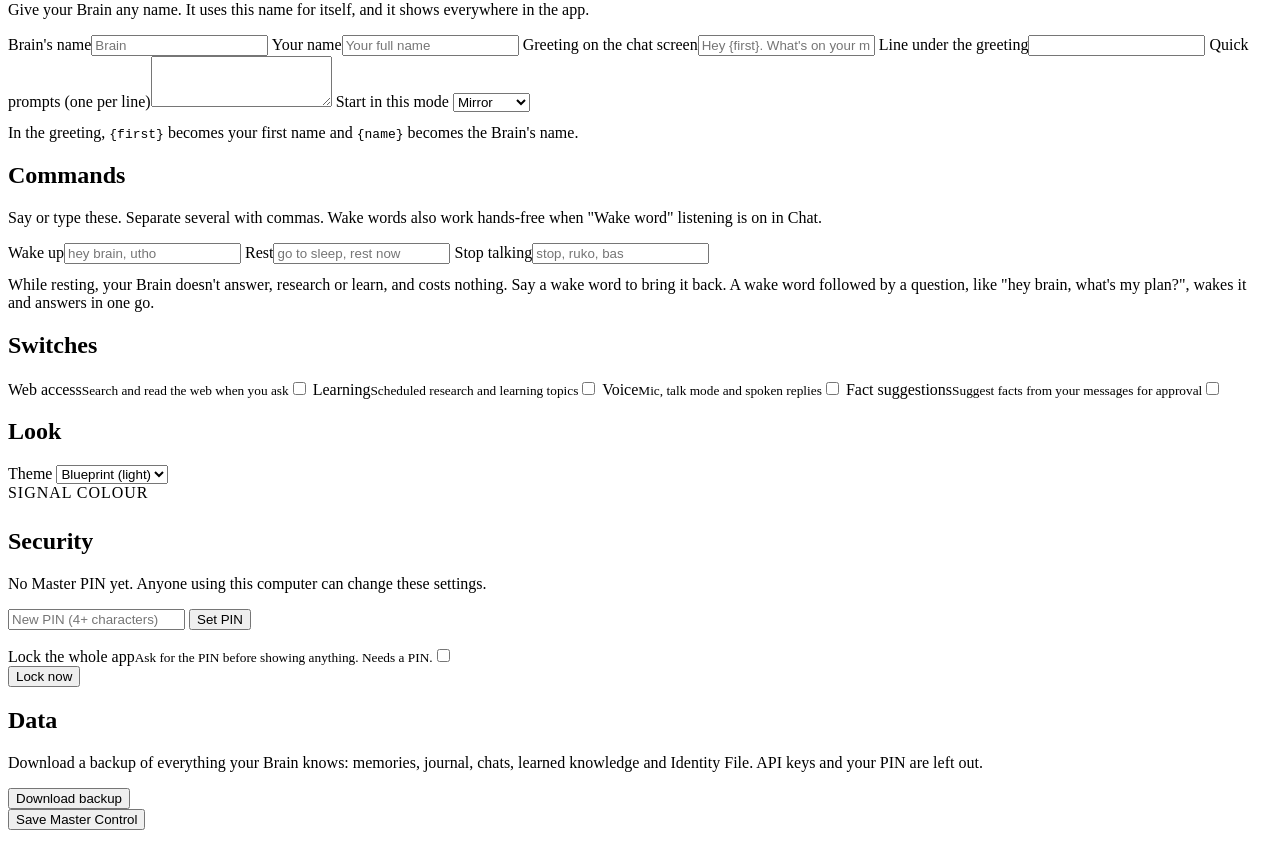
==== commit 533910df: "feat: instant duplex voice, barge-in, Hindi voices, stable settings, Teams and Google Chat - Voice: " ====
--- a/web/index.html
+++ b/web/index.html
@@ -337,6 +337,7 @@
         <label>Browser voice
           <select id="v-bvoice"><option value="">Automatic (Indian English if available)</option></select></label>
         <label>Speaking speed <input type="range" id="v-rate" min="0.7" max="1.5" step="0.05"></label>
+        <label class="check"><input type="checkbox" id="v-barge" checked> Let me interrupt: in a conversation, the Brain stops talking when I start (works best with headphones)</label>
         <label>Local Whisper size
           <select id="v-wmodel"><option value="tiny">Tiny: fastest</option><option value="base">Base: good balance</option>
             <option value="small">Small: more accurate</option><option value="medium">Medium: best, needs a strong laptop</option></select></label>
@@ -881,6 +882,7 @@
 <script src="/static/agentui.js"></script>
 <script src="/static/extras.js"></script>
 <script src="/static/more.js"></script>
+<script src="/static/voice-duplex.js"></script>
 <script src="/static/voice.js"></script>
 </body>
 </html>
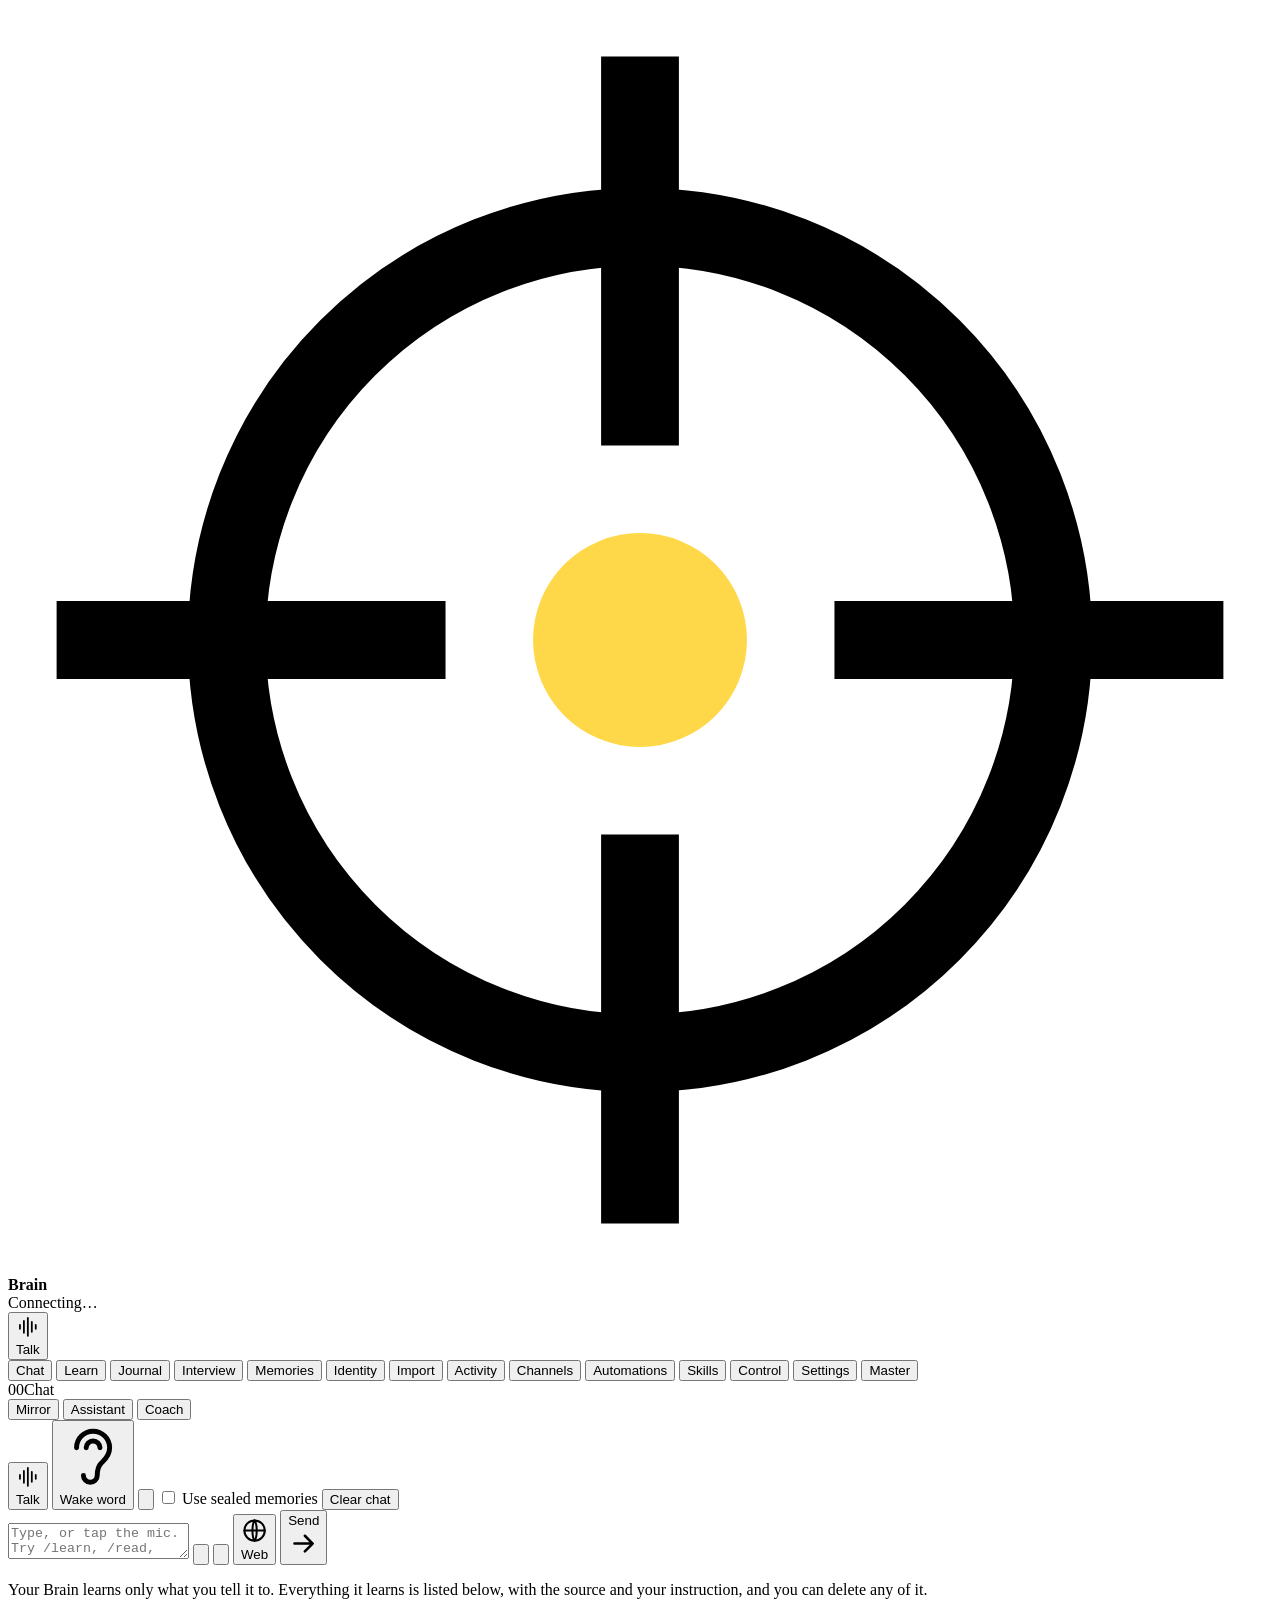
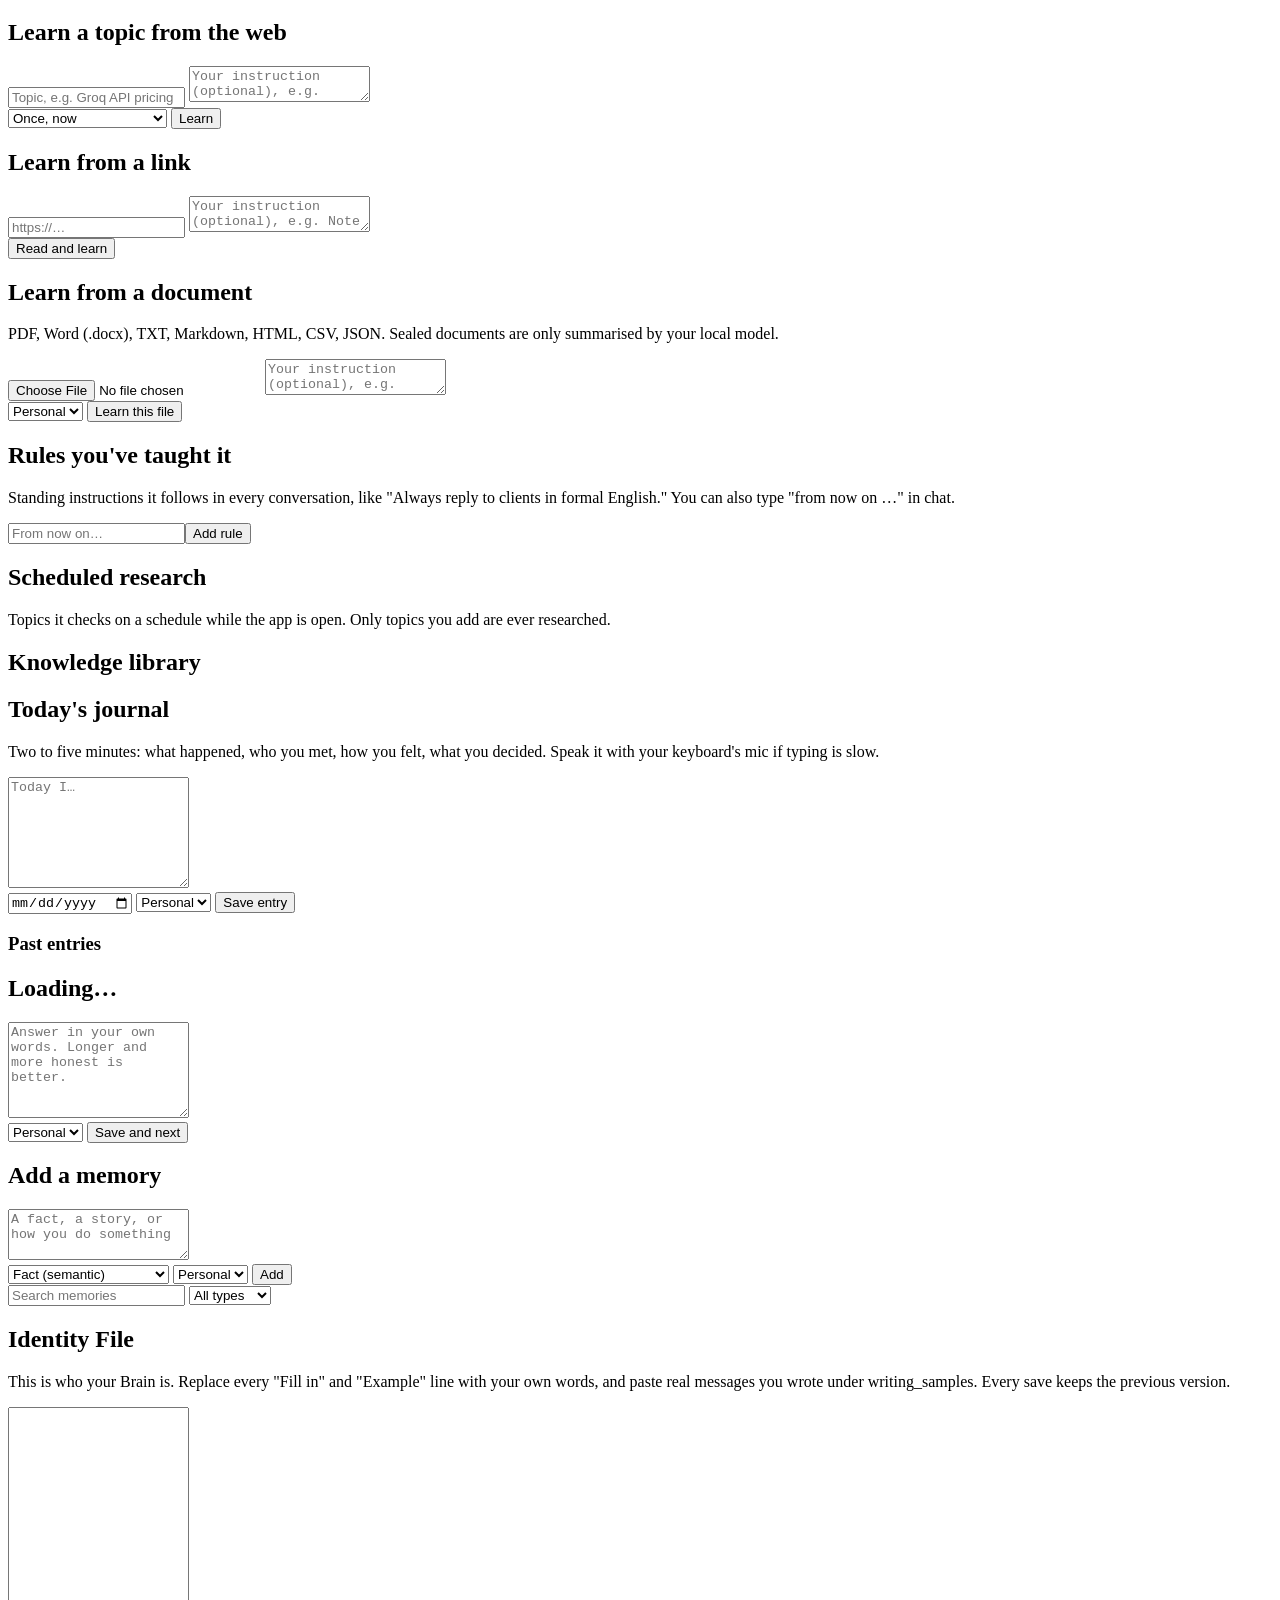
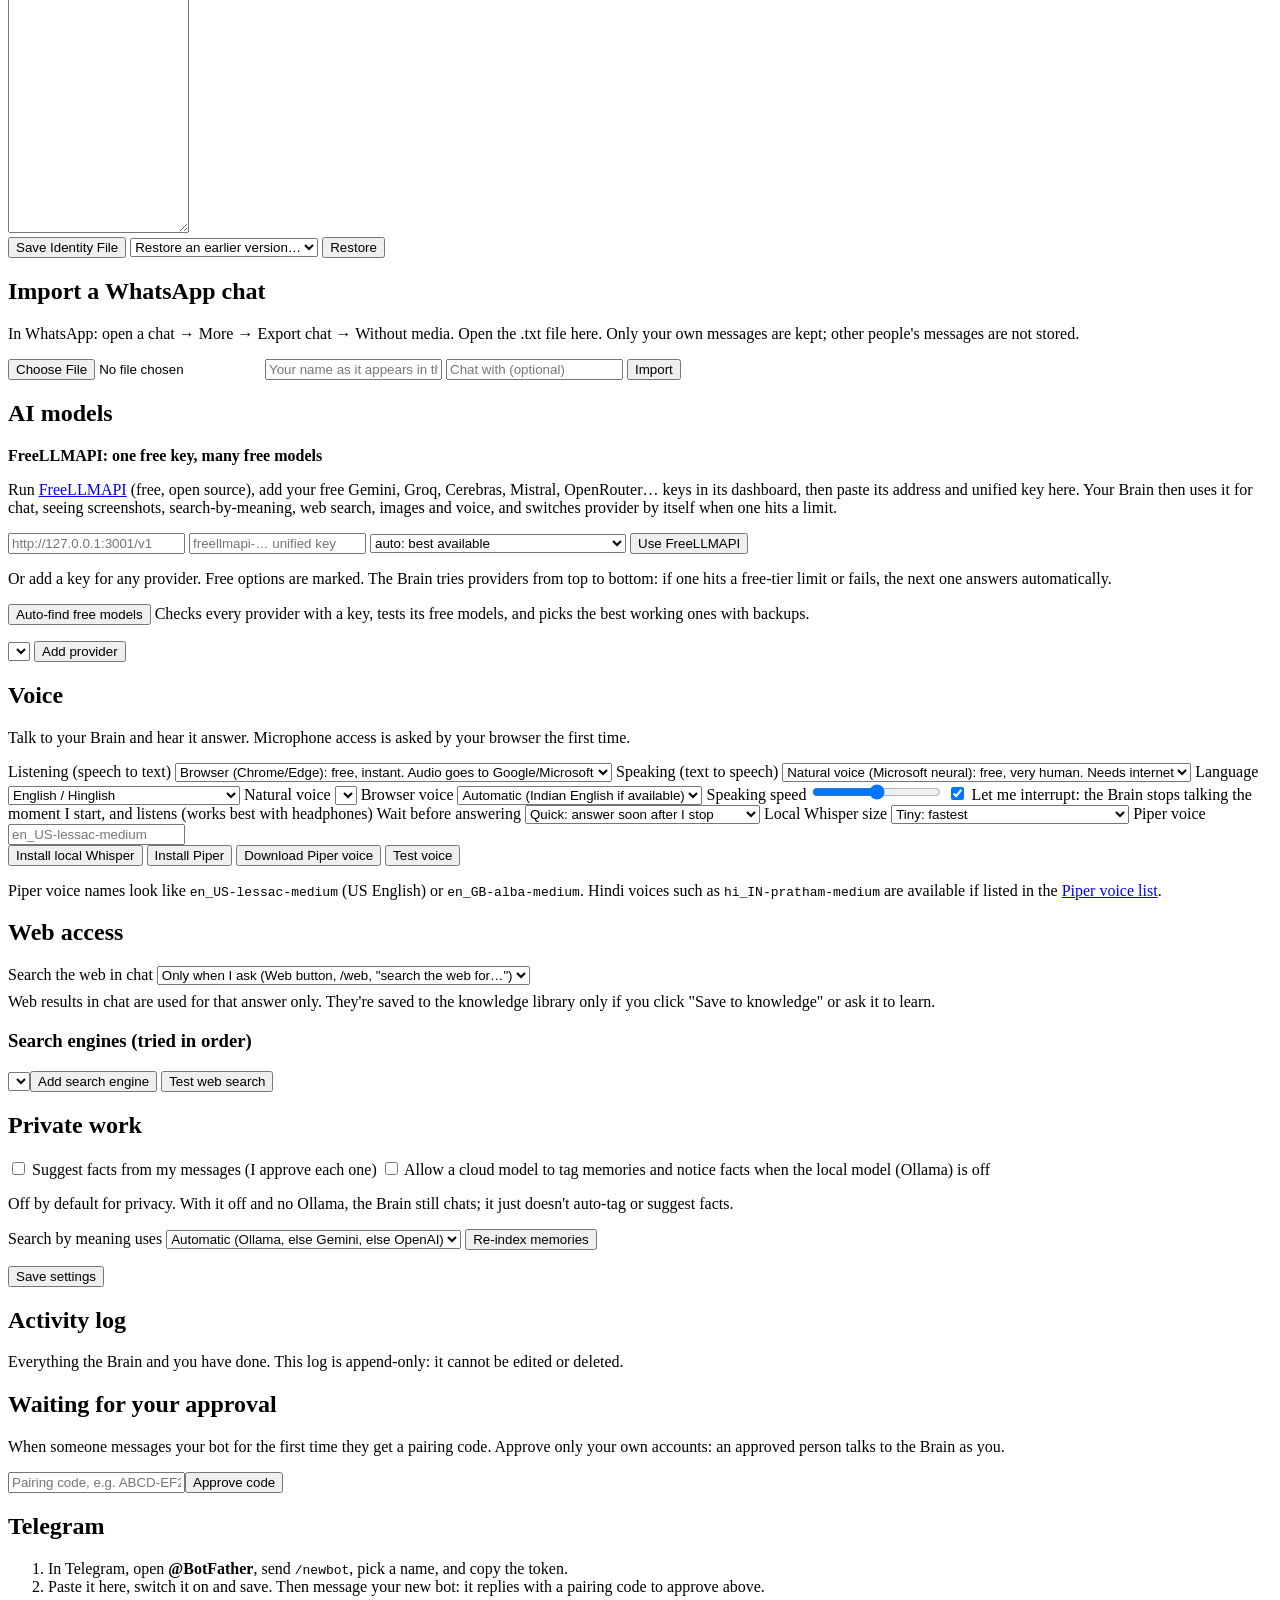
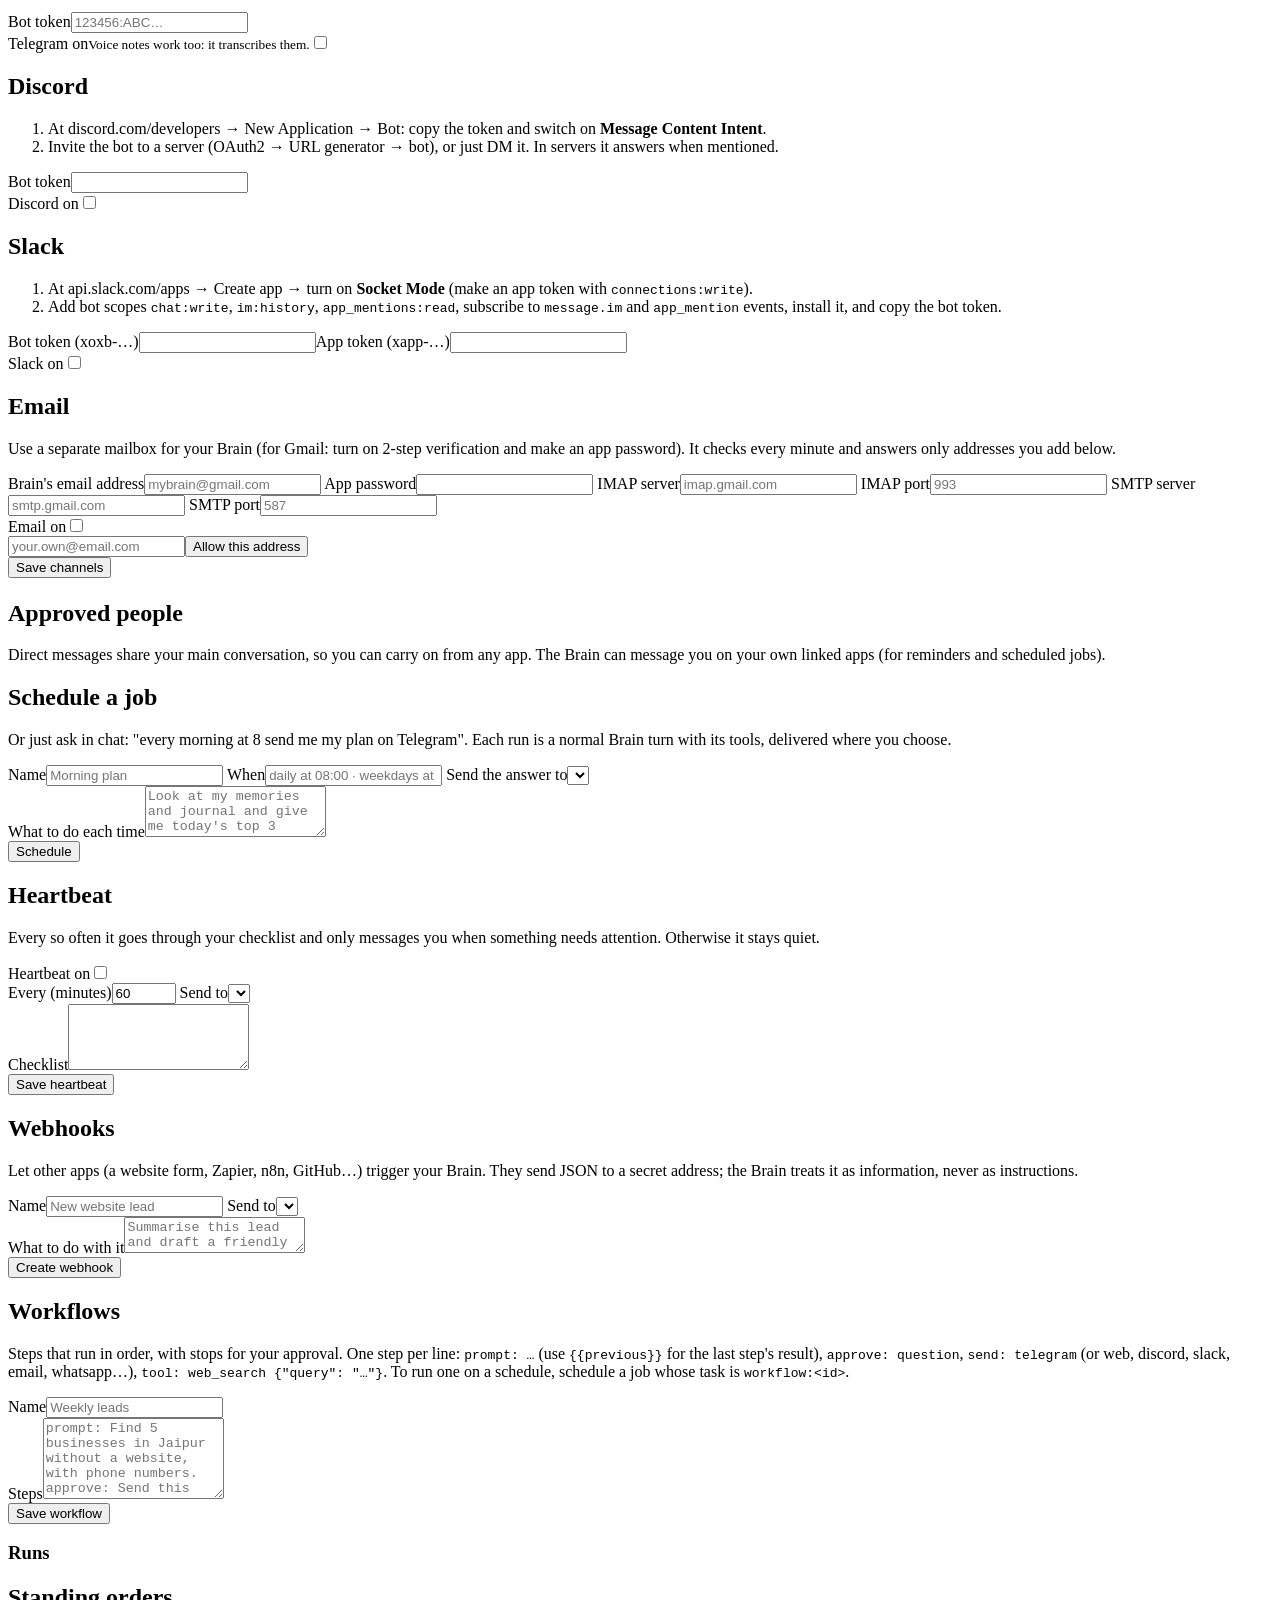
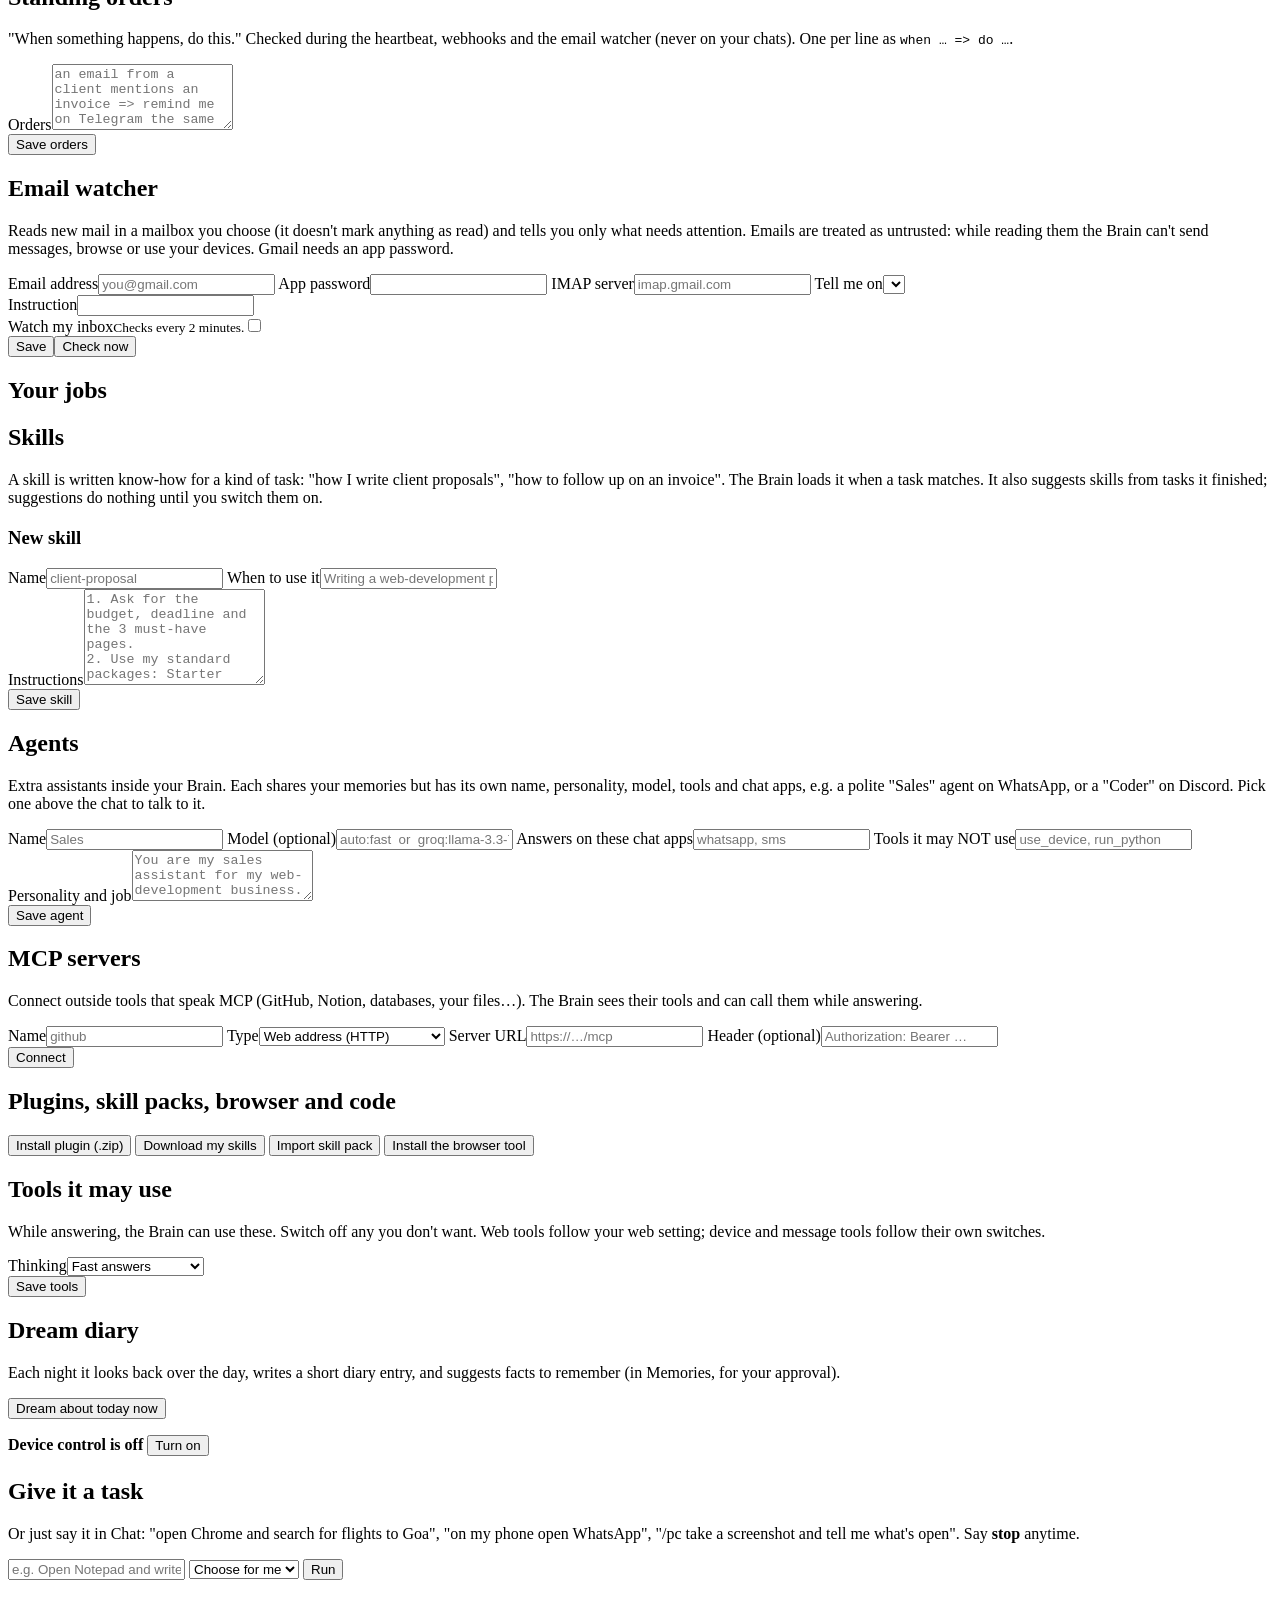
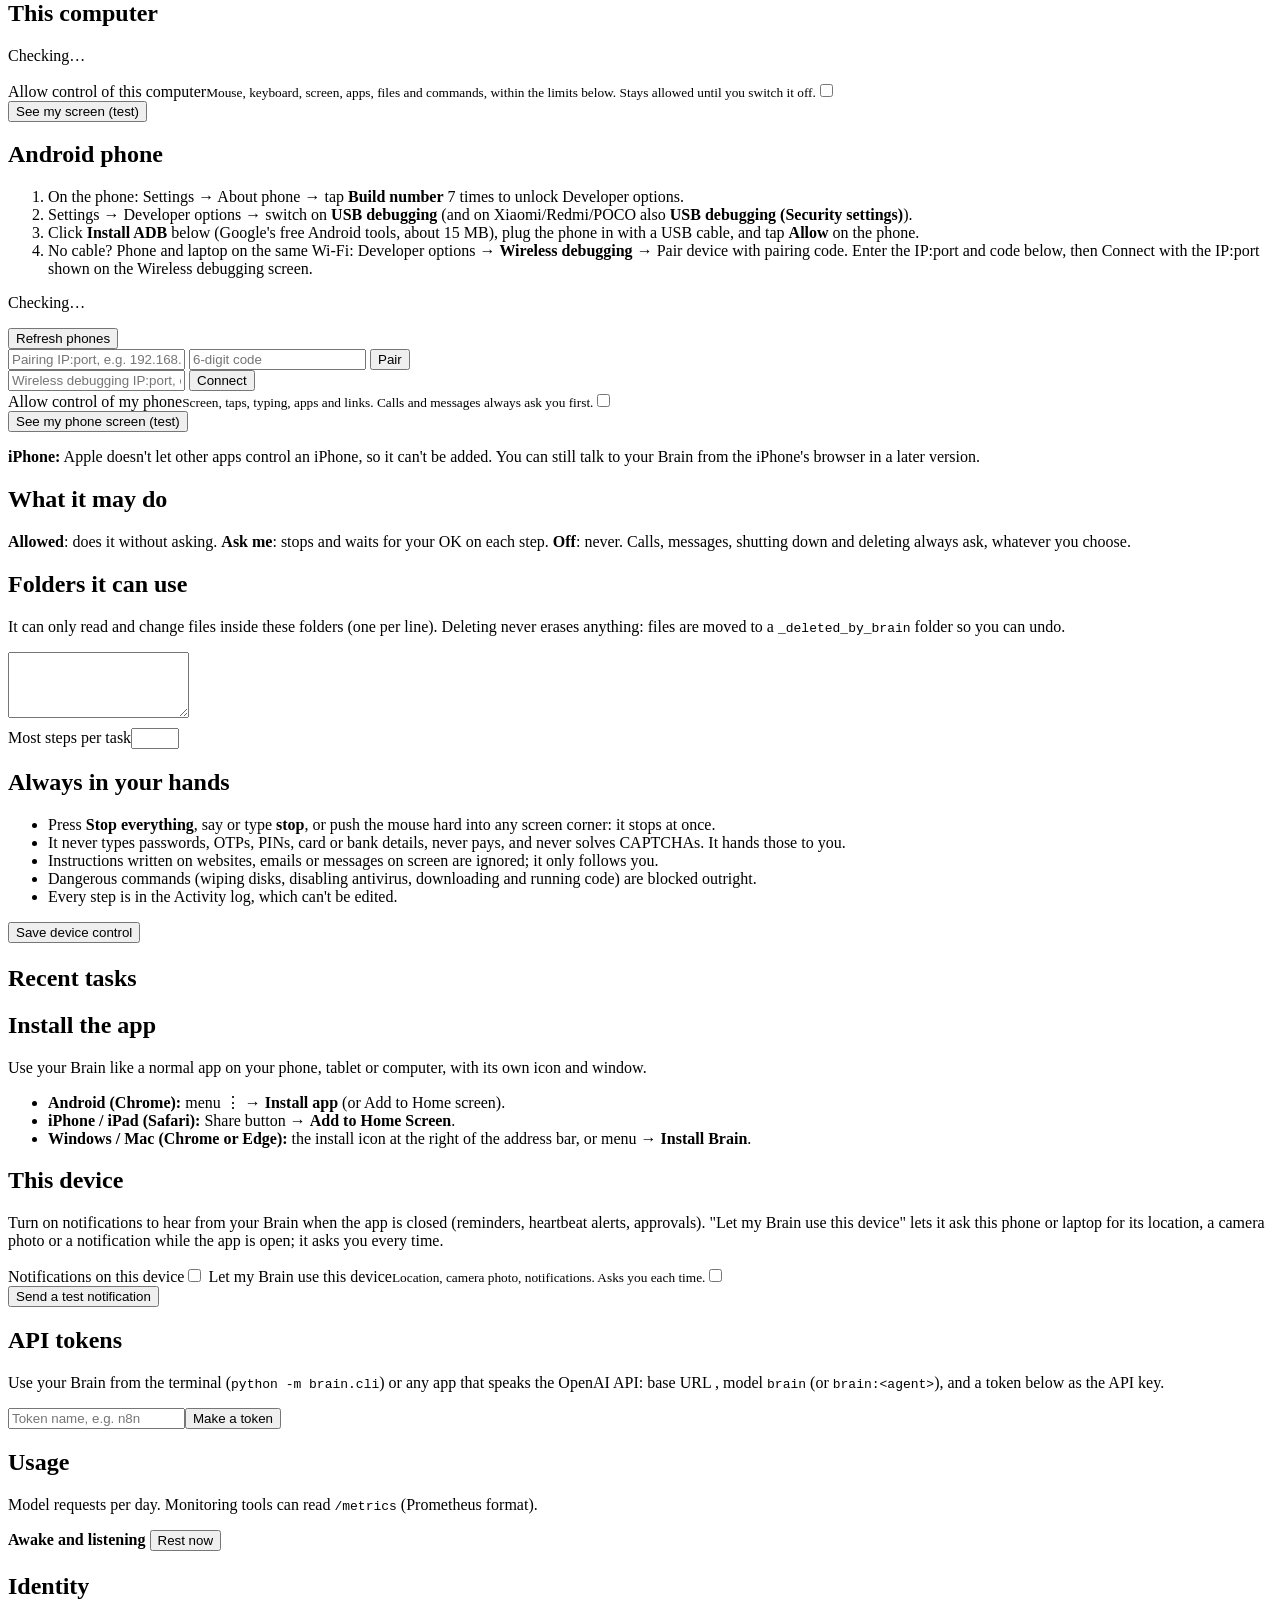
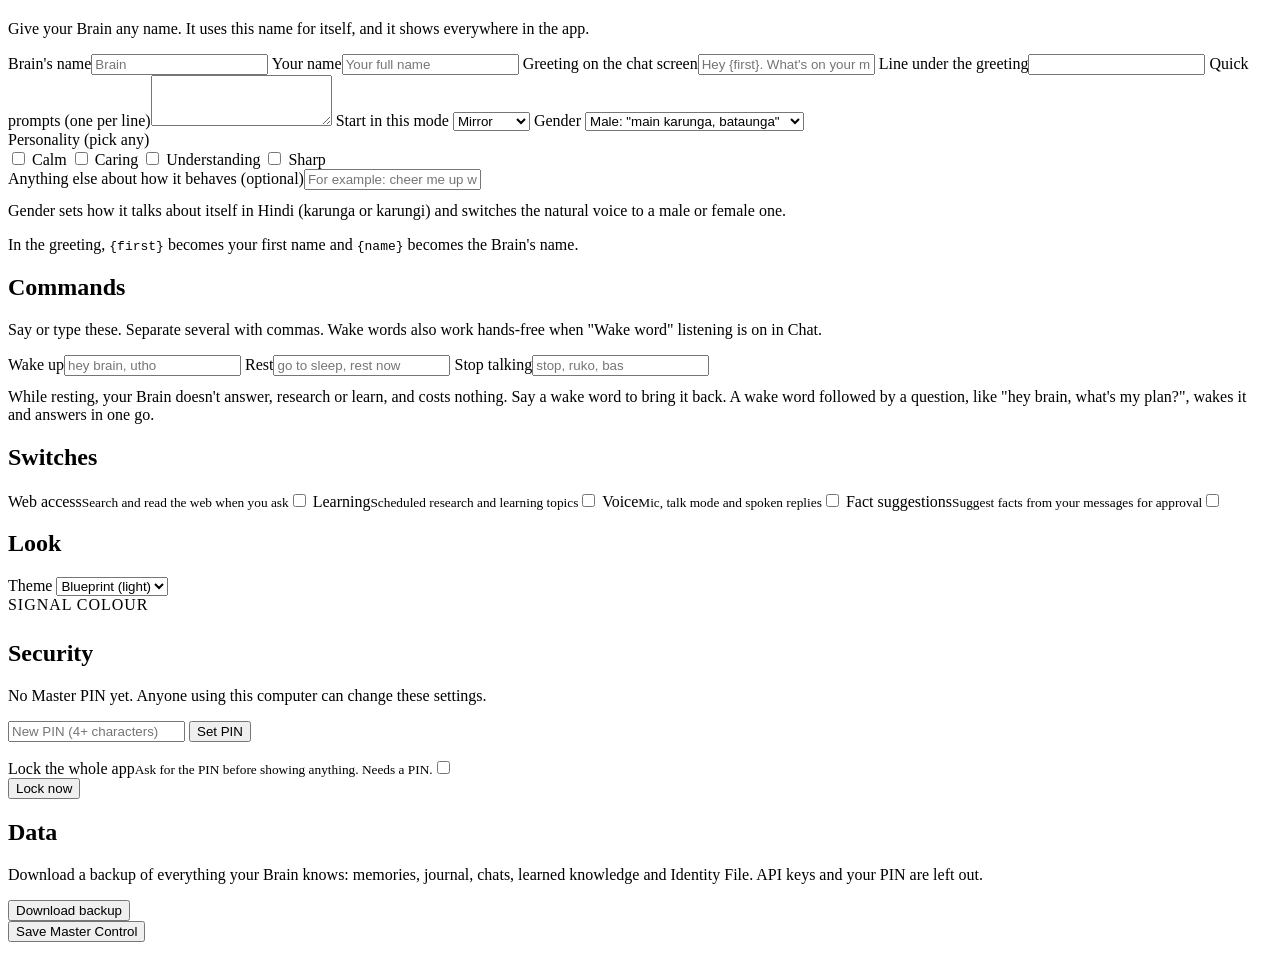
==== commit c2dd93b1: "feat: natural turn-taking, reliable interrupting, personality and gender - Waits for you to finish: " ====
--- a/web/index.html
+++ b/web/index.html
@@ -337,7 +337,9 @@
         <label>Browser voice
           <select id="v-bvoice"><option value="">Automatic (Indian English if available)</option></select></label>
         <label>Speaking speed <input type="range" id="v-rate" min="0.7" max="1.5" step="0.05"></label>
-        <label class="check"><input type="checkbox" id="v-barge" checked> Let me interrupt: in a conversation, the Brain stops talking when I start (works best with headphones)</label>
+        <label class="check"><input type="checkbox" id="v-barge" checked> Let me interrupt: the Brain stops talking the moment I start, and listens (works best with headphones)</label>
+        <label>Wait before answering
+          <select id="v-patience"><option value="quick">Quick: answer soon after I stop</option><option value="normal">Normal: let me finish my thought</option><option value="relaxed">Relaxed: I pause a lot while thinking</option></select></label>
         <label>Local Whisper size
           <select id="v-wmodel"><option value="tiny">Tiny: fastest</option><option value="base">Base: good balance</option>
             <option value="small">Small: more accurate</option><option value="medium">Medium: best, needs a strong laptop</option></select></label>
@@ -813,7 +815,18 @@
           <label class="field wide">Quick prompts (one per line)<textarea id="m-suggest" rows="3"></textarea></label>
           <label class="field">Start in this mode
             <select id="m-mode"><option value="mirror">Mirror</option><option value="assistant">Assistant</option><option value="coach">Coach</option></select></label>
+          <label class="field">Gender
+            <select id="m-gender"><option value="male">Male: "main karunga, bataunga"</option><option value="female">Female: "main karungi, bataungi"</option></select></label>
+          <div class="field wide">Personality (pick any)
+            <div class="switches" id="m-traits">
+              <label class="check"><input type="checkbox" value="calm"> Calm</label>
+              <label class="check"><input type="checkbox" value="caring"> Caring</label>
+              <label class="check"><input type="checkbox" value="understanding"> Understanding</label>
+              <label class="check"><input type="checkbox" value="sharp"> Sharp</label>
+            </div></div>
+          <label class="field wide">Anything else about how it behaves (optional)<input id="m-behavior" maxlength="300" placeholder="For example: cheer me up when I'm low, and be honest even when it's hard to hear"></label>
         </div>
+        <p class="hint" style="margin-top:12px">Gender sets how it talks about itself in Hindi (karunga or karungi) and switches the natural voice to a male or female one.</p>
         <p class="hint" style="margin-top:12px">In the greeting, <code>{first}</code> becomes your first name and <code>{name}</code> becomes the Brain's name.</p>
       </div>
 
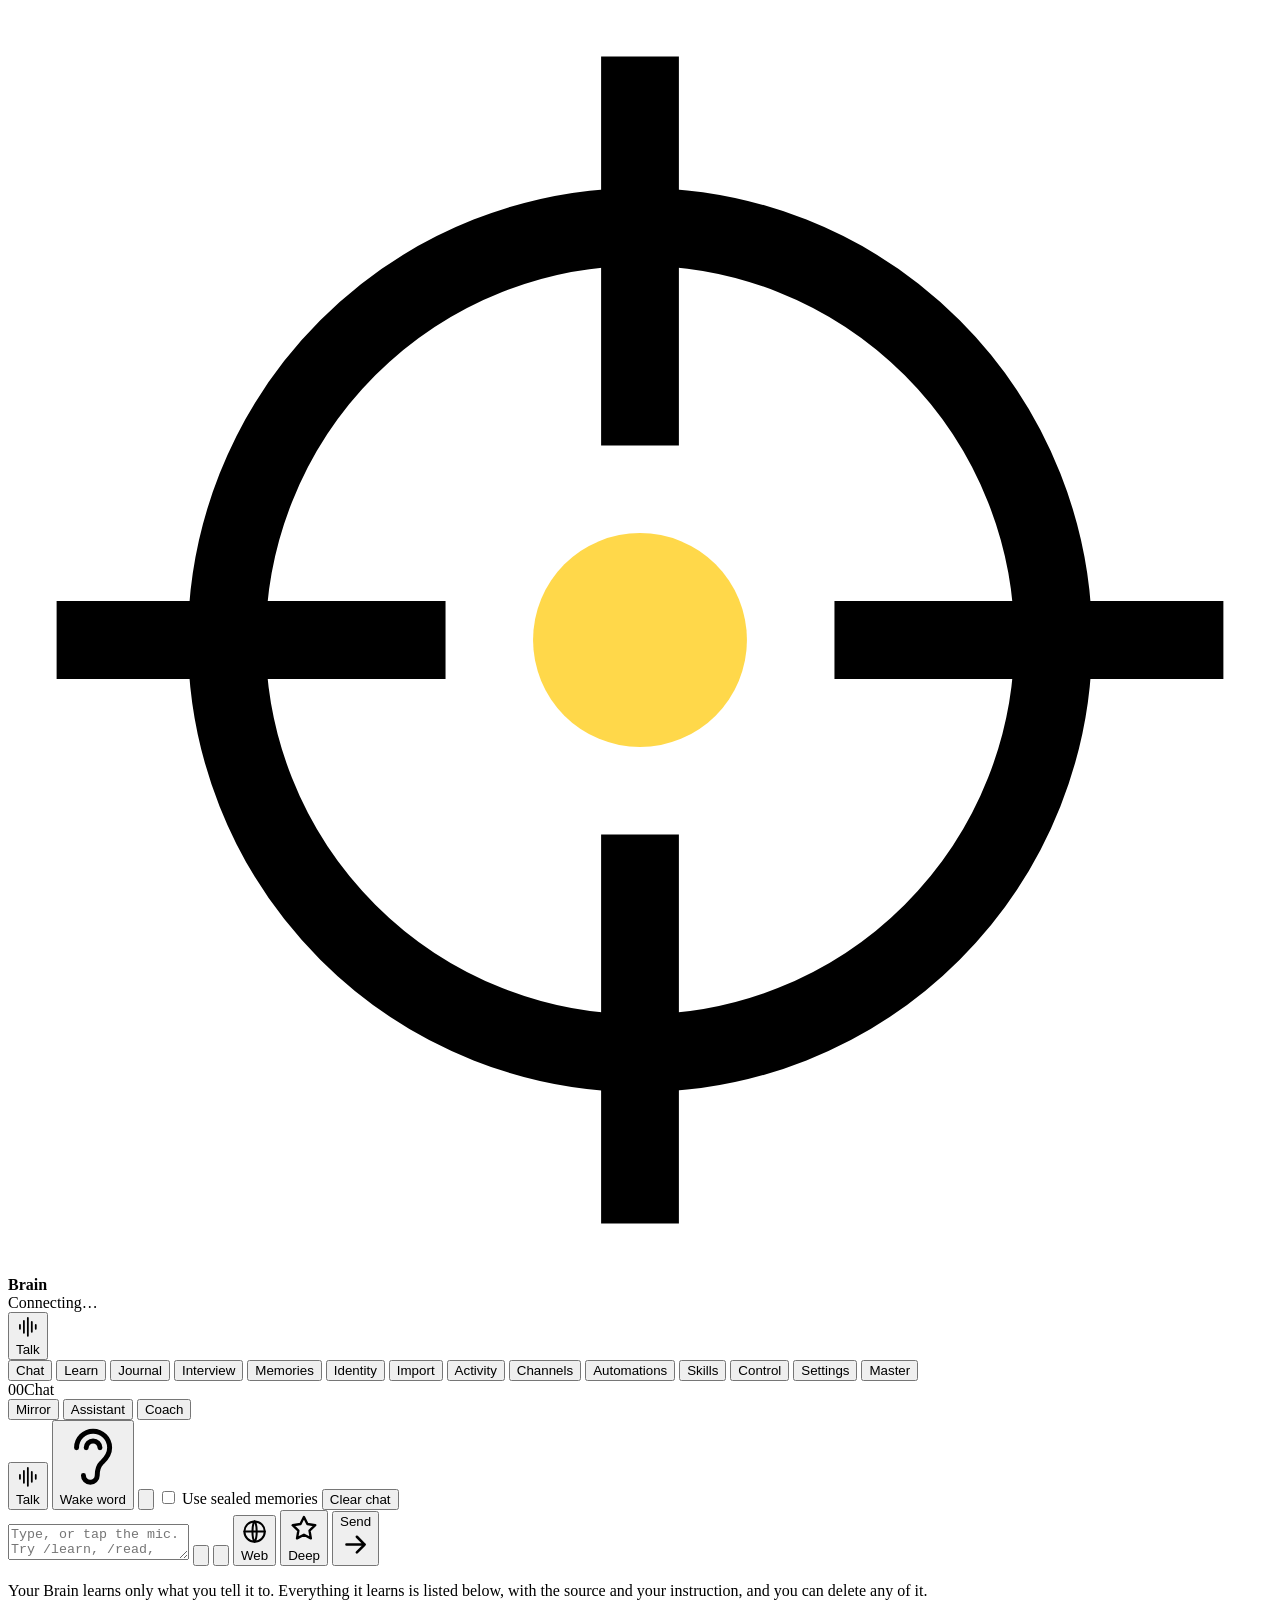
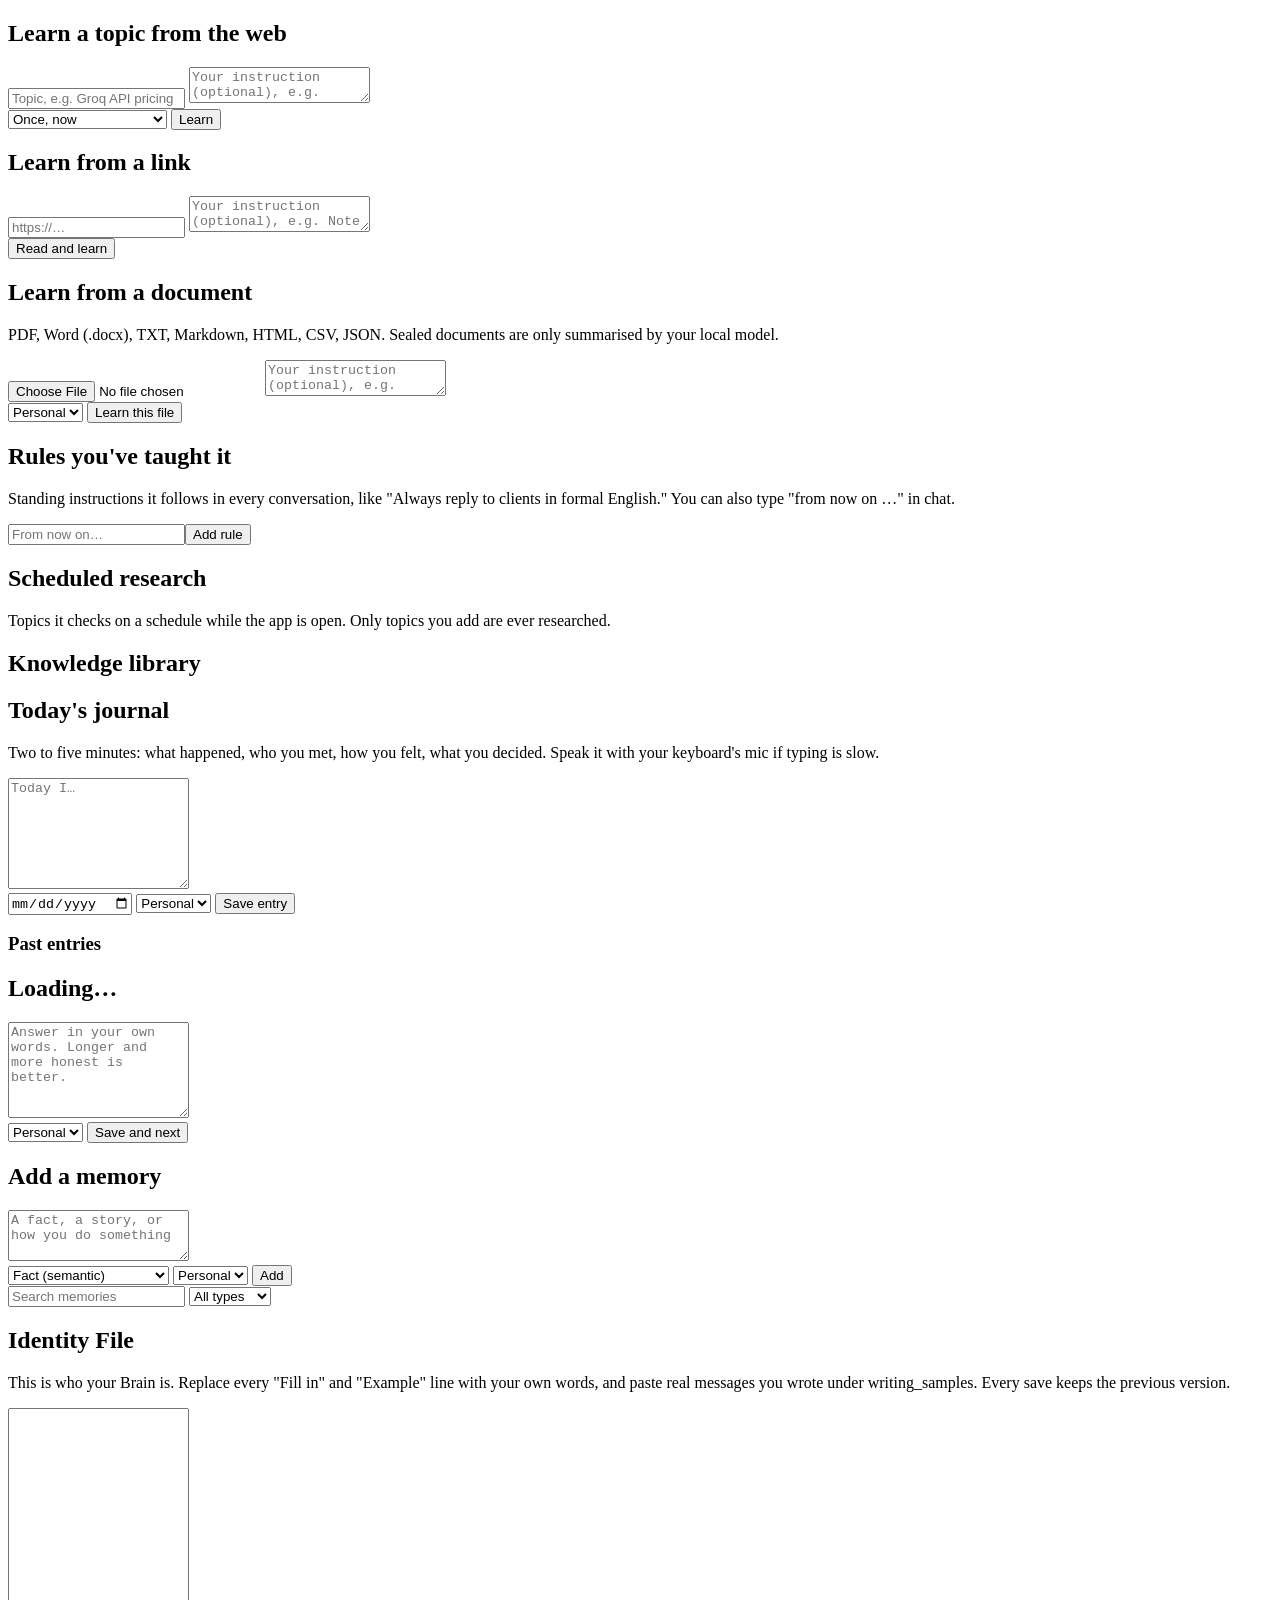
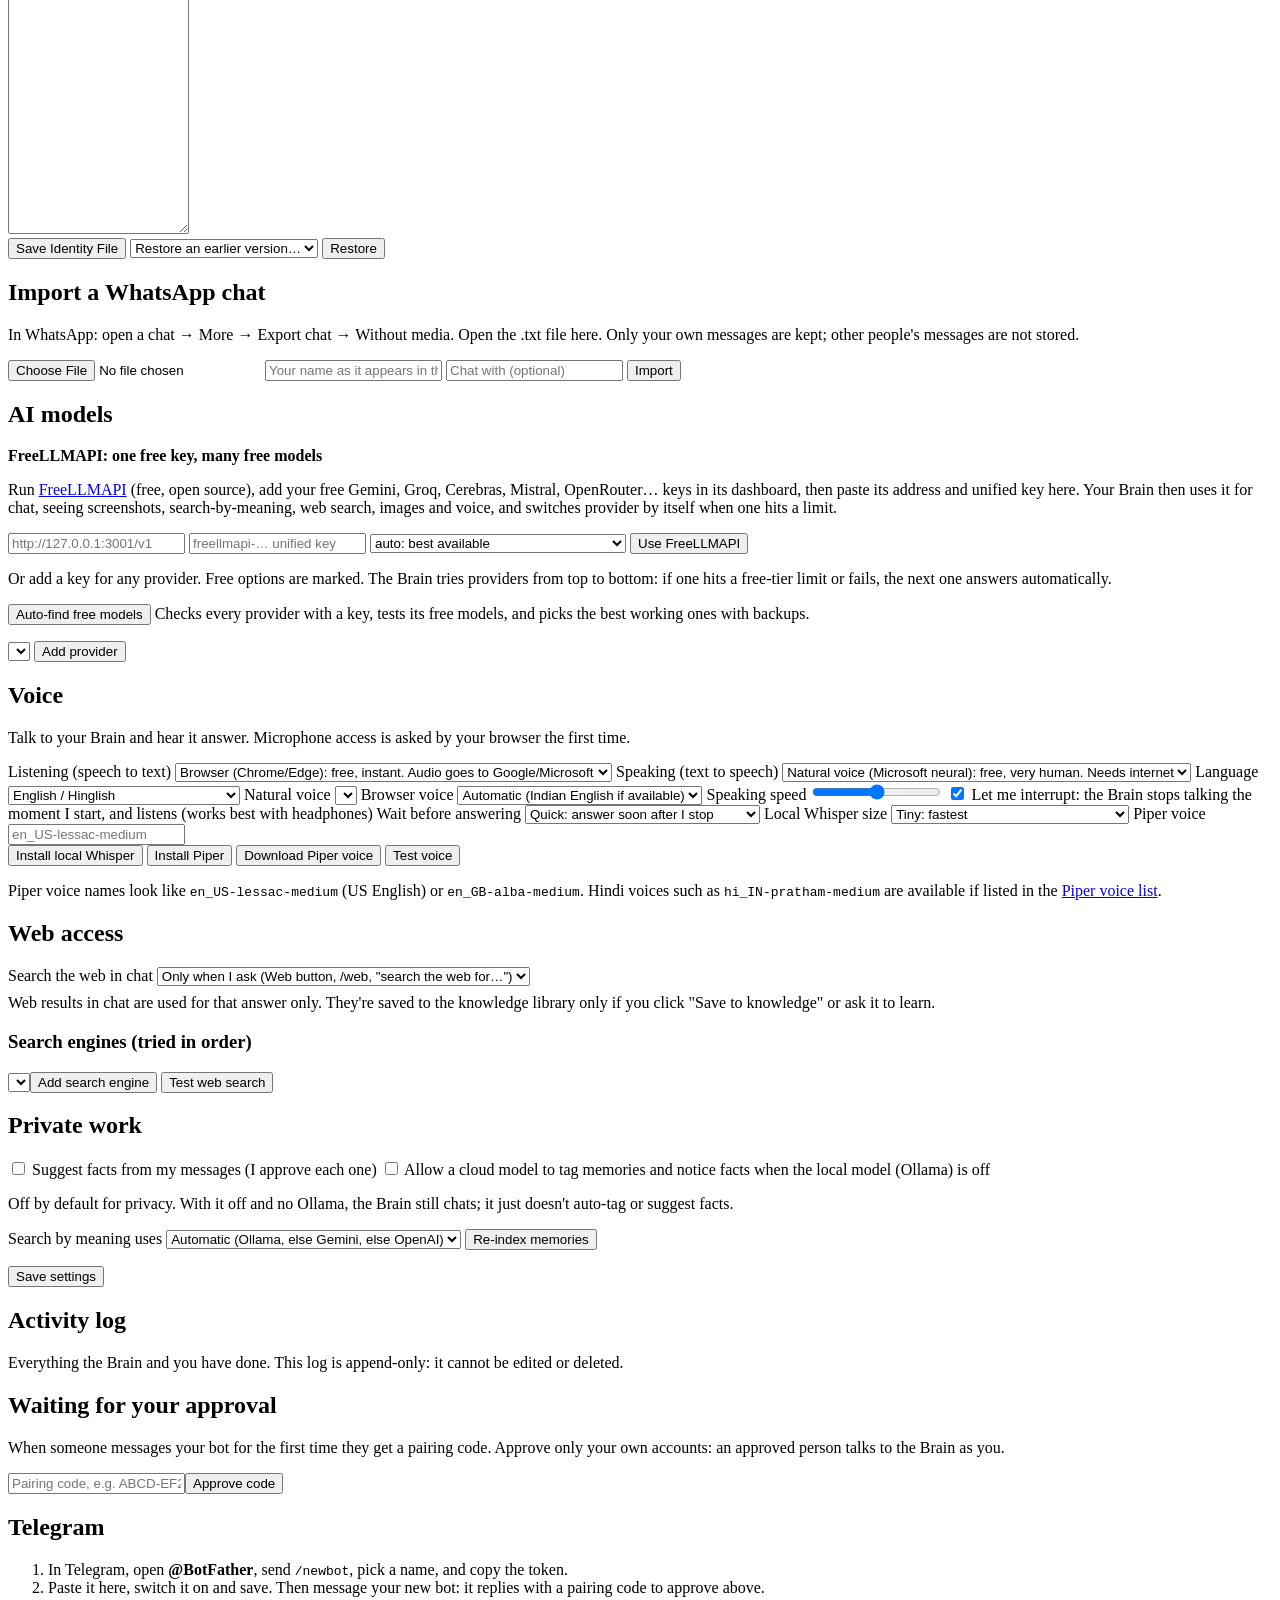
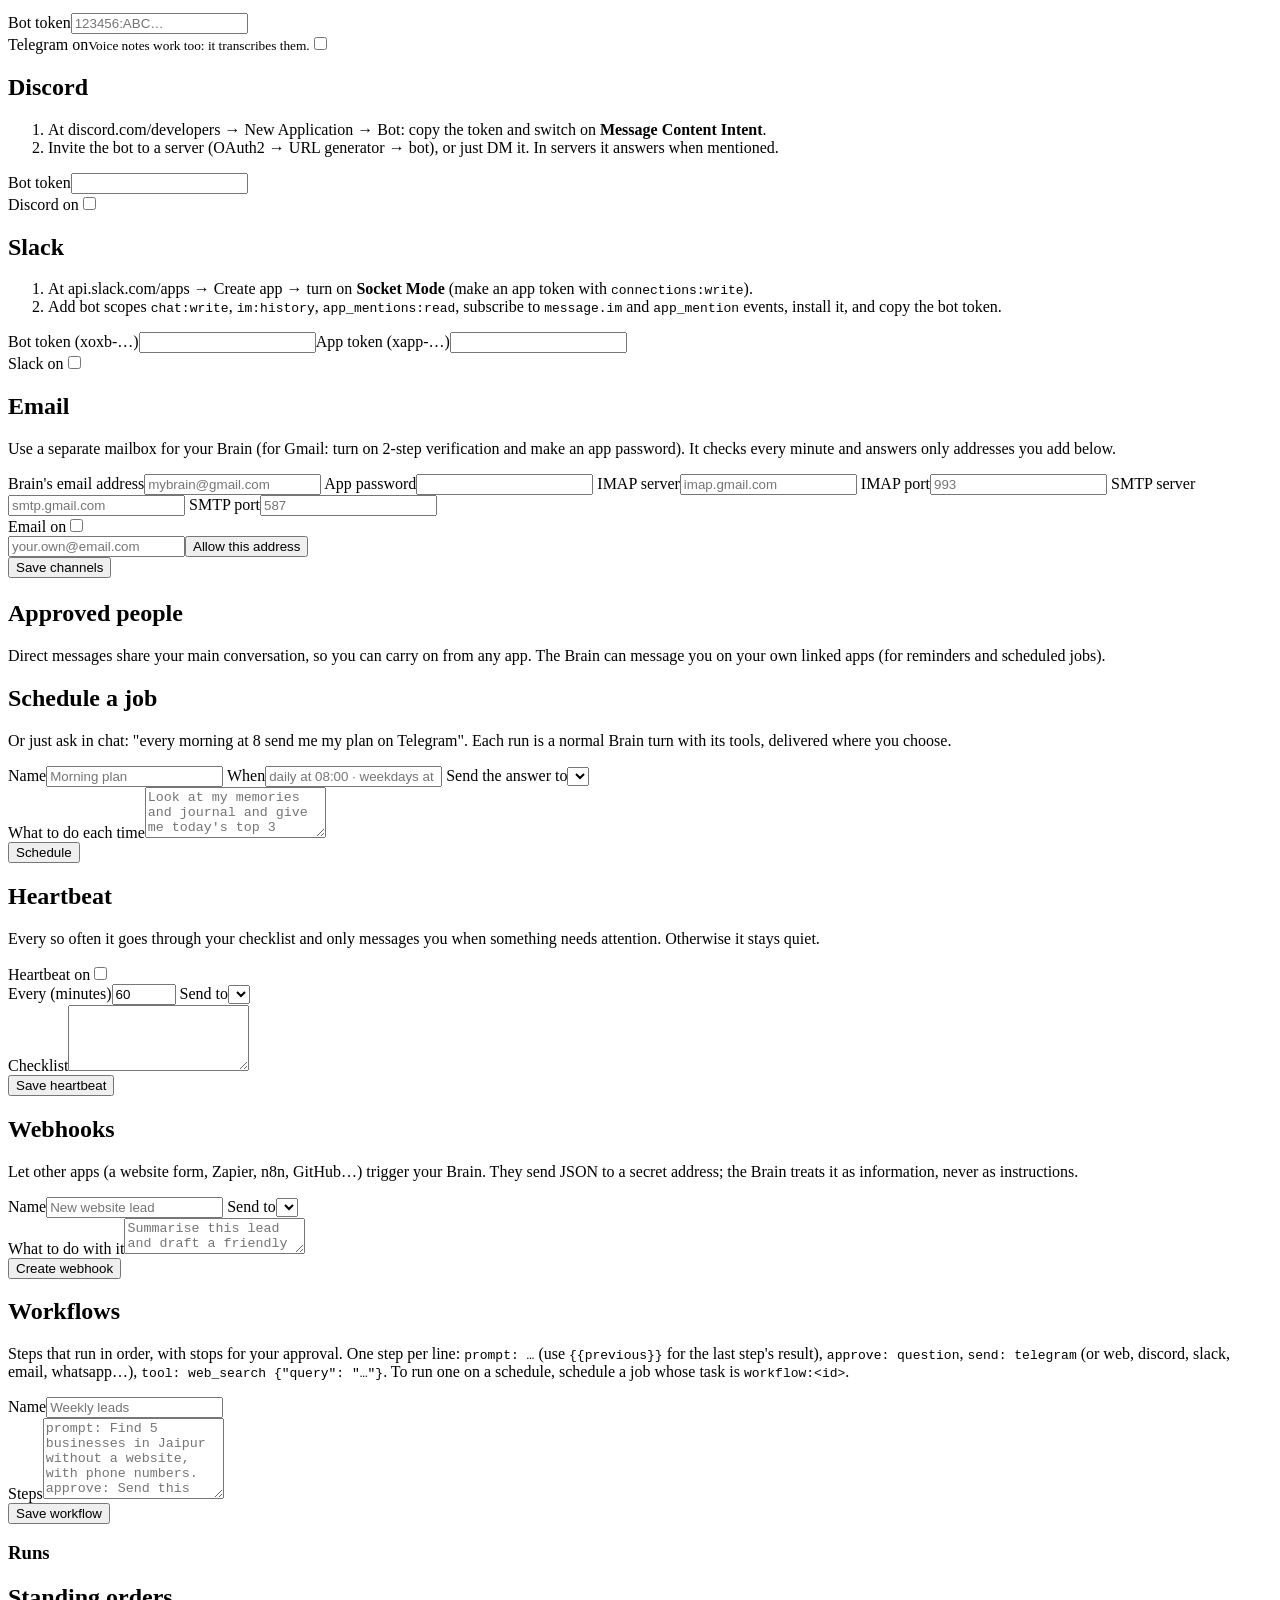
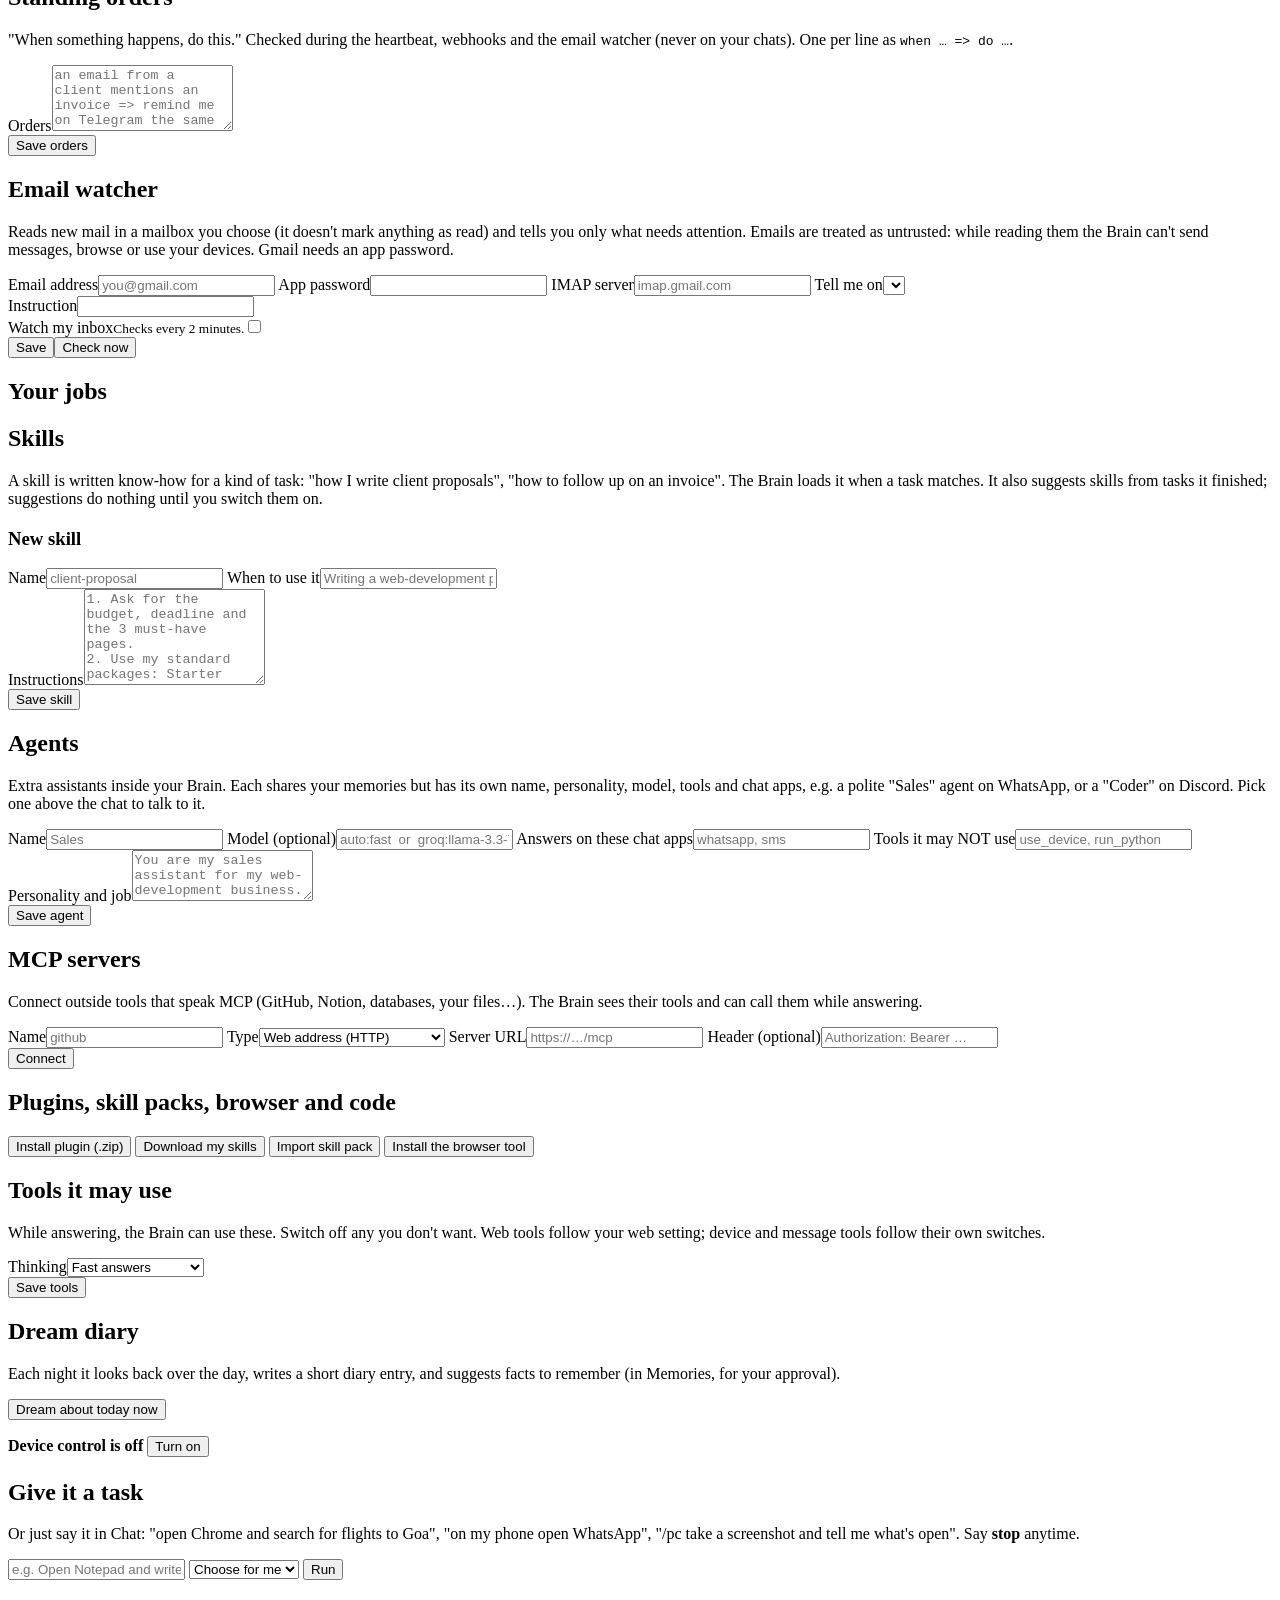
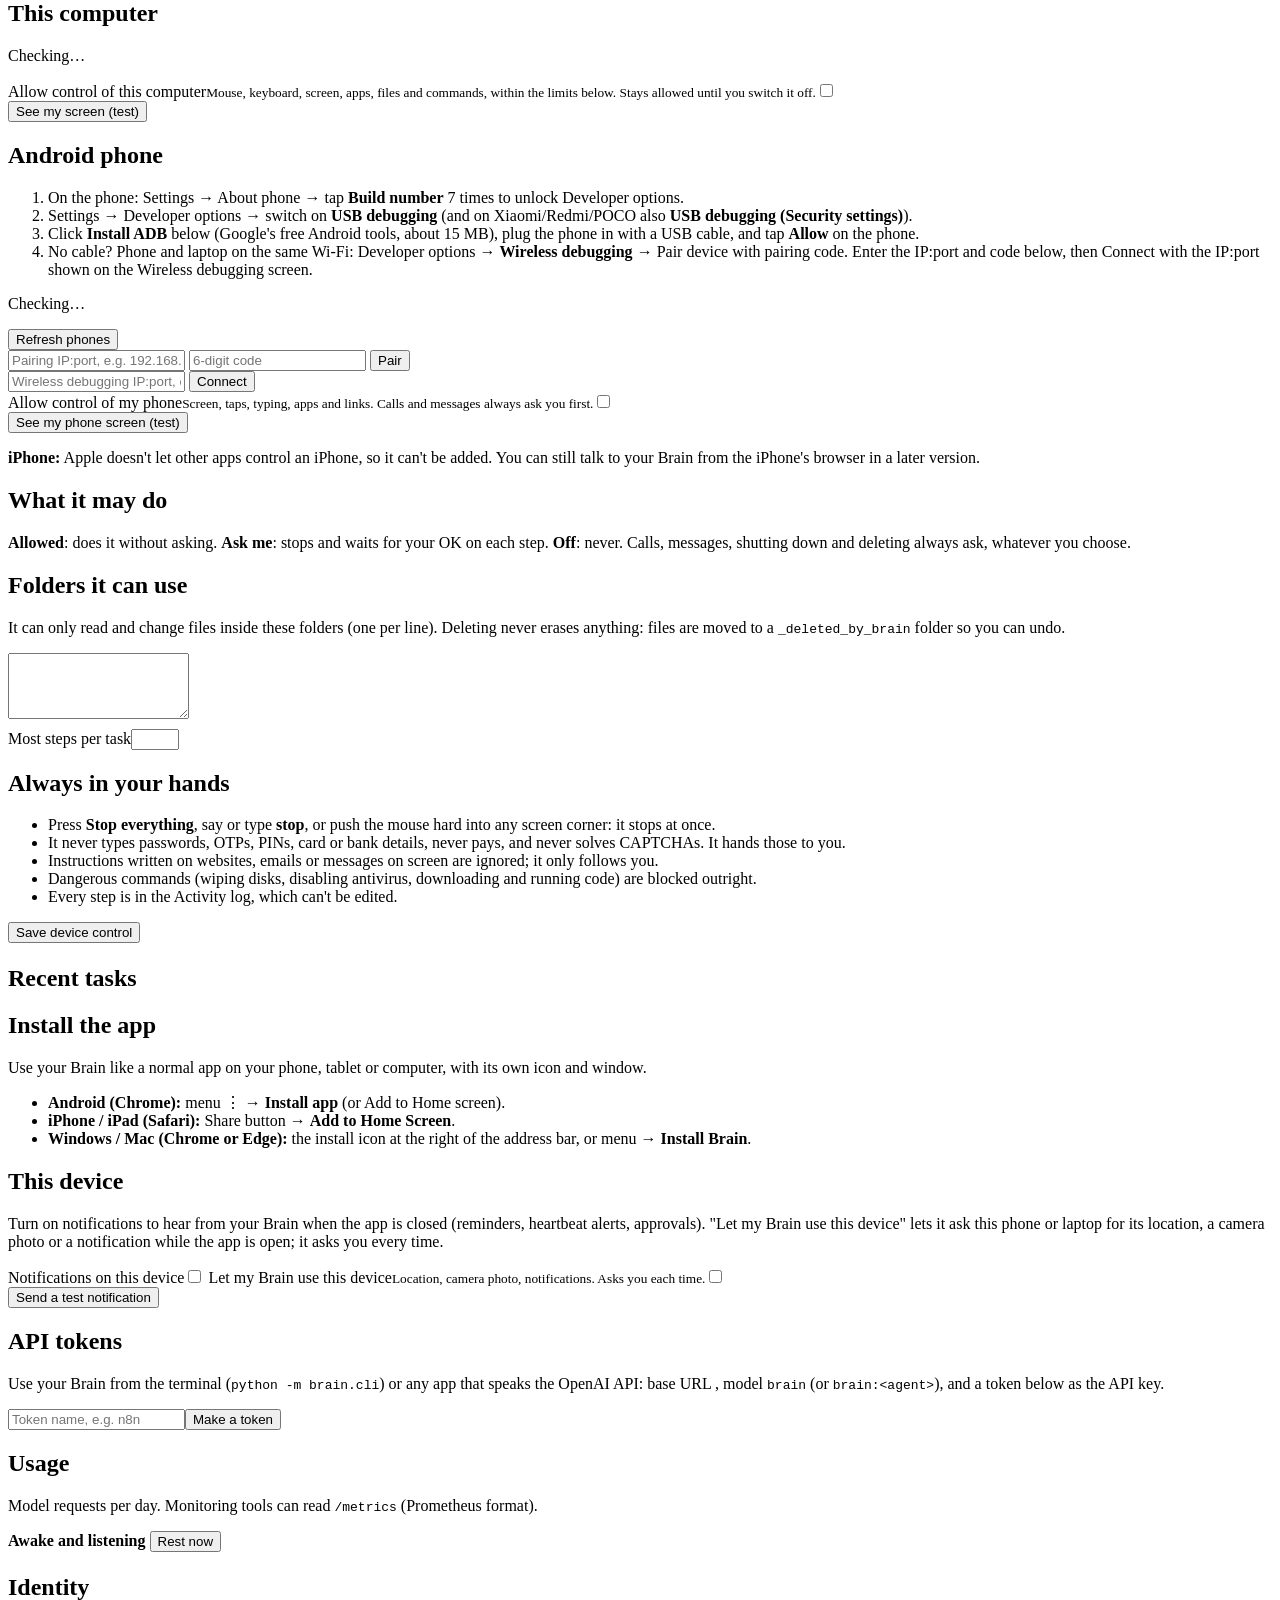
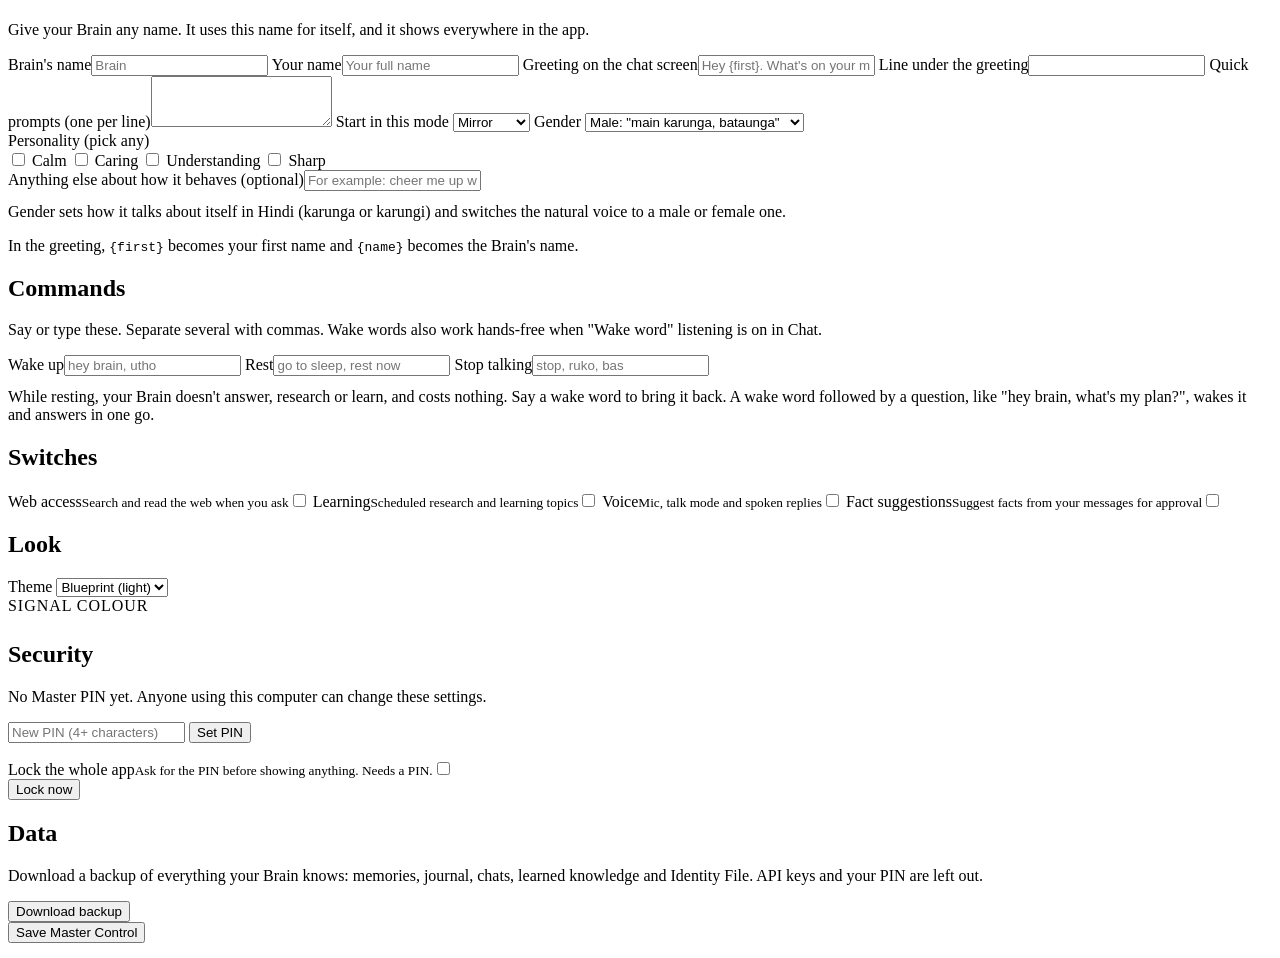
==== commit 0982edec: "feat: faster and smarter answers on free models - routing.py: sorts each message (trivial/normal/har" ====
--- a/web/index.html
+++ b/web/index.html
@@ -122,6 +122,7 @@
       <button type="button" id="attach" class="ghost" title="Attach a photo, PDF, document or voice recording" aria-label="Attach"><svg viewBox="0 0 24 24" fill="none" stroke="currentColor" stroke-width="1.8" stroke-linecap="round" stroke-linejoin="round" aria-hidden="true"><path d="m21 11-8.5 8.5a5 5 0 0 1-7-7L14 4a3.5 3.5 0 0 1 5 5l-8.5 8.5a2 2 0 0 1-3-3L15 7"/></svg></button>
       <input type="file" id="attach-file" multiple hidden accept="image/*,.pdf,.docx,.txt,.md,.csv,.json,.html,audio/*">
       <button type="button" id="web-toggle" class="ghost" title="Search the web for this message"><svg viewBox="0 0 24 24" fill="none" stroke="currentColor" stroke-width="1.8" stroke-linecap="round" aria-hidden="true"><circle cx="12" cy="12" r="9"/><path d="M3 12h18M12 3c2.5 3 2.5 15 0 18M12 3c-2.5 3-2.5 15 0 18"/></svg><span class="label">Web</span></button>
+      <button type="button" id="deep-toggle" class="ghost" aria-pressed="false" title="Deep: several strong models answer and the best parts are merged (slower, smarter)"><svg viewBox="0 0 24 24" fill="none" stroke="currentColor" stroke-width="1.8" stroke-linecap="round" stroke-linejoin="round" aria-hidden="true"><path d="M12 3l2.6 5.3 5.9.9-4.3 4.1 1 5.8L12 16.4 6.8 19.1l1-5.8L3.5 9.2l5.9-.9z"/></svg><span class="label">Deep</span></button>
       <button type="button" class="ghost" id="chat-stop" hidden title="Stop this answer">Stop</button>
       <button type="submit" class="primary" id="send" aria-label="Send"><span class="label">Send</span><svg viewBox="0 0 24 24" fill="none" stroke="currentColor" stroke-width="2" stroke-linecap="round" stroke-linejoin="round" aria-hidden="true"><path d="M5 12h14M13 6l6 6-6 6"/></svg></button>
     </form>
